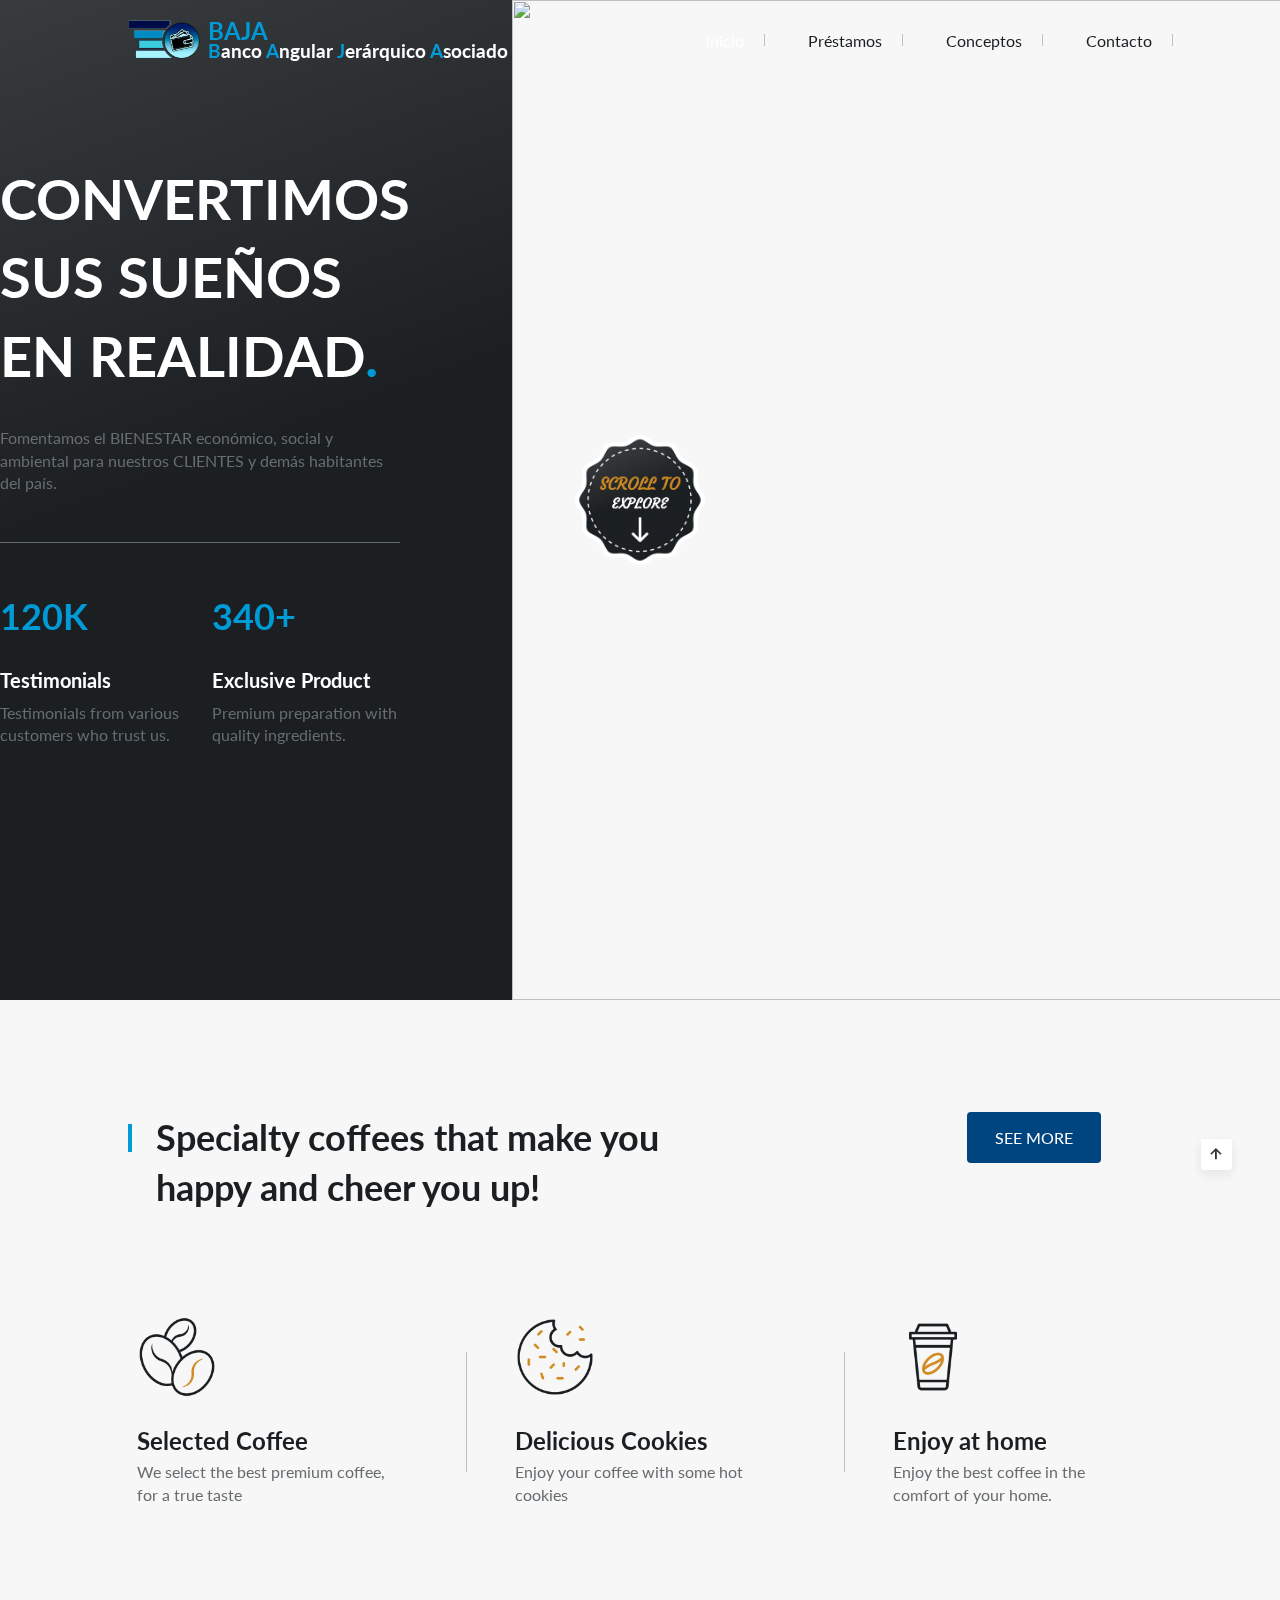
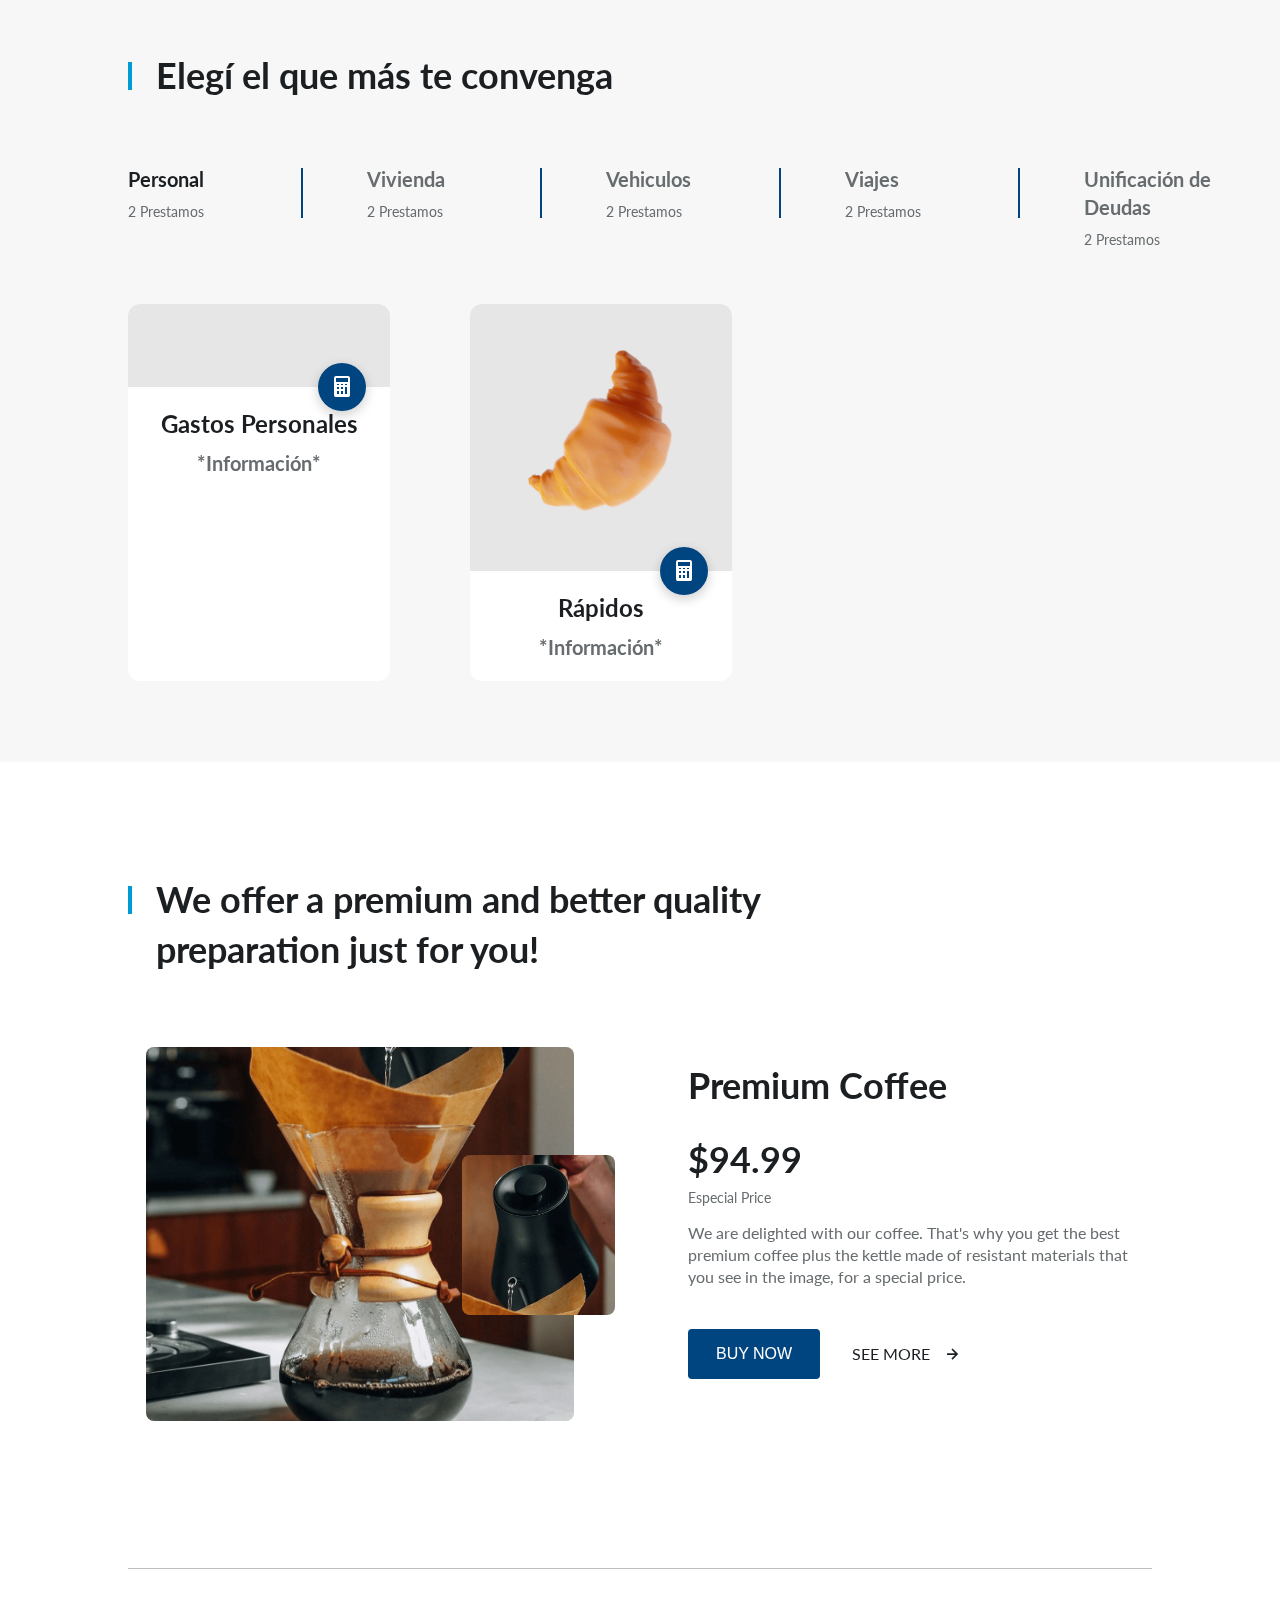
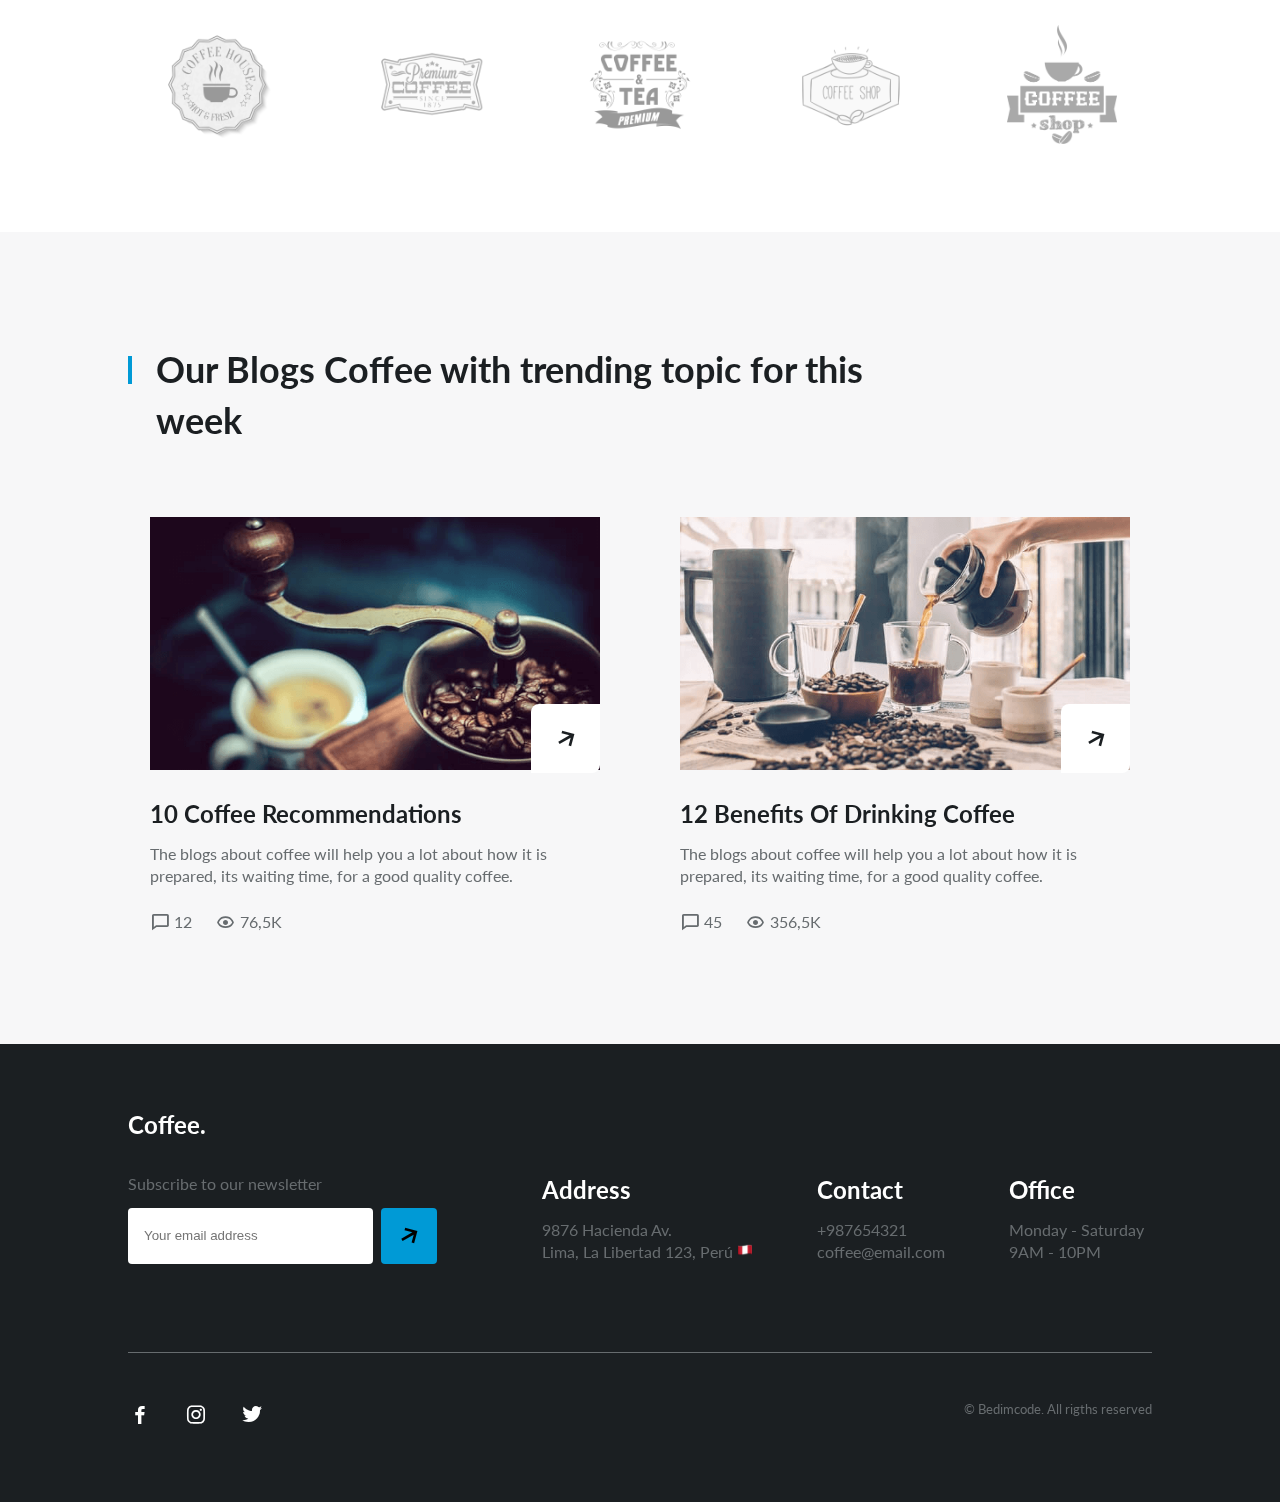
==== index.html @ 76fe1562 "Actualizacion del Martes" ====
<!DOCTYPE html>
<html lang="en">

<head>
    <meta charset="UTF-8">
    <meta name="viewport" content="width=device-width, initial-scale=1.0">

    <!--=============== FAVICON ===============-->
    <link rel="shortcut icon" href="assets/img/favicon.png" type="image/x-icon">

    <!--=============== BOXICONS ===============-->
    <link href='https://unpkg.com/boxicons@2.1.1/css/boxicons.min.css' rel='stylesheet'>


    <!--=============== CSS ===============-->
    <link rel="stylesheet" href="assets/css/styles.css">

    <title>BAJA - Banco Angular Jerárquico Asociado</title>
</head>

<body>
    <!--==================== LOADER ====================-->
    <!-- <div class="load" id="load">
        <img src="assets/img/loadcoffee.gif" alt="" class="load__gif">
        <h1 style="position: absolute; margin-bottom: 12%;">Bienvenid@</h1>
    </div> -->

    <!--==================== HEADER ====================-->
    <header class="header" id="header">
        <nav class="nav container">
            <a href="#" class="nav__log" style="margin-bottom: 40px;">
                <img src="assets/img/logo.png" alt="" class="nav__logo-img" style="position: fixed;">
                <!-- <h4><span style="color: hsl(197, 100%, 42%); position: fixed; margin-left: 5rem; margin-top: 0.6rem;">BAJA</span></h4>                
                <h4 style="color: #fff; mix-blend-mode: difference; margin-left: 7.7rem; margin-top: 0.6rem;" class="">
                    - Banco Angular Jerárquico Asociado
                </h4> -->
                <h2>
                    <span style="color: hsl(197, 100%, 42%); position: fixed; margin-left: 5rem; margin-top: -0.4rem;">BAJA</span>
                </h2>
                
                <h3 style="color: #fff;  mix-blend-mode: difference; position: fixed; margin-left: 5rem; margin-top: 1.1rem;">
                    <span style="color: hsl(197, 100%, 42%);">B</span>anco
                    <span style="color: hsl(197, 100%, 42%);">A</span>ngular
                    <span style="color: hsl(197, 100%, 42%);">J</span>erárquico
                    <span style="color: hsl(197, 100%, 42%);">A</span>sociado
                </h3>
            </a>

            <div class="nav__menu" id="nav-menu">
                <ul class="nav__list">
                    <li class="nav__item">
                        <a href="#home" class="nav__link active-link">Inicio</a>
                    </li>
                    <li class="nav__item">
                        <a href="#products" class="nav__link">Préstamos</a>
                    </li>
                    <li class="nav__item">
                        <a href="#premium" class="nav__link">Conceptos</a>
                    </li>
                    <li class="nav__item">
                        <a href="#blog" class="nav__link">Contacto</a>
                    </li>
                </ul>

                <div class="nav__close" id="nav-close">
                    <i class='bx bx-x'></i>
                </div>
            </div>

            <!-- Toggle button -->
            <div class="nav__toggle" id="nav-toggle">
                <i class='bx bx-grid-alt'></i>
            </div>
        </nav>
    </header>

    <!--==================== MAIN ====================-->
    <main>
        <!--==================== HOME ====================-->
        <section class="home grid" id="home">
            <div class="home__container">
                <div class="home__content container">
                    <h1 class="home__title">
                        CONVERTIMOS SUS SUEÑOS EN REALIDAD<span>.</span>
                    </h1>
                    <p class="home__description">
                        Fomentamos el BIENESTAR económico, social y ambiental para nuestros CLIENTES y demás habitantes
                        del país.
                    </p>

                    <div class="home__data">
                        <div class="home__data-group">
                            <h2 class="home__data-number">120K</h2>
                            <h3 class="home__data-title">Testimonials</h3>
                            <p class="home__data-description">
                                Testimonials from various customers who trust us.
                            </p>
                        </div>

                        <div class="home__data-group">
                            <h2 class="home__data-number">340+</h2>
                            <h3 class="home__data-title">Exclusive Product</h3>
                            <p class="home__data-description">
                                Premium preparation with quality ingredients.
                            </p>
                        </div>
                    </div>

                    <a href="#specialty">
                        <img src="assets/img/scroll.png" alt="" class="home__scroll">
                    </a>
                </div>
            </div>

            <img src="assets/img/home.gif" alt="" class="home__img">
        </section>

        <!--==================== ESPECIALTY ====================-->
        <div class="specialty section container" id="specialty">
            <div class="specialty__container">
                <div class="specialty__box">
                    <h2 class="section__title">
                        Specialty coffees that make you happy and cheer you up!
                    </h2>

                    <div>
                        <a href="#" class="button specialty__button">See more</a>
                    </div>
                </div>

                <div class="specialty__category">
                    <div class="specialty__group specialty__line">
                        <img src="assets/img/specialty1.png" alt="" class="specialty__img">

                        <h3 class="specialty__title">Selected Coffee</h3>
                        <p class="specialty__description">
                            We select the best premium coffee, for a true taste
                        </p>
                    </div>
                    <div class="specialty__group specialty__line">
                        <img src="assets/img/specialty2.png" alt="" class="specialty__img">

                        <h3 class="specialty__title">Delicious Cookies</h3>
                        <p class="specialty__description">
                            Enjoy your coffee with some hot cookies
                        </p>
                    </div>
                    <div class="specialty__group">
                        <img src="assets/img/specialty3.png" alt="" class="specialty__img">

                        <h3 class="specialty__title">Enjoy at home</h3>
                        <p class="specialty__description">
                            Enjoy the best coffee in the comfort of your home.
                        </p>
                    </div>
                </div>
            </div>
        </div>

        <!--==================== PRODUCTS ====================-->
        <section class="products section" id="products">
            <div class="products__container container">
                <h2 class="section__title">
                    Elegí el que más te convenga
                </h2>

                <ul class="products__filters">
                    <li class="products__item products__line active-product" data-filter=".Personal">
                        <h3 class="products__title">Personal</h3>
                        <span class="products__stock">2 Prestamos</span>
                    </li>

                    <li class="products__item products__line" data-filter=".Vivienda">
                        <h3 class="products__title">Vivienda</h3>
                        <span class="products__stock">2 Prestamos</span>
                    </li>

                    <li class="products__item products__line" data-filter=".Vehiculos">
                        <h3 class="products__title">Vehiculos</h3>
                        <span class="products__stock">2 Prestamos</span>
                    </li>

                    <li class="products__item products__line" data-filter=".Viajes">
                        <h3 class="products__title">Viajes</h3>
                        <span class="products__stock">2 Prestamos</span>
                    </li>

                    <li class="products__item" data-filter=".UniDeudas">
                        <h3 class="products__title">Unificación de Deudas</h3>
                        <span class="products__stock">2 Prestamos</span>
                    </li>
                </ul>

                <div class="products__content grid">
                    <!--========== Personal ==========-->
                    <article class="products__card Personal">
                        <div class="products__shape">
                            <img src="https://dalinoinvestments.com/wp-content/uploads/2022/01/miami1.jpg" alt=""
                                class="products__img">
                        </div>

                        <div class="products__data">
                            <h2 class="products__price">Gastos Personales</h2>
                            <h3 class="products__name">*Información*</h3>

                            <button class="button products__button">
                                <i class='bx bxs-calculator'></i>
                            </button>
                        </div>
                    </article>

                    <article class="products__card Personal">
                        <div class="products__shape">
                            <img src="assets/img/delicacies2.png" alt="" class="products__img">
                        </div>

                        <div class="products__data">
                            <h2 class="products__price">Rápidos</h2>
                            <h3 class="products__name">*Información*</h3>

                            <button class="button products__button">
                                <i class='bx bxs-calculator'></i>
                            </button>
                        </div>
                    </article>

                    <!--========== Vivienda ==========-->
                    <article class="products__card Vivienda">
                        <div class="products__shape">
                            <img src="assets/img/delicacies1.png" alt="" class="products__img">
                        </div>

                        <div class="products__data">
                            <h2 class="products__price">Construcción Vivienda</h2>
                            <h3 class="products__name">*Información*</h3>

                            <button class="button products__button">
                                <i class='bx bxs-calculator'></i>
                            </button>
                        </div>
                    </article>

                    <article class="products__card Vivienda">
                        <div class="products__shape">
                            <img src="assets/img/delicacies2.png" alt="" class="products__img">
                        </div>

                        <div class="products__data">
                            <h2 class="products__price">Vivienda Interés Social</h2>
                            <h3 class="products__name">*Información*</h3>

                            <button class="button products__button">
                                <i class='bx bxs-calculator'></i>
                            </button>
                        </div>
                    </article>

                    <!--========== Vehiculos ==========-->
                    <article class="products__card Vehiculos">
                        <div class="products__shape">
                            <img src="assets/img/coffee1.png" alt="" class="products__img">
                        </div>

                        <div class="products__data">
                            <h2 class="products__price">Vehículo Nuevo</h2>
                            <h3 class="products__name">*Información*</h3>

                            <button class="button products__button">
                                <i class='bx bxs-calculator'></i>
                            </button>
                        </div>
                    </article>

                    <article class="products__card Vehiculos">
                        <div class="products__shape">
                            <img src="assets/img/coffee2.png" alt="" class="products__img">
                        </div>

                        <div class="products__data">
                            <h2 class="products__price">Vehículo Usado</h2>
                            <h3 class="products__name">*Información*</h3>

                            <button class="button products__button">
                                <i class='bx bxs-calculator'></i>
                            </button>
                        </div>
                    </article>

                    <!--========== Viajes ==========-->
                    <article class="products__card Viajes">
                        <div class="products__shape">
                            <img src="assets/img/cake1.png" alt="" class="products__img">
                        </div>

                        <div class="products__data">
                            <h2 class="products__price">Viajes Internacionales</h2>
                            <h3 class="products__name">*Información*</h3>

                            <button class="button products__button">
                                <i class='bx bxs-calculator'></i>
                            </button>
                        </div>
                    </article>

                    <article class="products__card Viajes">
                        <div class="products__shape">
                            <img src="assets/img/cake2.png" alt="" class="products__img">
                        </div>

                        <div class="products__data">
                            <h2 class="products__price">Viajes Nacionales</h2>
                            <h3 class="products__name">*Información</h3>

                            <button class="button products__button">
                                <i class='bx bxs-calculator'></i>
                            </button>
                        </div>
                    </article>

                    <!--========== UniDeudas ==========-->
                    <article class="products__card UniDeudas">
                        <div class="products__shape">
                            <img src="assets/img/cake1.png" alt="" class="products__img">
                        </div>

                        <div class="products__data">
                            <h2 class="products__price">Pagos De Tarjetas De Crédito</h2>
                            <h3 class="products__name">*Información*</h3>

                            <button class="button products__button">
                                <i class='bx bxs-calculator'></i>
                            </button>
                        </div>
                    </article>

                    <article class="products__card UniDeudas">
                        <div class="products__shape">
                            <img src="assets/img/cake2.png" alt="" class="products__img">
                        </div>

                        <div class="products__data">
                            <h2 class="products__price">Préstamos De Otras Instituciones</h2>
                            <h3 class="products__name">*Información*</h3>

                            <button class="button products__button">
                                <i class='bx bxs-calculator'></i>
                            </button>
                        </div>
                    </article>


                </div>
            </div>
        </section>

        <!--==================== QUALITY ====================-->
        <section class="quality section" id="premium">
            <div class="quality__container container">
                <h2 class="section__title">
                    We offer a premium and better quality preparation just for you!
                </h2>

                <div class="quality__content grid">
                    <div class="quality__images">
                        <img src="assets/img/quality1.png" alt="" class="quality__img-big">
                        <img src="assets/img/quality2.png" alt="" class="quality__img-small">
                    </div>

                    <div class="quality__data">
                        <h1 class="quality__title">Premium Coffee</h1>
                        <h2 class="quality__price">$94.99</h2>
                        <span class="quality__special">Especial Price</span>
                        <p class="quality__description">
                            We are delighted with our coffee. That's why you get the best
                            premium coffee plus the kettle made of resistant materials that
                            you see in the image, for a special price.
                        </p>

                        <div class="quality__buttons">
                            <button class="button">
                                Buy Now
                            </button>

                            <a href="#" class="quality__button">
                                See more
                                <i class='bx bx-right-arrow-alt'></i>
                            </a>
                        </div>
                    </div>
                </div>
            </div>
        </section>

        <!--==================== LOGOS ====================-->
        <section class="logo section">
            <div class="logo__container container grid">
                <img src="assets/img/logocoffee1.png" alt="" class="logo__img">
                <img src="assets/img/logocoffee2.png" alt="" class="logo__img">
                <img src="assets/img/logocoffee3.png" alt="" class="logo__img">
                <img src="assets/img/logocoffee4.png" alt="" class="logo__img">
                <img src="assets/img/logocoffee5.png" alt="" class="logo__img">
            </div>
        </section>

        <!--==================== BLOG ====================-->
        <section class="blog section" id="blog">
            <div class="blog__container container">
                <h2 class="section__title">
                    Our Blogs Coffee with trending topic for this week
                </h2>

                <div class="blog__content grid">
                    <article class="blog__card">
                        <div class="blog__image">
                            <img src="assets/img/blog1.png" alt="" class="blog__img">
                            <a href="#" class="blog__button">
                                <i class='bx bx-right-arrow-alt'></i>
                            </a>
                        </div>
                        <div class="blog__data">
                            <h2 class="blog__title">
                                10 Coffee Recommendations
                            </h2>
                            <p class="blog__description">
                                The blogs about coffee will help you a lot about
                                how it is prepared, its waiting time, for a good
                                quality coffee.
                            </p>

                            <div class="blog__footer">
                                <div class="blog__reaction">
                                    <i class='bx bx-comment'></i>
                                    <span>12</span>
                                </div>
                                <div class="blog__reaction">
                                    <i class='bx bx-show'></i>
                                    <span>76,5K</span>
                                </div>
                            </div>
                        </div>
                    </article>

                    <article class="blog__card">
                        <div class="blog__image">
                            <img src="assets/img/blog2.png" alt="" class="blog__img">
                            <a href="#" class="blog__button">
                                <i class='bx bx-right-arrow-alt'></i>
                            </a>
                        </div>
                        <div class="blog__data">
                            <h2 class="blog__title">
                                12 Benefits Of Drinking Coffee
                            </h2>
                            <p class="blog__description">
                                The blogs about coffee will help you a lot about
                                how it is prepared, its waiting time, for a good
                                quality coffee.
                            </p>

                            <div class="blog__footer">
                                <div class="blog__reaction">
                                    <i class='bx bx-comment'></i>
                                    <span>45</span>
                                </div>
                                <div class="blog__reaction">
                                    <i class='bx bx-show'></i>
                                    <span>356,5K</span>
                                </div>
                            </div>
                        </div>
                    </article>
                </div>
            </div>
        </section>
    </main>

    <!--==================== FOOTER ====================-->
    <footer class="footer">
        <div class="footer__container container">
            <h1 class="footer__title">Coffee.</h1>

            <div class="footer__content grid">
                <div class="footer__data">
                    <p class="footer__description">
                        Subscribe to our newsletter
                    </p>

                    <div class="footer__newsletter">
                        <input type="email" placeholder="Your email address" class="footer__input">
                        <button class="footer__button">
                            <i class='bx bx-right-arrow-alt'></i>
                        </button>
                    </div>
                </div>

                <div class="footer__data">
                    <h2 class="footer__subtitle">Address</h2>
                    <p class="footer__information">
                        9876 Hacienda Av. <br>
                        Lima, La Libertad 123, Perú
                        <img src="assets/img/footerflag.png" alt="" class="footer__flag">
                    </p>
                </div>

                <div class="footer__data">
                    <h2 class="footer__subtitle">Contact</h2>
                    <p class="footer__information">
                        +987654321 <br>
                        coffee@email.com
                    </p>
                </div>

                <div class="footer__data">
                    <h2 class="footer__subtitle">Office</h2>
                    <p class="footer__information">
                        Monday - Saturday <br>
                        9AM - 10PM
                    </p>
                </div>
            </div>

            <div class="footer__group">
                <ul class="footer__social">
                    <a href="https://www.facebook.com/" target="_blank" class="footer__social-link">
                        <i class='bx bxl-facebook'></i>
                    </a>
                    <a href="https://www.instagram.com/" target="_blank" class="footer__social-link">
                        <i class='bx bxl-instagram'></i>
                    </a>
                    <a href="https://twitter.com/" target="_blank" class="footer__social-link">
                        <i class='bx bxl-twitter'></i>
                    </a>
                </ul>

                <span class="footer__copy">
                    &#169; Bedimcode. All rigths reserved
                </span>
            </div>
        </div>
    </footer>


    <!--========== SCROLL UP ==========-->
    <a href="#" class="scrollup" id="scroll-up">
        <i class='bx bx-up-arrow-alt'></i>
    </a>

    <!--=============== MIXITUP FILTER ===============-->
    <script src="assets/js/mixitup.min.js"></script>

    <!--=============== MAIN JS ===============-->
    <script src="assets/js/main.js"></script>
</body>

</html>
---- assets/css/styles.css ----
/*=============== GOOGLE FONTS ===============*/
@import url("https://fonts.googleapis.com/css2?family=Lato:wght@400;700&display=swap");

/*=============== VARIABLES CSS ===============*/
:root {
  --header-height: 3.5rem;
  
  /*========== Colors ==========*/
  --first-color: hsl(197, 100%, 42%);
  --first-color-alt:hsl(197, 100%, 38%);
  --black-color: hsl(208, 100%, 25%);
  --black-color-footer: hsl(206, 12%, 12%);
  --card-color: hsl(0, 0%, 90%);
  --title-color: hsl(206, 12%, 12%);
  --text-color: hsl(206, 4%, 42%);
  --text-color-light: hsl(206, 4%, 75%);
  --body-color: hsl(206, 4%, 97%);
  --container-color: #fff;

  /*========== Font and typography ==========*/
  --body-font: 'Lato', sans-serif;
  --biggest-font-size: 2.25rem;
  --h1-font-size: 1.5rem;
  --h2-font-size: 1.25rem;
  --h3-font-size: 1rem;
  --normal-font-size: .938rem;
  --small-font-size: .813rem;
  --smaller-font-size: .75rem;

  /*========== Font weight ==========*/
  --font-bold: 700;

  /*========== z index ==========*/
  --z-tooltip: 10;
  --z-fixed: 100;
}

@media screen and (min-width: 968px) {
  :root {
    --biggest-font-size: 3.5rem;
    --h1-font-size: 2.25rem;
    --h2-font-size: 1.5rem;
    --h3-font-size: 1.25rem;
    --normal-font-size: 1rem;
    --small-font-size: .875rem;
    --smaller-font-size: .813rem;
  }
}

/*=============== BASE ===============*/
* {
  box-sizing: border-box;
  padding: 0;
  margin: 0;
}

html {
  scroll-behavior: smooth;
}

body {
  font-family: var(--body-font);
  font-size: var(--normal-font-size);
  background-color: var(--body-color);
  color: var(--text-color);
}

h1, h2, h3 {
  color: var(--title-color);
  font-weight: var(--font-bold);
}

h1, h2, h3, p {
  line-height: 140%;
}

ul {
  list-style: none;
}

a {
  text-decoration: none;
}

img {
  max-width: 100%;
  height: auto;
}

button {
  border: none;
  outline: none;
  cursor: pointer;
}

/*=============== REUSABLE CSS CLASSES ===============*/
.container {
  max-width: 1024px;
  margin-left: 1.5rem;
  margin-right: 1.5rem;
}

.grid {
  display: grid;
  gap: 1.5rem;
}

.section {
  padding: 4.5rem 0 2rem;
}

.section__title {
  position: relative;
  font-size: var(--h1-font-size);
  padding-left: 1.25rem;
  margin-bottom: 2.5rem;
}

.section__title::before {
  content: '';
  position: absolute;
  top: 8px;
  left: 0;
  width: 3px;
  height: 20px;
  background-color: var(--first-color);
}

/*=============== HEADER & NAV ===============*/
.header{
  width: 100%;
  background: transparent;
  position: fixed;
  top: 0;
  left: 0;
  z-index: var(--z-fixed);
}

.nav{
  height: var(--header-height);
  display: flex;
  justify-content: space-between;
  align-items: center;
}

.nav__log,
.nav__logo,
.nav__toggle{
  color: #fff;
}

.nav__logo{
  display: flex;
  align-items: center;
  column-gap: .5rem;
  font-weight: var(--font-bold);
}

.nav__logo-img{
  width: 4.5rem;
}

.nav__toggle{
  display: inline-flex;
  font-size: 1.15rem;
  cursor: pointer;
}

@media screen and (max-width: 767px) {
  .nav__menu{
    position: fixed;
    background-color: var(--black-color);
    top: 0;
    right: -100%;
    width: 100%;
    height: 100%;
    transition: .3s;
  }
}

.nav__list{
  display: flex;
  flex-direction: column;
  text-align: center;
  row-gap: 3rem;
  padding-top: 9rem;
}

.nav__link{
  text-transform: uppercase;
  color: var(--black-color-footer);
  font-size: var(--h2-font-size);
  transition: .3s;
}

.nav__link:hover{
  color: var(--first-color-alt);
}

.nav__close{
  font-size: 2rem;
  color: #fff;
  position: absolute;
  top: 1rem;
  right: 1rem;
  cursor: pointer;
}

/* Show menu */
.show-menu{
  right: 0;
}

/* Change background header */
.scroll-header{
  background-color: var(--body-color);
  box-shadow: 0 1px 4px hsla(0, 4%, 15%, .1);
}

.scroll-header .nav__log,
.scroll-header .nav__logo,
.scroll-header .nav__toggle{
  color: var(--title-color);
}

/* Comentar */
/* .scroll-header .nav__logo-img{
  mix-blend-mode: difference;
} */

/* Active link */
.active-link{
  color: #fff;
}

/*=============== HOME ===============*/
.home{
  gap: 0;
}

.home__img{
  width: 960px;
  height: 1000px;
}

.home__container{
  padding: 7rem 0 2.5rem;
  background: linear-gradient(
    160deg,
    hsla(206, 5%, 24%, 1) -4%,
    hsla(206, 12%, 12%, 1) 46%
  );
}

.home__content{
  position: relative;
}

.home__title,
.home__data-title{
  color: #fff;
}

.home__title{
  font-size: var(--biggest-font-size);
  margin-bottom: 1.5rem;
}

.home__title span{
  color: var(--first-color);
}

.home__description{
  margin-bottom: 2rem;
}

.home__data{
  border-top: 1px solid var(--text-color);
  padding-top: 2rem;
  display: grid;
  grid-template-columns: repeat(2, 1fr);
  column-gap: 1.5rem;
}

.home__data-number{
  color: var(--first-color);
  font-size: var(--h1-font-size);
  margin-bottom: 1.5rem;
}

.home__data-title{
  font-size: var(--h3-font-size);
  margin-bottom: .5rem;
}

.home__scroll{
  position: absolute;
  width: 100px;
  bottom: -7rem;
  left: 0;
  right: 0;
  margin: 0 auto;
  animation: scroll 3s infinite;
}

/* Scroll image animate */
@keyframes scroll{
  0%{
    transform: translateY(0);
  }
  50%{
    transform: translateY(-.5rem);
  }
  100%{
    transform: translateY(0);
  }
}

/*=============== BUTTON ===============*/
.button{
  display: inline-block;
  background-color: var(--black-color);
  color: #fff;
  padding: 1rem 1.75rem;
  border-radius: .25rem;
  font-size: var(--normal-font-size);
  text-transform: uppercase;
}

/*=============== SPECIALTY ===============*/
.specialty__button{
  margin-left: 1.25rem;
}

.specialty__category{
  margin-top: 4rem;
  display: grid;
  grid-template-columns: 200px;
  justify-content: center;
  row-gap: 2.5rem;
}

.specialty__img{
  width: 60px;
  margin-bottom: 1rem;
  transition: .4s;
}

.specialty__group{
  text-align: center;
}

.specialty__title{
  font-size: var(--h2-font-size);
  margin-bottom: .25rem;
}

.specialty__group:hover .specialty__img{
  transform: translateY(-.25rem);
}

/*=============== PRODUCTS ===============*/
.products__filters{
  display: grid;
  grid-template-columns: repeat(2, 1fr);
  gap: 2.5rem 2rem;
  margin-bottom: 3.5rem;
}

.products__line{
  position: relative;
}

.products__line::before{
  content: '';
  position: absolute;
  width: 2px;
  height: 50px;
  background-color: var(--black-color);
  right: 0;
  top: 0;
  bottom: 0;
  margin: auto 0;
  margin-bottom: 30px;
}

.products__item{
  cursor: pointer;
}

.products__title{
  font-size: var(--h3-font-size);
  color: var(--text-color);
  margin-bottom: .5rem;
}

.products__stock{
  font-size: var(--small-font-size);
}

.products__content{
  grid-template-columns: 200px;
  justify-content: center;
  text-align: center;
}

.products__card{
  background-color: var(--container-color);
  border-radius: .5rem;
}

.products__img{
  width: 150px;
  transition: .4s;
}

.products__shape{
  background-color: var(--card-color);
  border-radius: .5rem .5rem 0 0;
  text-align: center;
  padding: .25rem 0;
}

.products__data{
  padding: 1.30rem 0 1.25rem 0;
  position: relative;
}

.products__price{
  font-size: var(--h2-font-size);
  padding: 0.1 0.1 0.1 0.1;
}

.products__name{
  padding: 0.5rem 0 0 0;
  font-size: var(--small-font-size);
  color: var(--text-color);
}

.products__button{
  border-radius: 50%;
  padding: .625rem;
  display: inline-flex;
  font-size: 1.25rem;
  position: absolute;
  right: 1rem;
  top: -1.25rem;
  box-shadow: 0 4px 12px hsla(206, 4%, 4%, .2);
}

.products__card:hover .products__img{
  transform: translateY(-.25rem);
}

/* Active link products */
.active-product .products__title{
  color: var(--title-color);
}

/*=============== QUALITY ===============*/
.quality{
  background-color: #fff;
}

.quality__content{
  row-gap: 2.5rem;
}

.quality__images{
  position: relative;
  justify-self: center;
}

.quality__img-big,
.quality__img-small{
  border-radius: .5rem;
}

.quality__img-big{
  width: 280px;
}

.quality__img-small{
  width: 100px;
  position: absolute;
  top: 0;
  bottom: 0;
  margin: auto 0;
  transform: translateX(-5rem);
}

.quality__title,
.quality__price{
  font-size: var(--h1-font-size);
}

.quality__title{
  margin-bottom: .75rem;
}

.quality__price{
  margin-bottom: .25rem;
}

.quality__special{
  display: block;
  font-size: var(--small-font-size);
  margin-bottom: .75rem;
}

.quality__description{
  margin-bottom: 2.5rem;
}

.quality__buttons{
  display: flex;
  align-items: center;
  column-gap: 2rem;
}

.quality__button{
  font-size: var(--normal-font-size);
  text-transform: uppercase;
  color: var(--title-color);
  display: inline-flex;
  align-items: center;
  column-gap: .75rem;
}

.quality__button i{
  font-size: 1.25rem;
  transition: .4s;
}

.quality__button:hover i{
  transform: translateX(.25rem);
}

/*=============== LOGOS ===============*/
.logo{
  background-color: #fff;
}

.logo__container{
  grid-template-columns: repeat(3, 1fr);
  align-items: center;
  justify-items: center;
  gap: 2.5rem 2rem;
  border-top: 1px solid var(--text-color-light);
  padding-top: 2.5rem;
}

.logo__img{
  width: 80px;
  mix-blend-mode: luminosity;
  opacity: .4;
  transition: .4s;
}

.logo__img:hover{
  opacity: .8;
}

/*=============== BLOG ===============*/
.blog__container{
  padding-bottom: 2rem;
}

.blog__content{
  row-gap: 3rem;
}

.blog__image{
  position: relative;
  margin-bottom: 1.5rem;
}

.blog__button{
  display: inline-flex;
  background-color: #fff;
  padding: 1.15rem;
  border-radius: .5rem 0 .5rem 0;
  font-size: 2rem;
  color: var(--title-color);
  position: absolute;
  right: 0;
  bottom: 0;
}

.blog__button i{
  transform: rotate(-30deg);
  transition: .4s;
}

.blog__button:hover i{
  transform: rotate(-30deg) translateX(.25rem);
}

.blog__title{
  font-size: var(--h2-font-size);
  margin-bottom: .75rem;
}

.blog__description{
  margin-bottom: 1.5rem;
}

.blog__footer,
.blog__reaction{
  display: flex;
  align-items: center;
}

.blog__footer{
  column-gap: 1.5rem;
}

.blog__reaction{
  column-gap: .25rem;
}

.blog__reaction i{
  font-size: 1.25rem;
}

.blog__reaction snap{
  font-size: var(--small-font-size);
}

/*=============== FOOTER ===============*/
.footer{
  background-color: var(--black-color-footer);
  padding: 4rem 0 2.5rem;
}

.footer__title{
  color: #fff;
  font-size: var(--h1-font-size);
  margin-bottom: 2rem;
}

.footer__description{
  margin-bottom: .75rem;
}

.footer__newsletter{
  display: flex;
  column-gap: .5rem;
}

.footer__input{
  border: none;
  outline: none;
  padding: 1.25rem 1rem;
  border-radius: .25rem;
  width: 70%;
  color: var(--text-color);
}

.footer__button{
  padding: .75rem;
  font-size: 2rem;
  border-radius: .25rem;
  display: inline-flex;
  background-color: var(--first-color);
}

.footer__button i{
  transform: rotate(-30deg);
  transition: .4s;
}

.footer__button:hover i{
  transform: rotate(-30deg) translate(.25rem);
}

.footer__content{
  row-gap: 2.5rem;
  padding-bottom: 2.5rem;
  border-bottom: 1px solid var(--text-color);
}

.footer__subtitle{
  color: #fff;
  font-size: var(--h2-font-size);
  margin-bottom: .75rem;
}

.footer__flag{
  width: 1rem;
}

.footer__group{
  display: flex;
  flex-direction: column;
  text-align: center;
  margin-top: 1.5rem;
}

.footer__social{
  display: flex;
  justify-content: center;
  column-gap: 1.5rem;
  font-size: 1.25rem;
  margin-bottom: 2rem;
}

.footer__social-link{
  color: #fff;
  transition: .4s;
}

.footer__social-link:hover{
  color: var(--first-color);
}

.footer__copy{
  font-size: var(--smaller-font-size);
}

/*=============== SCROLL BAR ===============*/
::-webkit-scrollbar{
  width: .6rem;
  background-color: hsl(206, 4%, 80%);
}

::-webkit-scrollbar-thumb{
  background-color: hsl(206, 4%, 64%);
}

::-webkit-scrollbar-thumb:hover{
  background-color: hsl(206, 4%, 48%);
}

/*=============== SCROLL UP ===============*/
.scrollup{
  position: fixed;
  right: 1rem;
  bottom: -30%;
  background-color: #fff;
  box-shadow: 0 4px 12px hsla(206, 4%, 20%, .1);
  display: inline-flex;
  padding: .35rem;
  border-radius: .15rem;
  font-size: 1.25rem;
  color: var(--title-color);
  z-index: var(--z-tooltip);
  opacity: .9;
  transition: .9s;
}

.scrollup:hover{
  transform: translateY(-.25rem);
  opacity: 1;
}

/* Show Scroll Up*/
.show-scroll{
  bottom: 3rem;
}

/*=============== BREAKPOINTS ===============*/
/* For small devices */
@media screen and (max-width: 320px) {
  .container{
    margin-left: 1rem;
    margin-right: 1rem;
  }

  .quality__img-small{
    transform: translateX(-6rem);
  }
  .quality__buttons{
    flex-direction: column;
    row-gap: 1rem;
  }
}

/* For medium devices */
@media screen and (min-width: 576px) {
  .specialty__category{
    grid-template-columns: repeat(2, 200px);
    column-gap: 3rem;
  }

  .products__content{
    grid-template-columns: repeat(2, 200px);
    padding-bottom: 3rem;
  }

  .blog__content{
    grid-template-columns: 450px;
    justify-content: center;
  }

  .footer__newsletter{
    width: 350px;
  }
}

@media screen and (min-width: 767px) {
  .section{
    padding: 7rem 0 2rem;
  }

  .nav{
    height: calc(var(--header-height) + 1.5rem);
  }
  .nav__toggle,
  .nav__close{
    display: none;
  }
  .nav__list{
    padding-top: 0;
    flex-direction: row;
    column-gap: 4rem;
  }
  .nav__link{
    position: relative;
    font-size: var(--normal-font-size);
    text-transform: initial;
  }
  .nav__link::after{
    content: '';
    position: absolute;
    width: 1px;
    height: 12px;
    background-color: var(--text-color-light);
    transform: translateX(1.25rem);
    top: 0;
    bottom: 0;
    margin: auto 0;
  }

  .scroll-header .nav__link{
    color: var(--text-color);
  }
  .scroll-header .active-link{
    color: var(--title-color);
  }
  .scroll-header .active-link::after{
    background-color: var(--title-color);
  }

  .home{
    grid-template-columns: repeat(2, 1fr);
    align-items: stretch;
    position: relative;
  }
  .home__content{
    position: initial;
  }
  .home__scroll{
    bottom: 0;
    top: 0;
    margin: auto;
  }

  .products__filters{
    grid-template-columns: repeat(5, 175px);
  }

  .quality__content,
  .footer__content{
    grid-template-columns: repeat(2, 1fr);
    align-items: center;
  }

}

/* For large devices */
@media screen and (min-width: 1040px) {
  .container{
    margin-left: auto;
    margin-right: auto;
  }

  .home__content{
    max-width: 400px;
    margin-right: 7rem;
    margin-left: auto;
  }

  .section__title{
    padding-right: 15rem;
    padding-left: 1.75rem;
  }
  .section__title::before{
    height: 28px;
    width: 4px;
    top: 12px;
  }

  .specialty__box{
    display: grid;
    grid-template-columns: 2fr .5fr;
  }
  .specialty__group{
    text-align: initial;
  }
  .specialty__category{
    grid-template-columns: repeat(3, 250px);
    column-gap: 8rem;
  }
  .specialty__line{
    position: relative;
  }
  .specialty__line::before{
    content: '';
    width: 1px;
    height: 120px;
    background-color: var(--text-color-light);
    position: absolute;
    right: -5rem;
    top: 0;
    bottom: 0;
    margin: auto 0;
  }
  .specialty__img{
    width: 80px;
    margin-bottom: 1.5rem;
  }

  .products__filters{
    margin: 4rem 0 3.5rem;
    column-gap: 4rem;
  }
  .products__content{
    grid-template-columns: repeat(3, 262px);
    justify-content: initial;
    column-gap: 5rem;
  }
  .products__card{
    border-radius: .75rem;
  }
  .products__img{
    width: 200px;
  }
  .products__shape{
    padding: 2rem 0;
    border-radius: .75rem .75rem 0 0;
  }
  .products__data{
  }
  .products__name{
    font-size: var(--h3-font-size);
  }
  .products__button{
    font-size: 1.5rem;
    padding: .75rem;
    right: 1.5rem;
    top: -1.5rem;
  }

  .quality__content{
    column-gap: 6rem;
  }
  .quality__images{
    margin-top: 2rem;
  }
  .quality__img-big{
    width: 428px;
  }
  .quality__img-small{
    width: 153px;
    transform: translateX(-7rem);
  }
  .quality__title{
    margin-bottom: 1.5rem;
  }
  .quality__special{
    margin-bottom: 1rem;
  }

  .logo__container{
    grid-template-columns: repeat(5, 1fr);
    padding: 3.5rem 0;
  }
  .logo__img{
    width: 110px;
  }

  .blog__container{
    padding-bottom: 5rem;
  }
  .blog__content{
    grid-template-columns: repeat(2, 450px);
    column-gap: 5rem;
    padding-top: 2rem;
  }

  .footer__content{
    grid-template-columns: repeat(4, max-content);
    column-gap: 4rem;
    padding-bottom: 5.5rem;
  }
  .footer__group{
    margin-top: 3rem;
    flex-direction: row;
    justify-content: space-between;
  }
  .footer__title{
    font-size: var(--h2-font-size);
  }
  .footer__social{
    column-gap: 2rem;
  }
  .footer__social-link{
    font-size: 1.5rem;
  }

  .scrollup{
    right: 3rem;
  }
}

@media screen and (min-width: 1200px) {
  .home__container{
    padding-top: 10rem;
  }
  .home__data{
    padding-top: 3rem;
  }
  .home__title{
    margin-bottom: 2rem;
  }
  .home__description{
    margin-bottom: 3rem;
  }
  .home__scroll{
    width: 130px;
  }
}

/* Alternative code, for larger screens */
@media screen and (min-width: 1700px) {
  home{
    max-width: 1400px;
    margin-left: auto;
    margin-right: auto;
  }
}

/*=============== LOAD ===============*/
.load{
  position: fixed;
  top: 0;
  left: 0;
  width: 100%;
  height: 100%;
  background-color: hsl(0, 0%, 99%);
  display: grid;
  place-items: center;
  z-index: 1000;
}

/* The size may vary depending 
on the image of the gif */
.load__gif{
  position: absolute;
  width: 300px;
}
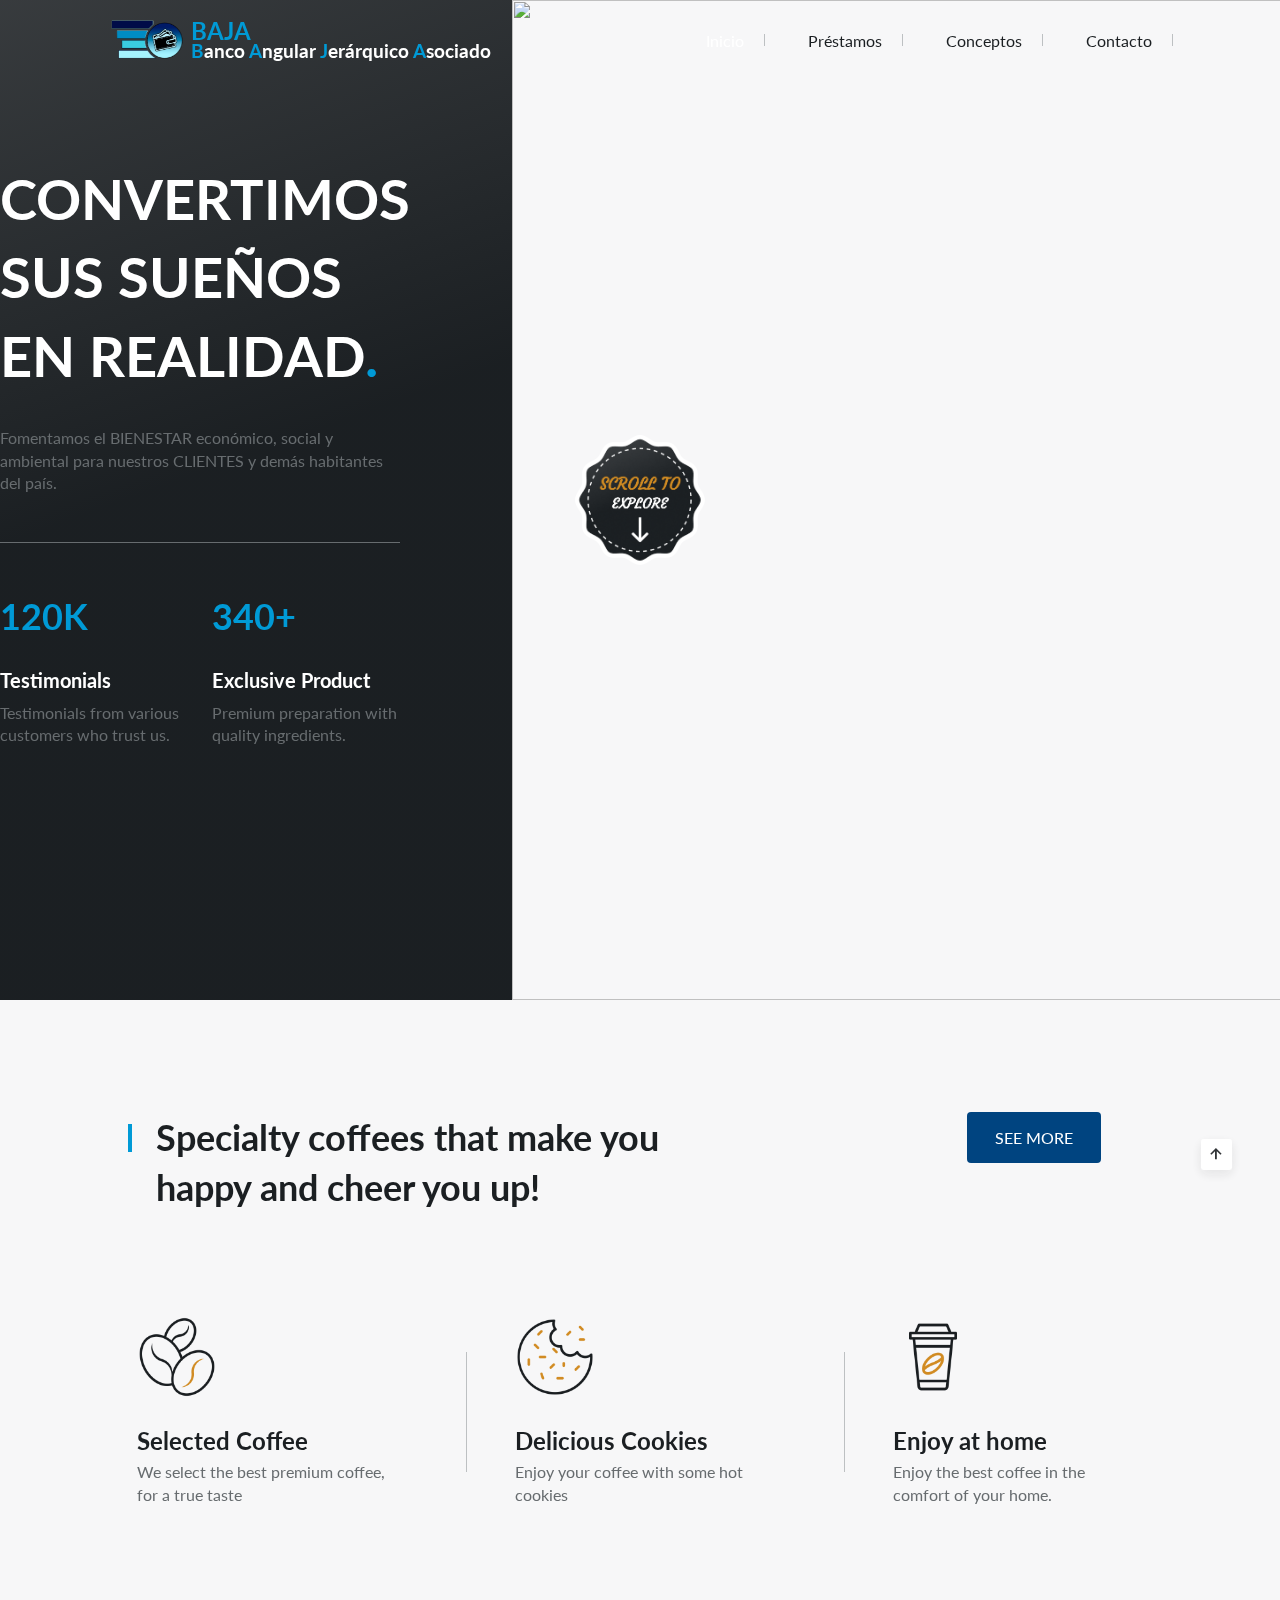
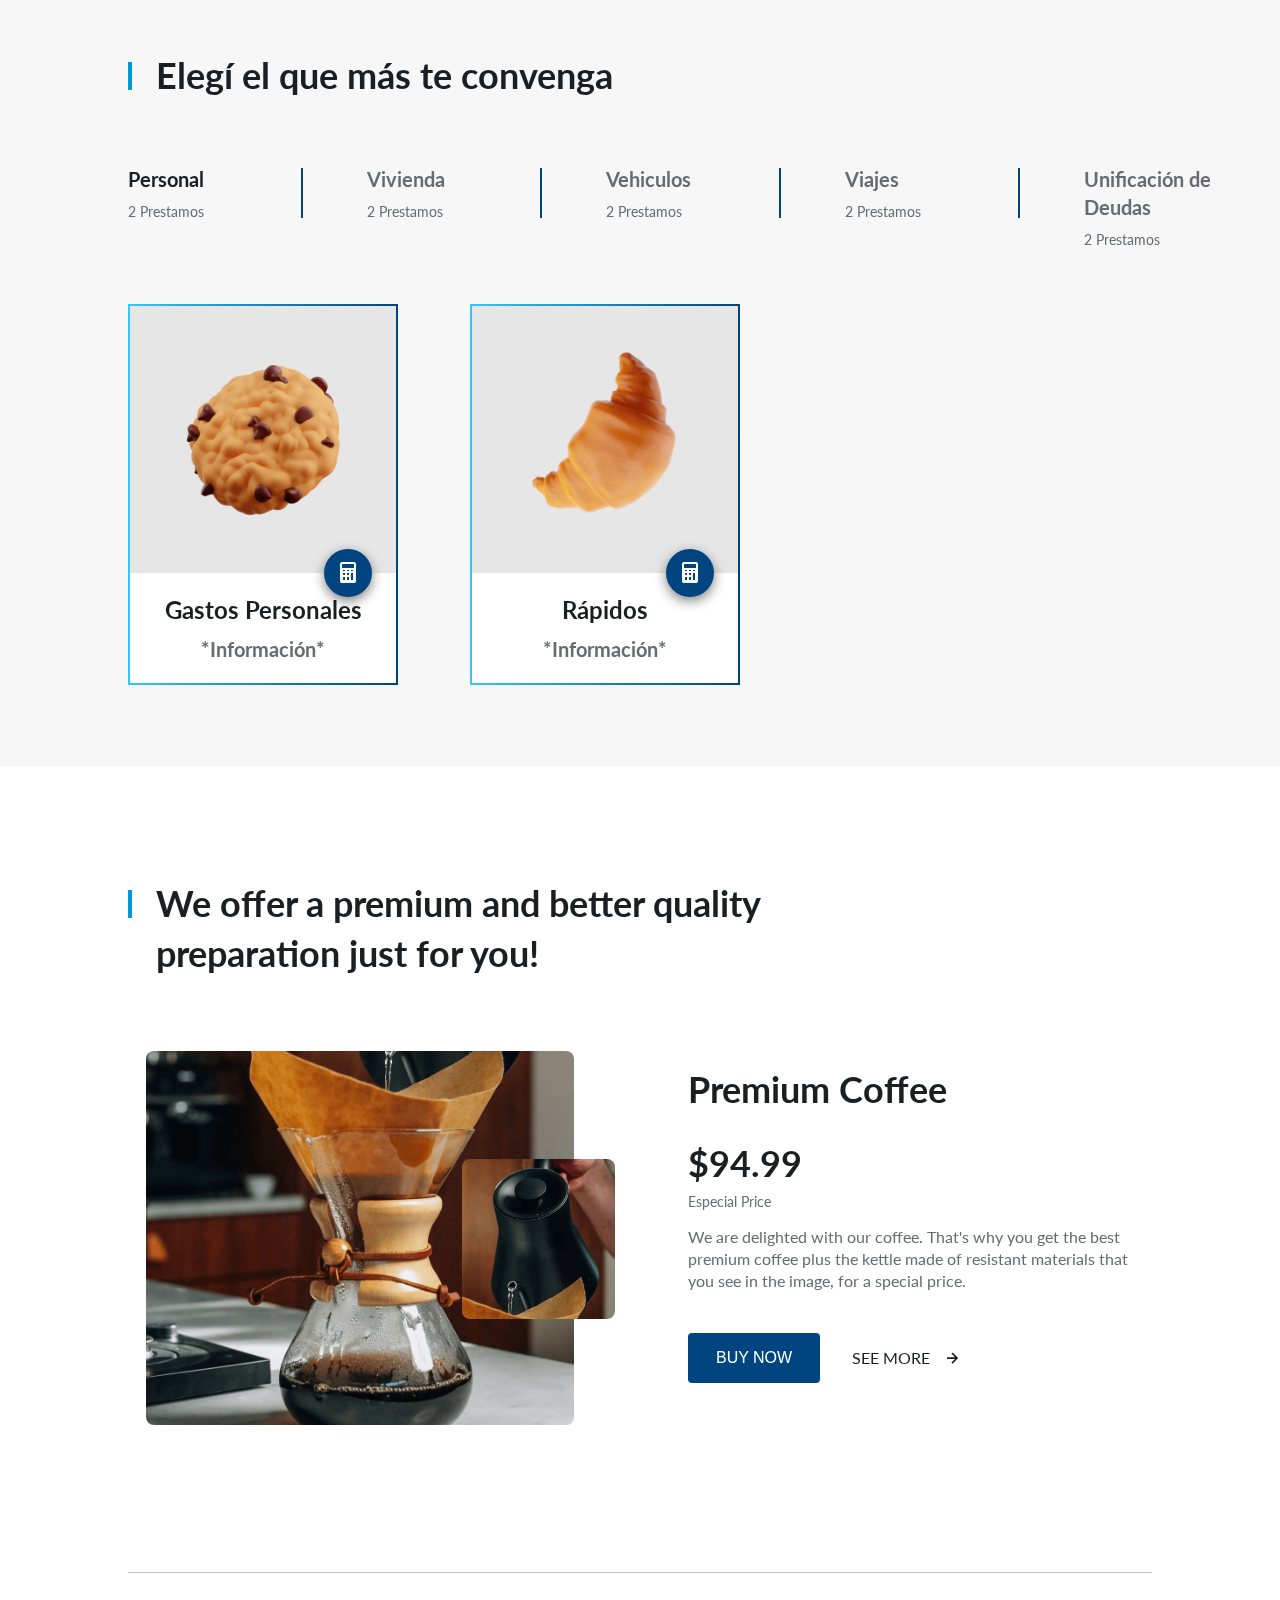
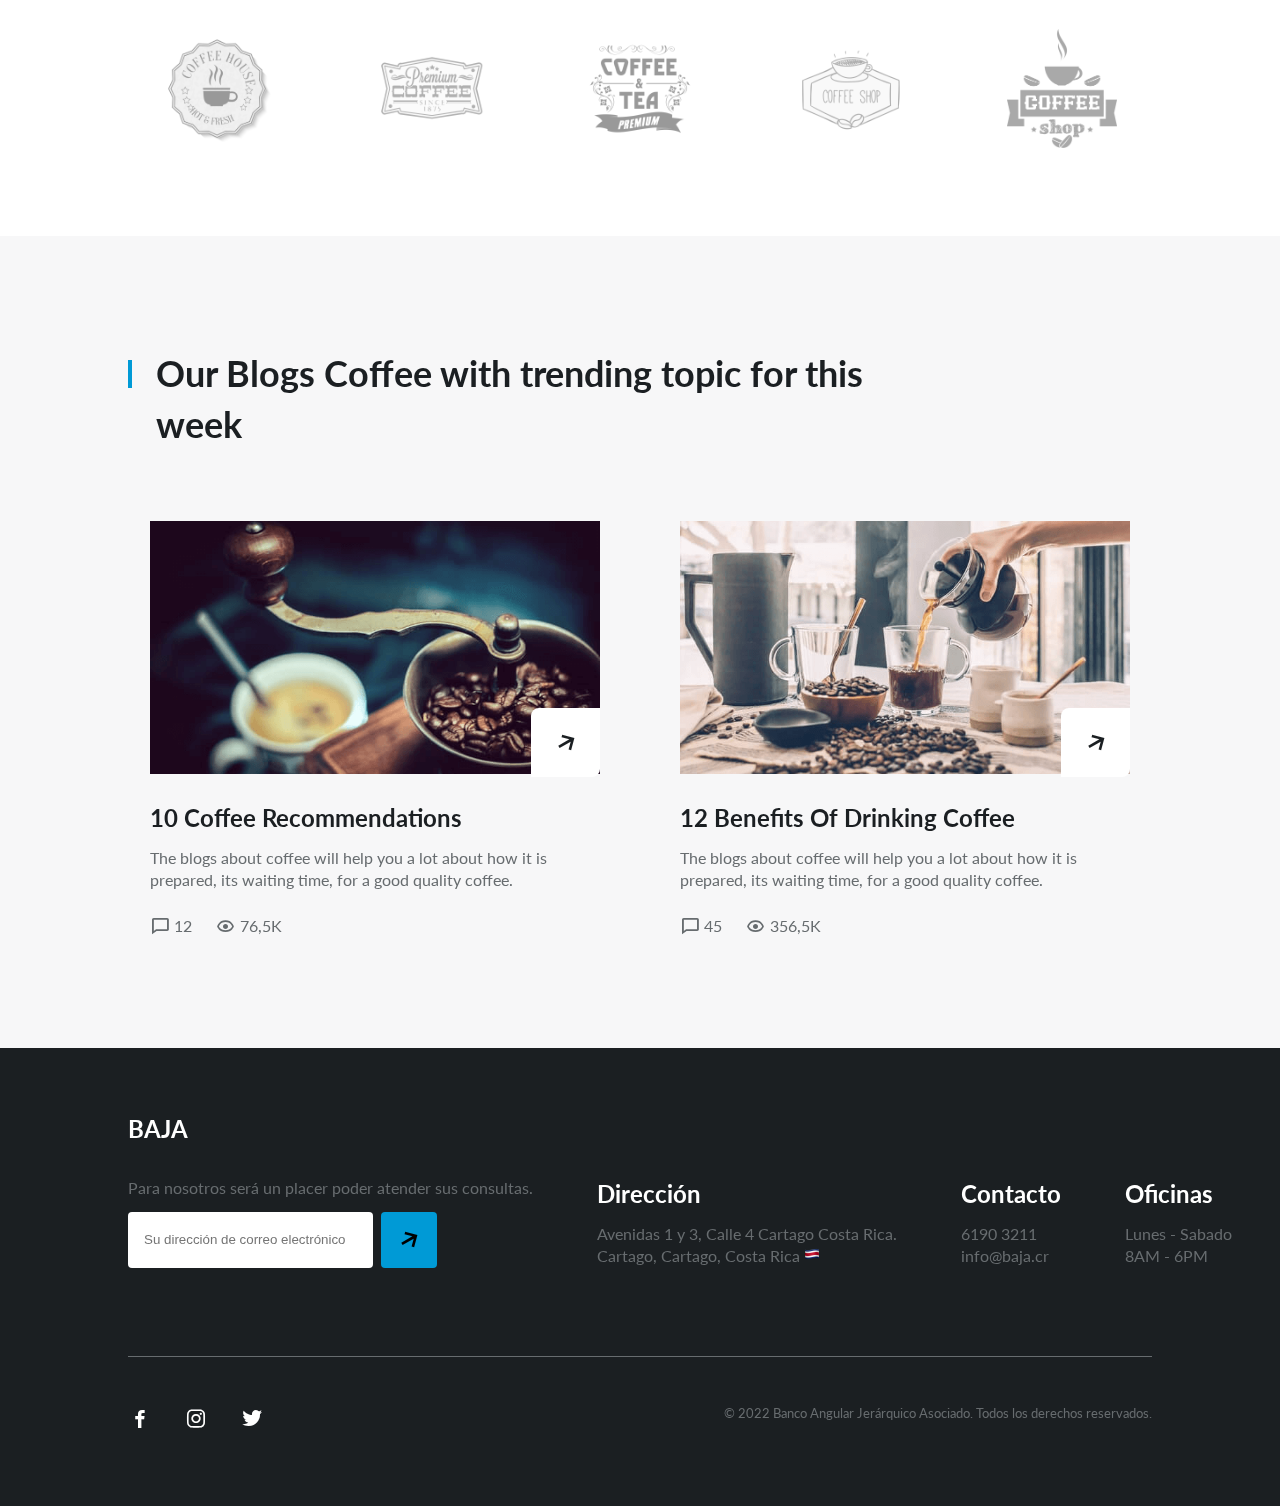
==== commit ab6937f9: "Pequeños Cambios ( Contáctenos / Sección de Prestamos )" ====
--- a/index.html
+++ b/index.html
@@ -28,7 +28,7 @@
     <!--==================== HEADER ====================-->
     <header class="header" id="header">
         <nav class="nav container">
-            <a href="#" class="nav__log" style="margin-bottom: 40px;">
+            <a href="#" class="nav__log" style="margin-bottom: 40px; margin-left: -17px;">
                 <img src="assets/img/logo.png" alt="" class="nav__logo-img" style="position: fixed;">
                 <!-- <h4><span style="color: hsl(197, 100%, 42%); position: fixed; margin-left: 5rem; margin-top: 0.6rem;">BAJA</span></h4>                
                 <h4 style="color: #fff; mix-blend-mode: difference; margin-left: 7.7rem; margin-top: 0.6rem;" class="">
@@ -38,7 +38,7 @@
                     <span style="color: hsl(197, 100%, 42%); position: fixed; margin-left: 5rem; margin-top: -0.4rem;">BAJA</span>
                 </h2>
                 
-                <h3 style="color: #fff;  mix-blend-mode: difference; position: fixed; margin-left: 5rem; margin-top: 1.1rem;">
+                <h3 style="color: #fff;  mix-blend-mode: difference; position: fixed; margin-left: 5rem; margin-top: 1.1rem;" class="little">
                     <span style="color: hsl(197, 100%, 42%);">B</span>anco
                     <span style="color: hsl(197, 100%, 42%);">A</span>ngular
                     <span style="color: hsl(197, 100%, 42%);">J</span>erárquico
@@ -58,7 +58,7 @@
                         <a href="#premium" class="nav__link">Conceptos</a>
                     </li>
                     <li class="nav__item">
-                        <a href="#blog" class="nav__link">Contacto</a>
+                        <a href="#footer" class="nav__link">Contacto</a>
                     </li>
                 </ul>
 
@@ -195,7 +195,7 @@
                     <!--========== Personal ==========-->
                     <article class="products__card Personal">
                         <div class="products__shape">
-                            <img src="https://dalinoinvestments.com/wp-content/uploads/2022/01/miami1.jpg" alt=""
+                            <img src="assets/img/delicacies1.png" alt=""
                                 class="products__img">
                         </div>
 
@@ -475,18 +475,18 @@
     </main>
 
     <!--==================== FOOTER ====================-->
-    <footer class="footer">
+    <footer class="footer" id="footer">
         <div class="footer__container container">
-            <h1 class="footer__title">Coffee.</h1>
+            <h1 class="footer__title">BAJA</h1>
 
             <div class="footer__content grid">
                 <div class="footer__data">
                     <p class="footer__description">
-                        Subscribe to our newsletter
+                        Para nosotros será un placer poder atender sus consultas.
                     </p>
 
                     <div class="footer__newsletter">
-                        <input type="email" placeholder="Your email address" class="footer__input">
+                        <input type="email" placeholder="Su dirección de correo electrónico" class="footer__input">
                         <button class="footer__button">
                             <i class='bx bx-right-arrow-alt'></i>
                         </button>
@@ -494,27 +494,27 @@
                 </div>
 
                 <div class="footer__data">
-                    <h2 class="footer__subtitle">Address</h2>
+                    <h2 class="footer__subtitle">Dirección</h2>
                     <p class="footer__information">
-                        9876 Hacienda Av. <br>
-                        Lima, La Libertad 123, Perú
+                        Avenidas 1 y 3, Calle 4 Cartago Costa Rica. <br>
+                        Cartago, Cartago, Costa Rica
                         <img src="assets/img/footerflag.png" alt="" class="footer__flag">
                     </p>
                 </div>
 
                 <div class="footer__data">
-                    <h2 class="footer__subtitle">Contact</h2>
+                    <h2 class="footer__subtitle">Contacto</h2>
                     <p class="footer__information">
-                        +987654321 <br>
-                        coffee@email.com
+                        6190 3211 <br>
+                        info@baja.cr
                     </p>
                 </div>
 
                 <div class="footer__data">
-                    <h2 class="footer__subtitle">Office</h2>
+                    <h2 class="footer__subtitle">Oficinas</h2>
                     <p class="footer__information">
-                        Monday - Saturday <br>
-                        9AM - 10PM
+                        Lunes - Sabado <br>
+                        8AM - 6PM
                     </p>
                 </div>
             </div>
@@ -533,7 +533,7 @@
                 </ul>
 
                 <span class="footer__copy">
-                    &#169; Bedimcode. All rigths reserved
+                    &#169; 2022 Banco Angular Jerárquico Asociado. Todos los derechos reservados.
                 </span>
             </div>
         </div>
--- a/assets/css/styles.css
+++ b/assets/css/styles.css
@@ -406,7 +406,32 @@
 
 .products__card{
   background-color: var(--container-color);
-  border-radius: .5rem;
+  /* border-radius: .5rem; */
+  width: 270px;
+
+  border-width: 2.5px;
+  border-style: solid;  
+  border-image: 
+  linear-gradient(
+    to right, 
+    hsl(197, 100%, 60%), 
+    hsl(208, 100%, 25%)
+  ) 1;
+
+}
+
+.products__card:hover{
+  transition: all 175ms ease-in;
+
+  border-width: 2.7px;
+  border-style: solid;  
+  border-image: 
+  linear-gradient(
+    to left, 
+    hsl(197, 100%, 60%), 
+    hsl(208, 100%, 25%)
+  ) 1;
+
 }
 
 .products__img{
@@ -416,7 +441,7 @@
 
 .products__shape{
   background-color: var(--card-color);
-  border-radius: .5rem .5rem 0 0;
+  /* border-radius: .5rem .5rem 0 0; */
   text-align: center;
   padding: .25rem 0;
 }
@@ -445,7 +470,14 @@
   position: absolute;
   right: 1rem;
   top: -1.25rem;
-  box-shadow: 0 4px 12px hsla(206, 4%, 4%, .2);
+  box-shadow: 0 4px 12px hsla(206, 4%, 4%, .5);
+}
+
+.products__button:hover{
+  background-color: hsl(197, 100%, 60%);
+  color: black;
+  font-size: 1.85rem;
+  /* border: 1.2px solid var(--black-color); */
 }
 
 .products__card:hover .products__img{
@@ -938,9 +970,7 @@
   }
   .products__shape{
     padding: 2rem 0;
-    border-radius: .75rem .75rem 0 0;
-  }
-  .products__data{
+    /* border-radius: .75rem .75rem 0 0; */
   }
   .products__name{
     font-size: var(--h3-font-size);
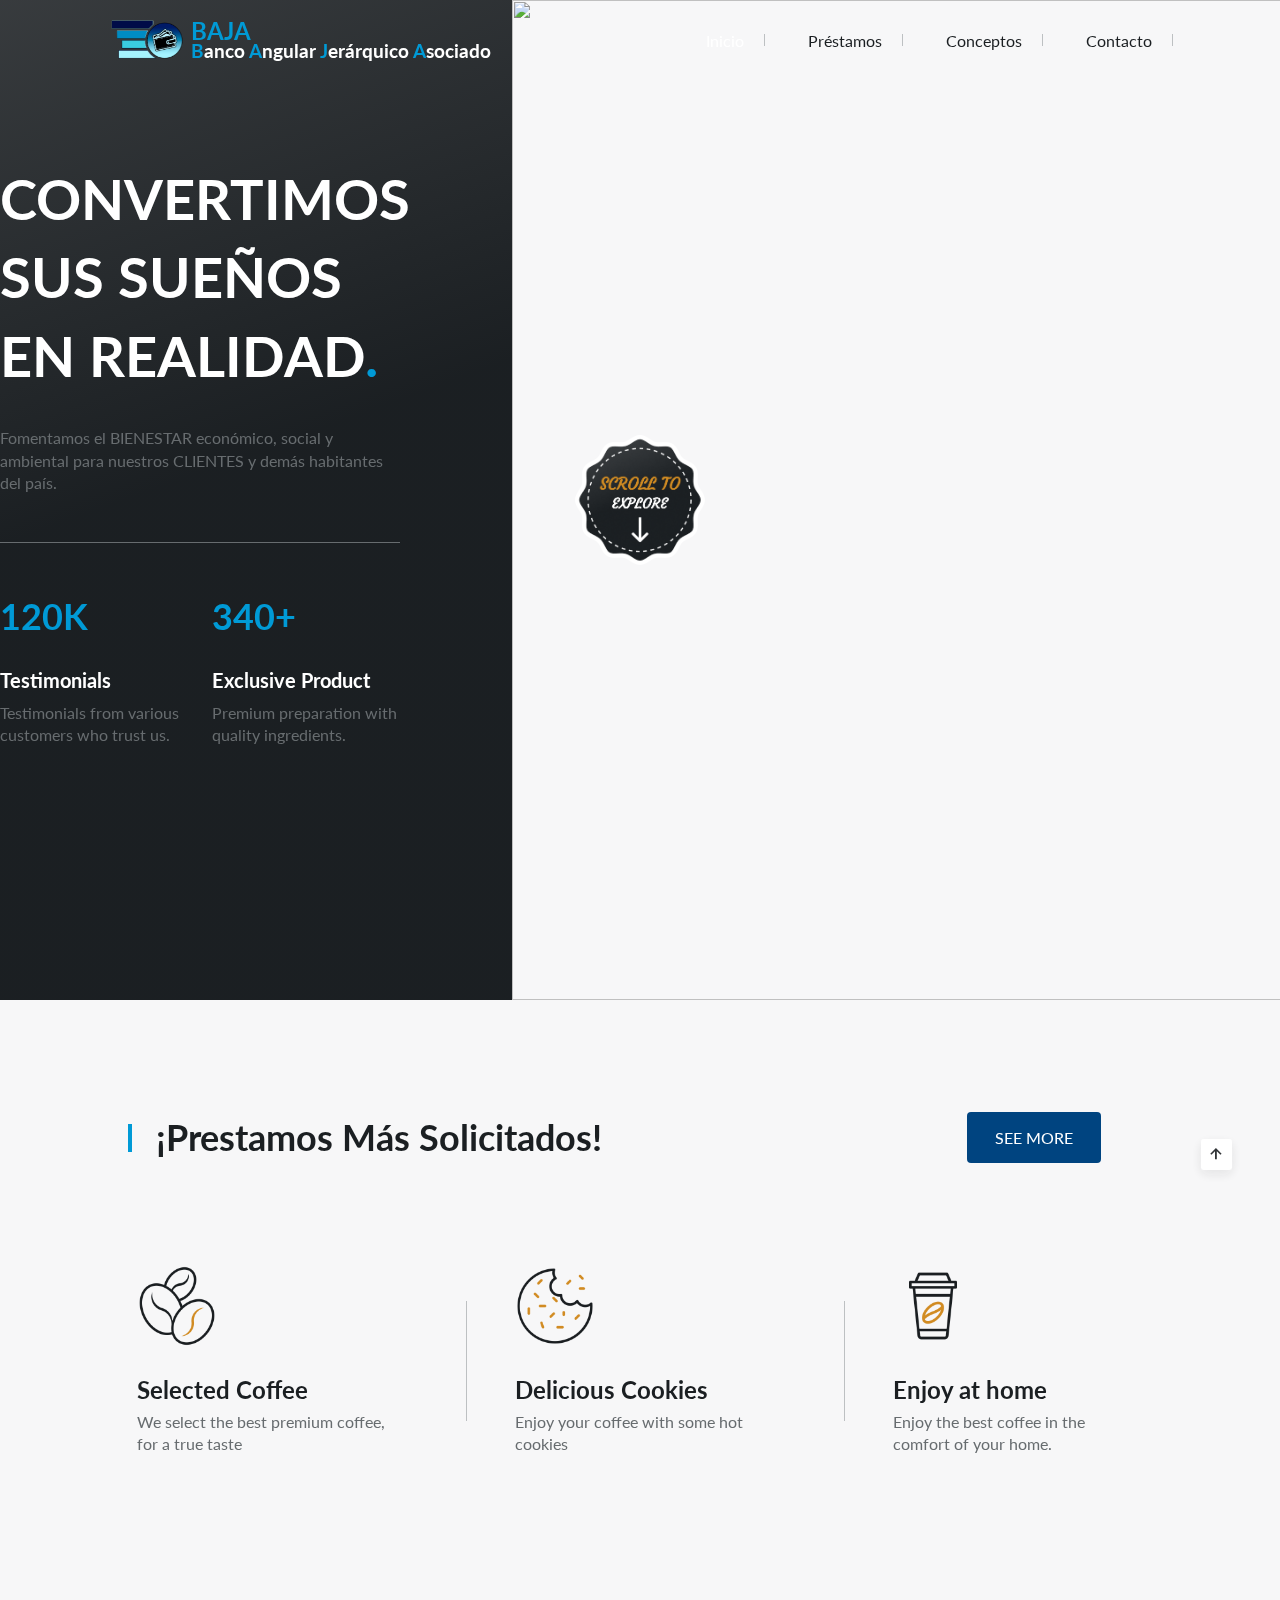
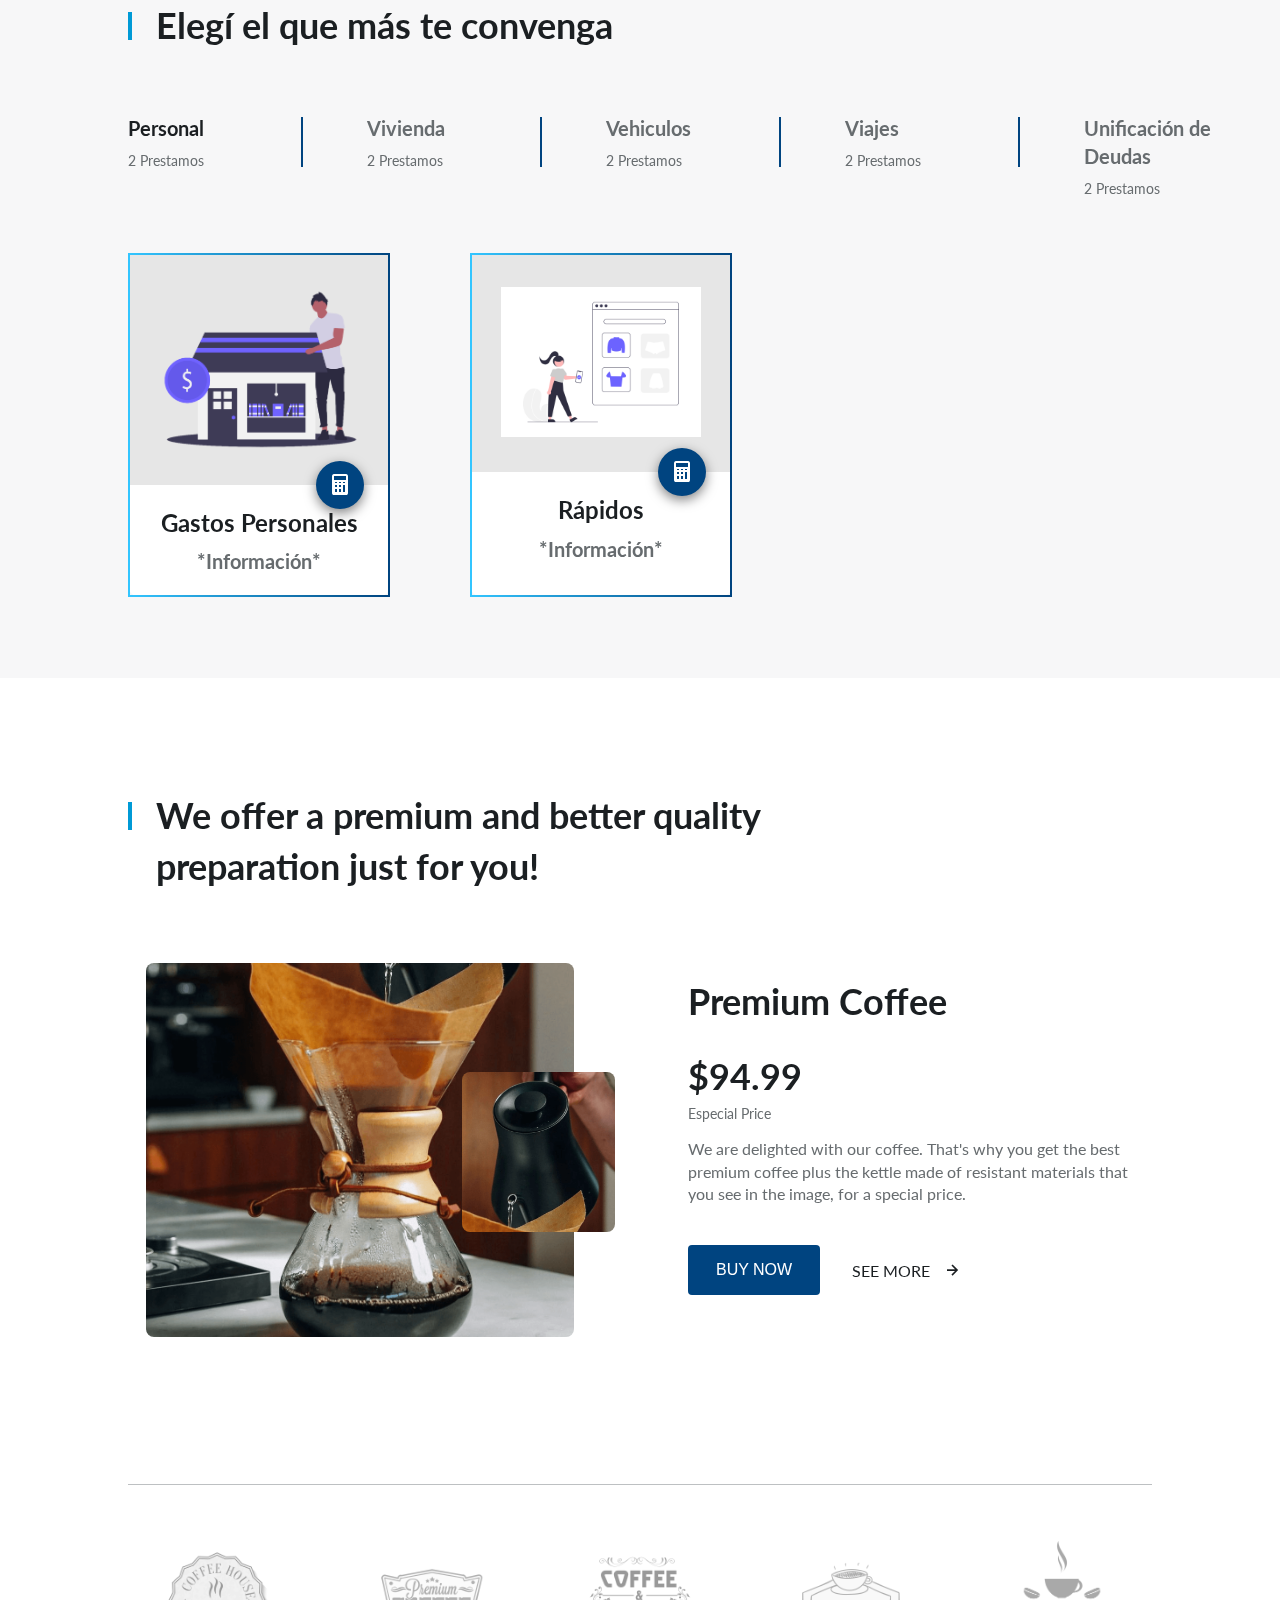
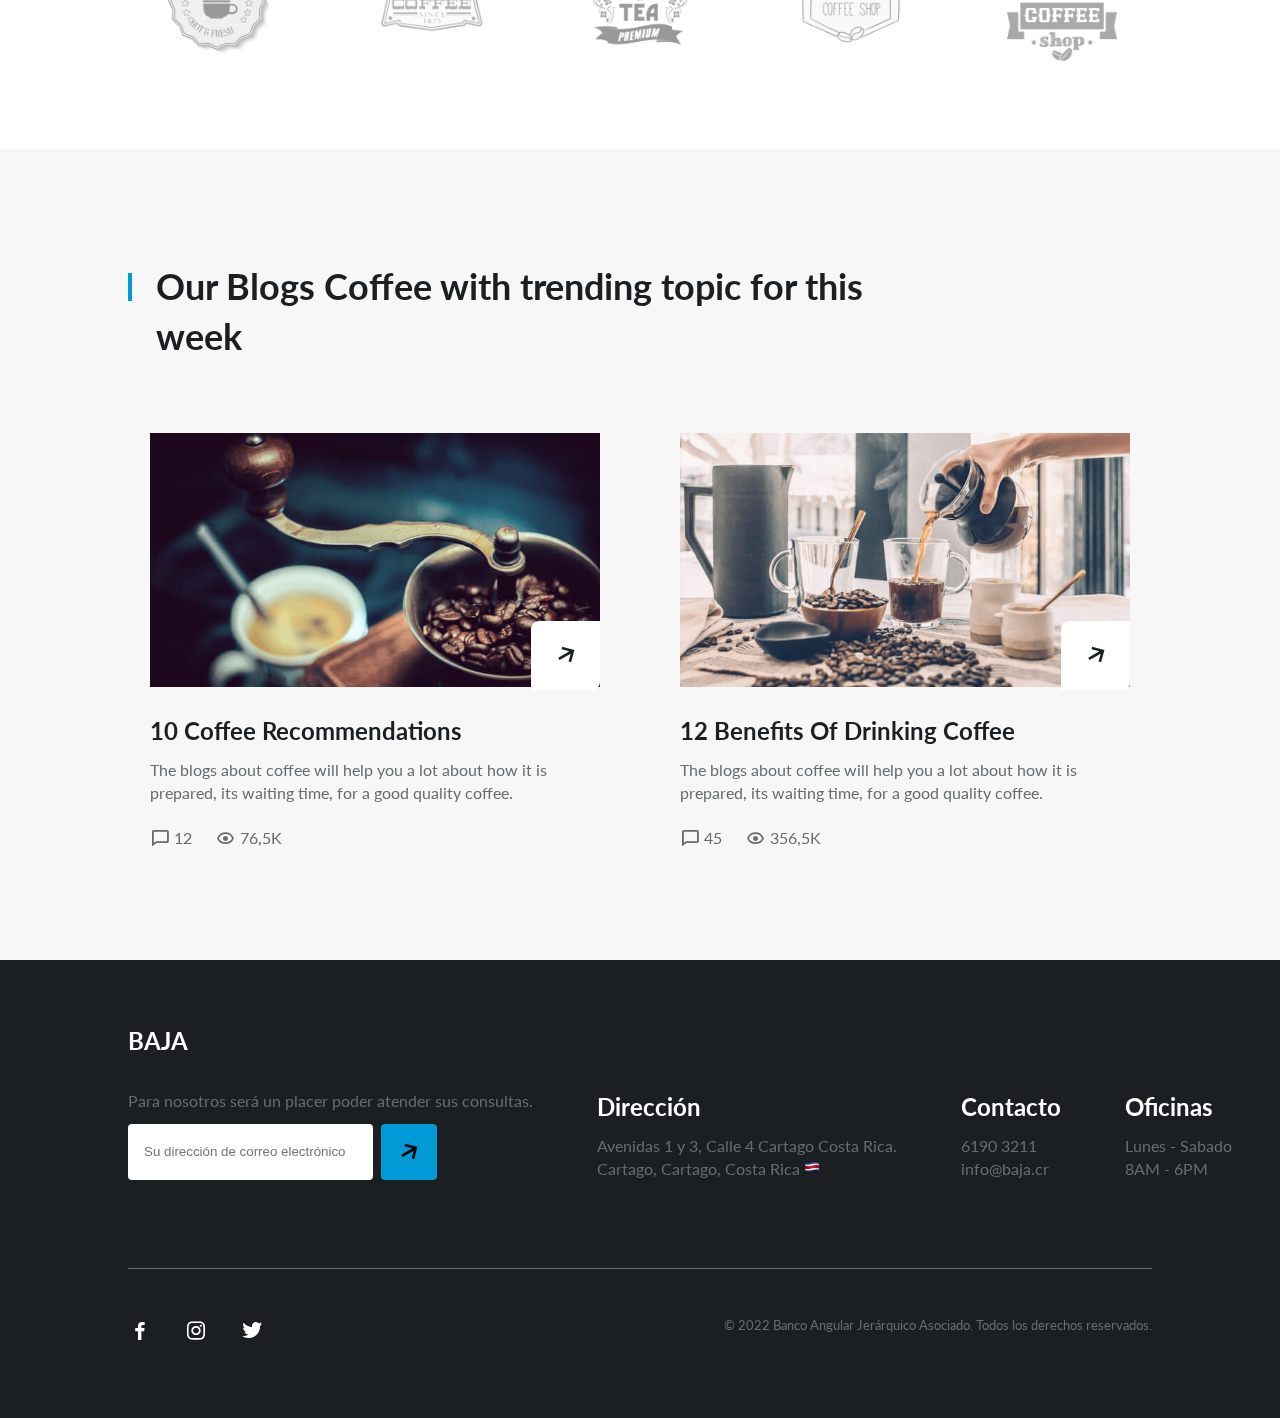
==== commit 3bc02df6: "Nuevas Imagenes" ====
--- a/index.html
+++ b/index.html
@@ -120,7 +120,7 @@
             <div class="specialty__container">
                 <div class="specialty__box">
                     <h2 class="section__title">
-                        Specialty coffees that make you happy and cheer you up!
+                        ¡Prestamos Más Solicitados!
                     </h2>
 
                     <div>
@@ -195,7 +195,7 @@
                     <!--========== Personal ==========-->
                     <article class="products__card Personal">
                         <div class="products__shape">
-                            <img src="assets/img/delicacies1.png" alt=""
+                            <img src="assets/img/personal1.png" alt=""
                                 class="products__img">
                         </div>
 
@@ -211,7 +211,7 @@
 
                     <article class="products__card Personal">
                         <div class="products__shape">
-                            <img src="assets/img/delicacies2.png" alt="" class="products__img">
+                            <img src="assets/img/personal2.png" alt="" class="products__img">
                         </div>
 
                         <div class="products__data">
@@ -227,7 +227,7 @@
                     <!--========== Vivienda ==========-->
                     <article class="products__card Vivienda">
                         <div class="products__shape">
-                            <img src="assets/img/delicacies1.png" alt="" class="products__img">
+                            <img src="assets/img/house1.png" alt="" class="products__img">
                         </div>
 
                         <div class="products__data">
@@ -242,7 +242,7 @@
 
                     <article class="products__card Vivienda">
                         <div class="products__shape">
-                            <img src="assets/img/delicacies2.png" alt="" class="products__img">
+                            <img src="assets/img/house2.png" alt="" class="products__img">
                         </div>
 
                         <div class="products__data">
@@ -258,7 +258,7 @@
                     <!--========== Vehiculos ==========-->
                     <article class="products__card Vehiculos">
                         <div class="products__shape">
-                            <img src="assets/img/coffee1.png" alt="" class="products__img">
+                            <img src="assets/img/car1.png" alt="" class="products__img">
                         </div>
 
                         <div class="products__data">
@@ -273,7 +273,7 @@
 
                     <article class="products__card Vehiculos">
                         <div class="products__shape">
-                            <img src="assets/img/coffee2.png" alt="" class="products__img">
+                            <img src="assets/img/car2.png" alt="" class="products__img">
                         </div>
 
                         <div class="products__data">
@@ -289,7 +289,7 @@
                     <!--========== Viajes ==========-->
                     <article class="products__card Viajes">
                         <div class="products__shape">
-                            <img src="assets/img/cake1.png" alt="" class="products__img">
+                            <img src="assets/img/travel3.png" alt="" class="products__img">
                         </div>
 
                         <div class="products__data">
@@ -304,7 +304,7 @@
 
                     <article class="products__card Viajes">
                         <div class="products__shape">
-                            <img src="assets/img/cake2.png" alt="" class="products__img">
+                            <img src="assets/img/travel2.png" alt="" class="products__img">
                         </div>
 
                         <div class="products__data">
@@ -320,7 +320,7 @@
                     <!--========== UniDeudas ==========-->
                     <article class="products__card UniDeudas">
                         <div class="products__shape">
-                            <img src="assets/img/cake1.png" alt="" class="products__img">
+                            <img src="assets/img/pay1.png" alt="" class="products__img">
                         </div>
 
                         <div class="products__data">
@@ -335,7 +335,7 @@
 
                     <article class="products__card UniDeudas">
                         <div class="products__shape">
-                            <img src="assets/img/cake2.png" alt="" class="products__img">
+                            <img src="assets/img/pay2.png" alt="" class="products__img">
                         </div>
 
                         <div class="products__data">
--- a/assets/css/styles.css
+++ b/assets/css/styles.css
@@ -407,7 +407,6 @@
 .products__card{
   background-color: var(--container-color);
   /* border-radius: .5rem; */
-  width: 270px;
 
   border-width: 2.5px;
   border-style: solid;  
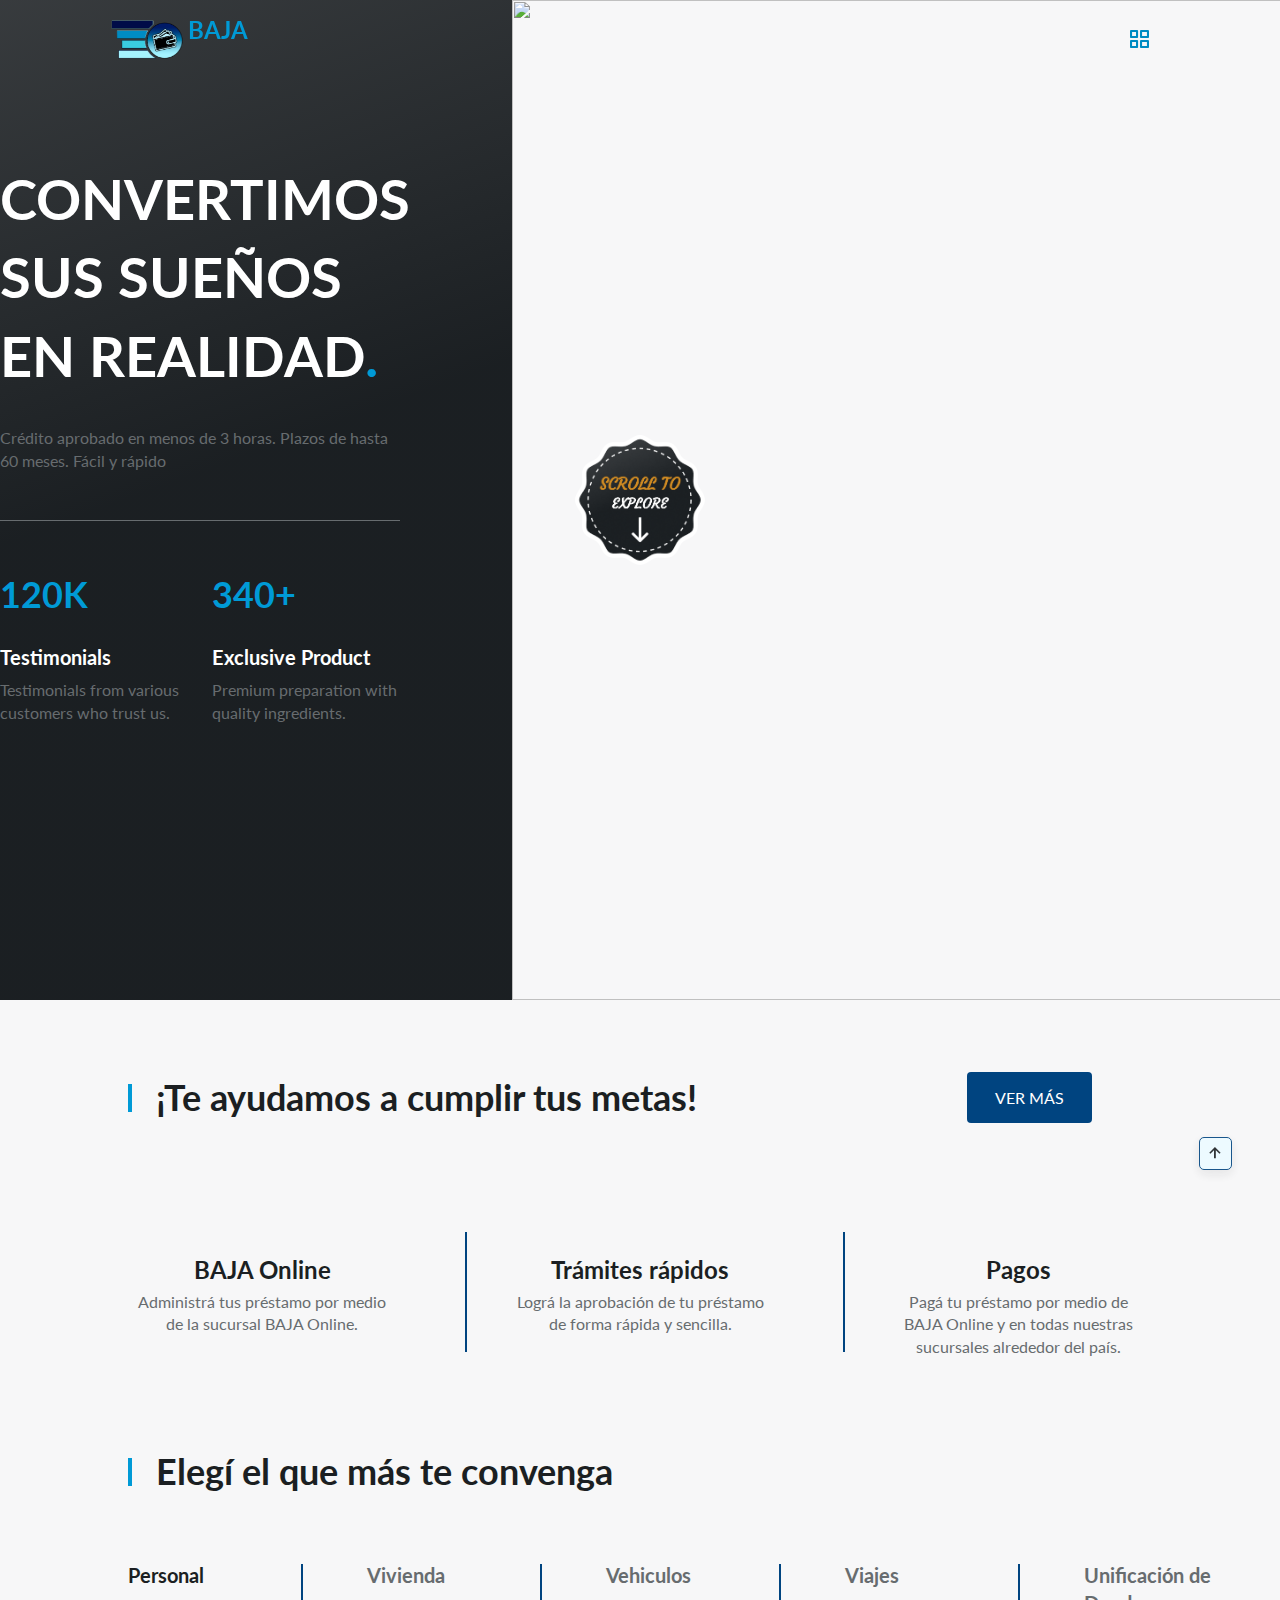
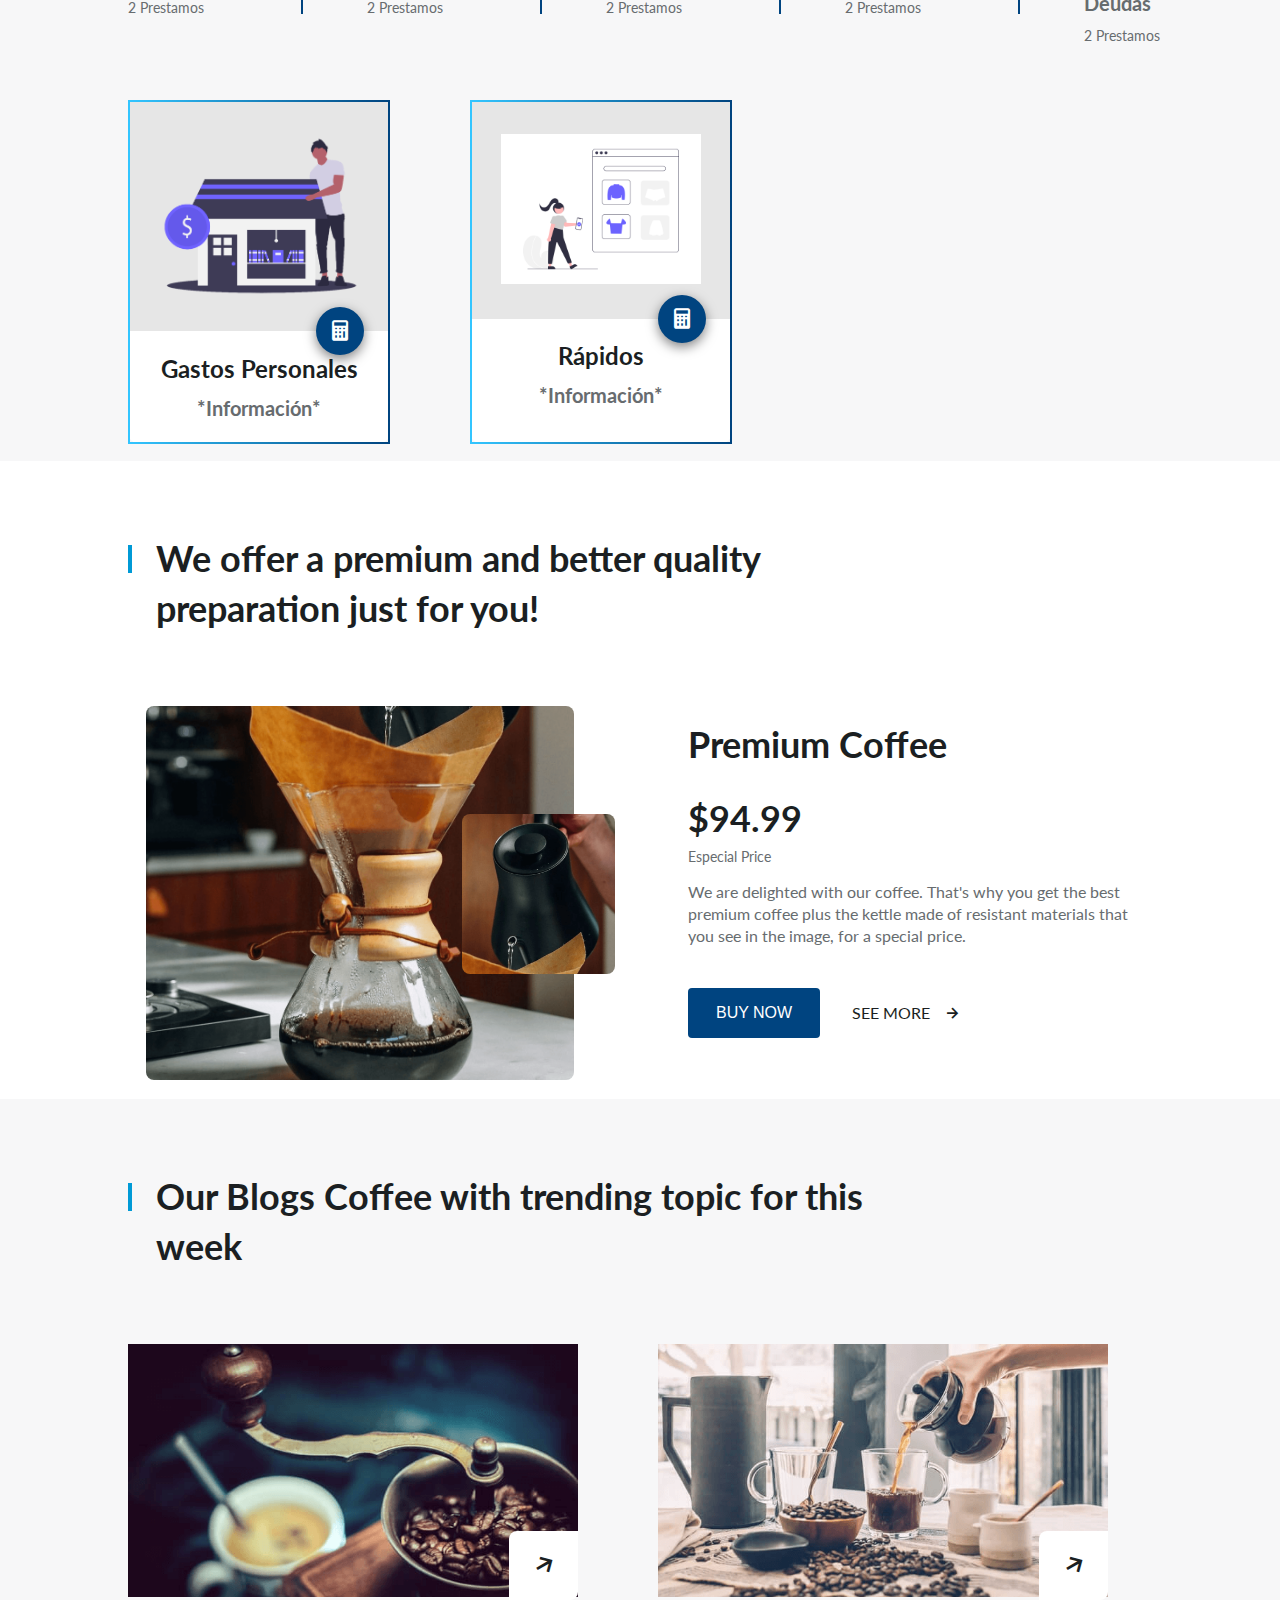
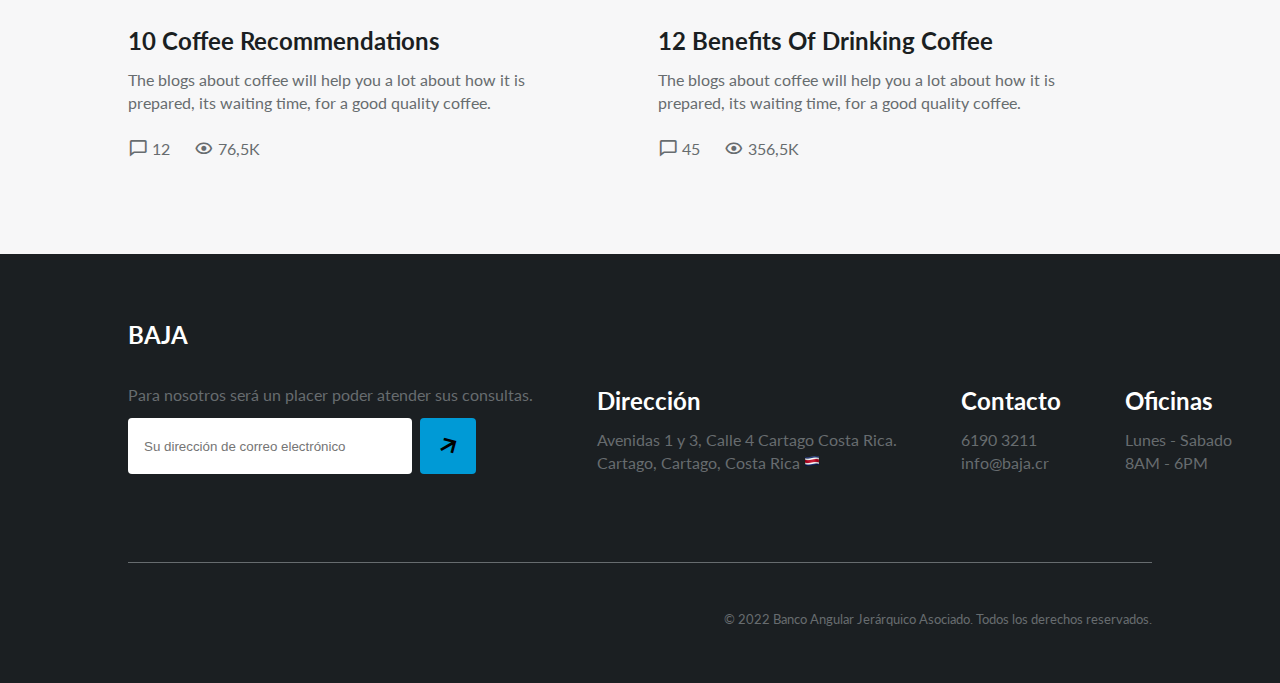
==== commit efe84b31: "Redimenciones de la barra lateral" ====
--- a/index.html
+++ b/index.html
@@ -1,3 +1,11 @@
+<?php
+include_once('conection.php');
+if(isset($_SESSION['u_ID'])) 
+{ 
+    header('Location: administrador.php');
+} 
+?>
+
 <!DOCTYPE html>
 <html lang="en">
 
@@ -25,28 +33,81 @@
         <h1 style="position: absolute; margin-bottom: 12%;">Bienvenid@</h1>
     </div> -->
 
-    <!--==================== HEADER ====================-->
-    <header class="header" id="header">
+    <!--==================== NAV ====================-->
+    <nav class="nav" id="nav">
+        <div class="nav__menu container" id="nav-menu">
+            <div class="nav__shape"></div>
+
+            <div class="nav__close" id="nav-close">
+                <i class='bx bx-x'></i>
+            </div>
+
+            <div class="nav__data">
+                <div class="nav__mask">
+                    <img src="assets/img/admin.png" alt="" class="nav__img">
+                </div>
+
+                <span class="nav__greeting">Bienvenid@</span>
+                <h1 class="nav__name">Bales <br> Vegas</h1>
+            </div>
+
+            <ul class="nav__list">
+                <li class="nav__item">
+                    <a href="#profil" class="nav__link">
+                        <i class='bx bx-user'></i> Perfil
+                    </a>
+                </li>
+                <li class="nav__item">
+                    <a href="#home" class="nav__link active-link">
+                        <i class='bx bx-home'></i> Inicio
+                    </a>
+                </li>
+                <li class="nav__item">
+                    <a href="#products" class="nav__link">
+                        <i class='bx bx-money'></i> Préstamos
+                    </a>
+                </li>
+                <li class="nav__item">
+                    <a href="#premium" class="nav__link">
+                        <i class='bx bx-briefcase-alt-2'></i> Conceptos
+                    </a>
+                </li>
+                <li class="nav__item">
+                    <a href="#footer" class="nav__link">
+                        <i class='bx bx-message-square-detail'></i> Contacto
+                    </a>
+                </li>
+                <li class="nav__item">
+                    <a href="#blog" class="nav__link">
+                        <i class='bx bx-log-out'></i> Cerrar Sesión
+                    </a>
+                </li>
+            </ul>
+        </div>
+    </nav>
+
+    <!-- ==================== HEADER ====================-->
+    <!-- <header class="header" id="header">
         <nav class="nav container">
-            <a href="#" class="nav__log" style="margin-bottom: 40px; margin-left: -17px;">
+            <a href="index.html" class="nav__log" style="margin-bottom: 40px; margin-left: -17px;">
                 <img src="assets/img/logo.png" alt="" class="nav__logo-img" style="position: fixed;">
-                <!-- <h4><span style="color: hsl(197, 100%, 42%); position: fixed; margin-left: 5rem; margin-top: 0.6rem;">BAJA</span></h4>                
-                <h4 style="color: #fff; mix-blend-mode: difference; margin-left: 7.7rem; margin-top: 0.6rem;" class="">
-                    - Banco Angular Jerárquico Asociado
-                </h4> -->
+
                 <h2>
-                    <span style="color: hsl(197, 100%, 42%); position: fixed; margin-left: 5rem; margin-top: -0.4rem;">BAJA</span>
+                    <span class="nav__title">BAJA</span>
                 </h2>
-                
-                <h3 style="color: #fff;  mix-blend-mode: difference; position: fixed; margin-left: 5rem; margin-top: 1.1rem;" class="little">
+
+                <h3 class="nav__style">
                     <span style="color: hsl(197, 100%, 42%);">B</span>anco
                     <span style="color: hsl(197, 100%, 42%);">A</span>ngular
                     <span style="color: hsl(197, 100%, 42%);">J</span>erárquico
                     <span style="color: hsl(197, 100%, 42%);">A</span>sociado
                 </h3>
+
+
             </a>
 
-            <div class="nav__menu" id="nav-menu">
+            <!--==================== NAV ====================-->
+            <!-- <div class="nav__menu" id="nav-menu">
                 <ul class="nav__list">
                     <li class="nav__item">
                         <a href="#home" class="nav__link active-link">Inicio</a>
@@ -58,6 +119,9 @@
                         <a href="#premium" class="nav__link">Conceptos</a>
                     </li>
                     <li class="nav__item">
+                        <a href="#blog" class="nav__link">Tendencia</a>
+                    </li>
+                    <li class="nav__item">
                         <a href="#footer" class="nav__link">Contacto</a>
                     </li>
                 </ul>
@@ -65,17 +129,44 @@
                 <div class="nav__close" id="nav-close">
                     <i class='bx bx-x'></i>
                 </div>
-            </div>
-
+            </div> -->
             <!-- Toggle button -->
-            <div class="nav__toggle" id="nav-toggle">
+            <!-- <div class="nav__toggle" id="nav-toggle">
                 <i class='bx bx-grid-alt'></i>
-            </div>
-        </nav>
-    </header>
+            </div> -->
+        <!-- </nav>
+    </header> -->
 
     <!--==================== MAIN ====================-->
-    <main>
+    <main class="main" id="main">
+
+        <!-- ==================== HEADER ====================-->
+        <header class="header" id="header">
+            <nav class="header__nav container">
+                
+                <a href="index.html" class="nav__log" style="margin-bottom: 40px; margin-left: -17px;">
+                    <img src="assets/img/logo.png" alt="" class="nav__logo-img" style="position: fixed;">
+    
+                    <h2>
+                        <span class="nav__title">BAJA</span>
+                    </h2>
+<!--     
+                    <h3 class="nav__style">
+                        <span style="color: hsl(197, 100%, 42%);">B</span>anco
+                        <span style="color: hsl(197, 100%, 42%);">A</span>ngular
+                        <span style="color: hsl(197, 100%, 42%);">J</span>erárquico
+                        <span style="color: hsl(197, 100%, 42%);">A</span>sociado
+                    </h3>     -->
+    
+                </a>
+                
+                <!-- Toggle button -->
+                <div class="header__toggle" id="header-toggle">
+                    <i class='bx bx-grid-alt'></i>
+                </div>
+            </nav>
+        </header>
+
         <!--==================== HOME ====================-->
         <section class="home grid" id="home">
             <div class="home__container">
@@ -84,8 +175,7 @@
                         CONVERTIMOS SUS SUEÑOS EN REALIDAD<span>.</span>
                     </h1>
                     <p class="home__description">
-                        Fomentamos el BIENESTAR económico, social y ambiental para nuestros CLIENTES y demás habitantes
-                        del país.
+                        Crédito aprobado en menos de 3 horas. Plazos de hasta 60 meses. Fácil y rápido
                     </p>
 
                     <div class="home__data">
@@ -115,50 +205,50 @@
             <img src="assets/img/home.gif" alt="" class="home__img">
         </section>
 
-        <!--==================== ESPECIALTY ====================-->
-        <div class="specialty section container" id="specialty">
+        <!--==================== BENEFITS ====================-->
+        <div class="section container specialty" id="specialty">
             <div class="specialty__container">
                 <div class="specialty__box">
                     <h2 class="section__title">
-                        ¡Prestamos Más Solicitados!
+                        ¡Te ayudamos a cumplir tus metas!
                     </h2>
 
                     <div>
-                        <a href="#" class="button specialty__button">See more</a>
+                        <a href="#products" class="button specialty__button">Ver más</a>
                     </div>
                 </div>
 
                 <div class="specialty__category">
                     <div class="specialty__group specialty__line">
-                        <img src="assets/img/specialty1.png" alt="" class="specialty__img">
-
-                        <h3 class="specialty__title">Selected Coffee</h3>
+                        <img src="assets/img/BAJA_online.png" alt="" class="specialty__img">
+
+                        <h3 class="specialty__title">BAJA Online</h3>
                         <p class="specialty__description">
-                            We select the best premium coffee, for a true taste
+                            Administrá tus préstamo por medio de la sucursal BAJA Online.
                         </p>
                     </div>
                     <div class="specialty__group specialty__line">
-                        <img src="assets/img/specialty2.png" alt="" class="specialty__img">
-
-                        <h3 class="specialty__title">Delicious Cookies</h3>
+                        <img src="assets/img/Tramites_Rapidos.png" alt="" class="specialty__img">
+
+                        <h3 class="specialty__title">Trámites rápidos</h3>
                         <p class="specialty__description">
-                            Enjoy your coffee with some hot cookies
+                            Lográ la aprobación de tu préstamo de forma rápida y sencilla.
                         </p>
                     </div>
                     <div class="specialty__group">
-                        <img src="assets/img/specialty3.png" alt="" class="specialty__img">
-
-                        <h3 class="specialty__title">Enjoy at home</h3>
+                        <img src="assets/img/Pago.png" alt="" class="specialty__img">
+
+                        <h3 class="specialty__title">Pagos</h3>
                         <p class="specialty__description">
-                            Enjoy the best coffee in the comfort of your home.
+                            Pagá tu préstamo por medio de BAJA Online y en todas nuestras sucursales alrededor del país.
                         </p>
                     </div>
                 </div>
             </div>
         </div>
 
-        <!--==================== PRODUCTS ====================-->
-        <section class="products section" id="products">
+        <!--==================== LOANS (Prestamos) ====================-->
+        <section class="section products" id="products">
             <div class="products__container container">
                 <h2 class="section__title">
                     Elegí el que más te convenga
@@ -193,10 +283,10 @@
 
                 <div class="products__content grid">
                     <!--========== Personal ==========-->
-                    <article class="products__card Personal">
-                        <div class="products__shape">
-                            <img src="assets/img/personal1.png" alt=""
-                                class="products__img">
+                    <article class="products__card Personal"
+                        onclick="window.location.href='../Prestamos/Personal/gastos_personales.html'">
+                        <div class="products__shape">
+                            <img src="assets/img/personal1.png" alt="" class="products__img">
                         </div>
 
                         <div class="products__data">
@@ -209,7 +299,8 @@
                         </div>
                     </article>
 
-                    <article class="products__card Personal">
+                    <article class="products__card Personal"
+                        onclick="window.location.href='../Prestamos/Personal/rapidos.html'">
                         <div class="products__shape">
                             <img src="assets/img/personal2.png" alt="" class="products__img">
                         </div>
@@ -225,7 +316,8 @@
                     </article>
 
                     <!--========== Vivienda ==========-->
-                    <article class="products__card Vivienda">
+                    <article class="products__card Vivienda"
+                        onclick="window.location.href='../Prestamos/Vivienda/construccion_vivienda.html'">
                         <div class="products__shape">
                             <img src="assets/img/house1.png" alt="" class="products__img">
                         </div>
@@ -240,7 +332,8 @@
                         </div>
                     </article>
 
-                    <article class="products__card Vivienda">
+                    <article class="products__card Vivienda"
+                        onclick="window.location.href='../Prestamos/Vivienda/vivienda_interes_social.html'">
                         <div class="products__shape">
                             <img src="assets/img/house2.png" alt="" class="products__img">
                         </div>
@@ -256,7 +349,8 @@
                     </article>
 
                     <!--========== Vehiculos ==========-->
-                    <article class="products__card Vehiculos">
+                    <article class="products__card Vehiculos"
+                        onclick="window.location.href='../Prestamos/Vehiculo/vehiculo_nuevo.html'">
                         <div class="products__shape">
                             <img src="assets/img/car1.png" alt="" class="products__img">
                         </div>
@@ -271,7 +365,8 @@
                         </div>
                     </article>
 
-                    <article class="products__card Vehiculos">
+                    <article class="products__card Vehiculos"
+                        onclick="window.location.href='../Prestamos/Vehiculo/vehiculo_usado.html'">
                         <div class="products__shape">
                             <img src="assets/img/car2.png" alt="" class="products__img">
                         </div>
@@ -287,7 +382,8 @@
                     </article>
 
                     <!--========== Viajes ==========-->
-                    <article class="products__card Viajes">
+                    <article class="products__card Viajes"
+                        onclick="window.location.href='../Prestamos/Viajes/viajes_internacionales.html'">
                         <div class="products__shape">
                             <img src="assets/img/travel3.png" alt="" class="products__img">
                         </div>
@@ -302,7 +398,8 @@
                         </div>
                     </article>
 
-                    <article class="products__card Viajes">
+                    <article class="products__card Viajes"
+                        onclick="window.location.href='../Prestamos/Viajes/viajes_nacionales.html'">
                         <div class="products__shape">
                             <img src="assets/img/travel2.png" alt="" class="products__img">
                         </div>
@@ -318,7 +415,8 @@
                     </article>
 
                     <!--========== UniDeudas ==========-->
-                    <article class="products__card UniDeudas">
+                    <article class="products__card UniDeudas"
+                        onclick="window.location.href='../Prestamos/Unificacion/pagos_tarjeta_credito.html'">
                         <div class="products__shape">
                             <img src="assets/img/pay1.png" alt="" class="products__img">
                         </div>
@@ -333,7 +431,8 @@
                         </div>
                     </article>
 
-                    <article class="products__card UniDeudas">
+                    <article class="products__card UniDeudas"
+                        onclick="window.location.href='../Prestamos/Unificacion/prestamos_de_otras_instituciones.html'">
                         <div class="products__shape">
                             <img src="assets/img/pay2.png" alt="" class="products__img">
                         </div>
@@ -353,8 +452,8 @@
             </div>
         </section>
 
-        <!--==================== QUALITY ====================-->
-        <section class="quality section" id="premium">
+        <!--==================== CONCEPTS ====================-->
+        <section class="section quality" id="premium">
             <div class="quality__container container">
                 <h2 class="section__title">
                     We offer a premium and better quality preparation just for you!
@@ -392,7 +491,7 @@
         </section>
 
         <!--==================== LOGOS ====================-->
-        <section class="logo section">
+        <!-- <section class="section logo">
             <div class="logo__container container grid">
                 <img src="assets/img/logocoffee1.png" alt="" class="logo__img">
                 <img src="assets/img/logocoffee2.png" alt="" class="logo__img">
@@ -400,10 +499,10 @@
                 <img src="assets/img/logocoffee4.png" alt="" class="logo__img">
                 <img src="assets/img/logocoffee5.png" alt="" class="logo__img">
             </div>
-        </section>
-
-        <!--==================== BLOG ====================-->
-        <section class="blog section" id="blog">
+        </section> -->
+
+        <!--==================== TREND (Tendencia) ====================-->
+        <section class="section blog" id="blog">
             <div class="blog__container container">
                 <h2 class="section__title">
                     Our Blogs Coffee with trending topic for this week
@@ -522,13 +621,13 @@
             <div class="footer__group">
                 <ul class="footer__social">
                     <a href="https://www.facebook.com/" target="_blank" class="footer__social-link">
-                        <i class='bx bxl-facebook'></i>
+                        <!-- <i class='bx bxl-facebook'></i> -->
                     </a>
                     <a href="https://www.instagram.com/" target="_blank" class="footer__social-link">
-                        <i class='bx bxl-instagram'></i>
+                        <!-- <i class='bx bxl-instagram'></i> -->
                     </a>
                     <a href="https://twitter.com/" target="_blank" class="footer__social-link">
-                        <i class='bx bxl-twitter'></i>
+                        <!-- <i class='bx bxl-twitter'></i> -->
                     </a>
                 </ul>
 
--- a/assets/css/styles.css
+++ b/assets/css/styles.css
@@ -1,22 +1,25 @@
+@charset "UTF-8";
 /*=============== GOOGLE FONTS ===============*/
 @import url("https://fonts.googleapis.com/css2?family=Lato:wght@400;700&display=swap");
-
 /*=============== VARIABLES CSS ===============*/
 :root {
-  --header-height: 3.5rem;
-  
+  --header-height: 3.5rem;  
   /*========== Colors ==========*/
   --first-color: hsl(197, 100%, 42%);
+  --first-color-shape: hsl(197, 100%, 38%);
+  --title-color: hsl(206, 12%, 12%);
+  --text-color: hsl(206, 4%, 42%);
+  --body-color: hsl(206, 4%, 97%);
+  --container-color: #fff;
+  --title-color-dark: hsl(273, 83%, 98%);
+  --text-color-dark: hsl(197, 40%, 56%);
+  --container-color-dark: hsl(208, 100%, 25%);
+
   --first-color-alt:hsl(197, 100%, 38%);
   --black-color: hsl(208, 100%, 25%);
   --black-color-footer: hsl(206, 12%, 12%);
   --card-color: hsl(0, 0%, 90%);
-  --title-color: hsl(206, 12%, 12%);
-  --text-color: hsl(206, 4%, 42%);
   --text-color-light: hsl(206, 4%, 75%);
-  --body-color: hsl(206, 4%, 97%);
-  --container-color: #fff;
-
   /*========== Font and typography ==========*/
   --body-font: 'Lato', sans-serif;
   --biggest-font-size: 2.25rem;
@@ -26,48 +29,52 @@
   --normal-font-size: .938rem;
   --small-font-size: .813rem;
   --smaller-font-size: .75rem;
-
   /*========== Font weight ==========*/
   --font-bold: 700;
-
   /*========== z index ==========*/
   --z-tooltip: 10;
   --z-fixed: 100;
 }
 
 @media screen and (min-width: 968px) {
-  :root {
+  :root {     
+    --big-font-size: 2rem;
+    --normal-font-size: 1rem;
+    --small-font-size: .875rem;
+
     --biggest-font-size: 3.5rem;
     --h1-font-size: 2.25rem;
     --h2-font-size: 1.5rem;
     --h3-font-size: 1.25rem;
-    --normal-font-size: 1rem;
-    --small-font-size: .875rem;
     --smaller-font-size: .813rem;
   }
 }
 
 /*=============== BASE ===============*/
 * {
-  box-sizing: border-box;
+  /* box-sizing: border-box; */
+  -webkit-box-sizing: border-box;
+          box-sizing: border-box;
   padding: 0;
-  margin: 0;
+  margin: 0;    
 }
 
 html {
   scroll-behavior: smooth;
+  overflow-x: hidden;
 }
 
 body {
+  /* background-color: var(--body-color); */
   font-family: var(--body-font);
   font-size: var(--normal-font-size);
-  background-color: var(--body-color);
   color: var(--text-color);
+  overflow-x: hidden;
 }
 
 h1, h2, h3 {
   color: var(--title-color);
-  font-weight: var(--font-bold);
+  /* font-weight: var(--font-bold); */
 }
 
 h1, h2, h3, p {
@@ -100,13 +107,18 @@
   margin-right: 1.5rem;
 }
 
+.section {
+  padding: 4.5rem 0 1rem;
+}
+
+.section__height {
+  height: 100vh;
+}
+
+
 .grid {
   display: grid;
   gap: 1.5rem;
-}
-
-.section {
-  padding: 4.5rem 0 2rem;
 }
 
 .section__title {
@@ -127,6 +139,149 @@
 }
 
 /*=============== HEADER & NAV ===============*/
+.nav{
+  /* height: var(--header-height);
+  display: flex;
+  justify-content: space-between;
+  align-items: center; */
+  background-color: var(--container-color-dark);
+  padding-top: 2rem;
+  position: fixed;
+  top: 0;
+  left: 0;
+  width: 80%;
+  height: 100vh;    
+}
+
+.nav__shape {
+  width: 200px;
+  height: 200px;
+  background-color: var(--first-color-shape);
+  border-radius: 50%;
+  position: absolute;
+  top: -2rem;
+  left: -2rem;
+  -webkit-filter: blur(90px);
+          filter: blur(90px);
+}
+
+.nav__close{
+  /* font-size: 2rem;
+  color: #fff;
+  position: absolute;
+  top: 1rem;
+  right: 1rem;
+  cursor: pointer;   */
+  
+  position: relative;
+  display: -webkit-inline-box;
+  display: -ms-inline-flexbox;
+  display: inline-flex;
+  font-size: 2.2rem;
+  color: var(--black-color-footer);
+  cursor: pointer;
+  margin-bottom: 0.8rem;
+  padding-top: 1.2rem;
+  
+}
+
+.nav__img {
+  width: 100%;
+}
+
+.nav__mask {
+  width: 80px;
+  height: 80px;
+  background: linear-gradient(224deg, #004480 -2%, #009ad6 97%);
+  border-radius: 1.5rem;
+  overflow: hidden;
+  display: -webkit-box;
+  display: -ms-flexbox;
+  display: flex;
+  -webkit-box-pack: center;
+      -ms-flex-pack: center;
+          justify-content: center;
+  -webkit-box-align: end;
+      -ms-flex-align: end;
+          align-items: flex-end;
+  margin-bottom: 1rem;
+}
+
+.nav__data {
+  position: relative;
+  margin-bottom: 3rem;
+}
+
+.nav__greeting {
+  display: block;
+  color: var(--text-color-dark);
+  font-size: var(--small-font-size);
+  font-weight: 500;
+  margin-bottom: .25rem;
+}
+
+.nav__name {
+  color: var(--title-color-dark);
+  font-size: var(--big-font-size);
+  line-height: 130%;
+}
+
+.nav__list{
+  /* display: flex;
+  flex-direction: column;
+  text-align: center;
+  row-gap: 3rem;
+  padding-top: 9rem;
+  width: 30rem; */
+
+  display: -webkit-box;
+  display: -ms-flexbox;
+  display: flex;
+  -webkit-box-orient: vertical;
+  -webkit-box-direction: normal;
+      -ms-flex-direction: column;
+          flex-direction: column;
+  row-gap: 1.5rem;
+}
+
+.nav__link{
+  /* text-transform: uppercase;
+  color: var(--black-color-footer); */
+  /* font-size: var(--h2-font-size); */
+  /* transition: .3s;
+  font-size: 15.3px;   */
+  
+  color: var(--text-color-dark);
+  display: -webkit-inline-box;
+  display: -ms-inline-flexbox;
+  display: inline-flex;
+  -webkit-box-align: center;
+      -ms-flex-align: center;
+          align-items: center;
+  -webkit-column-gap: 1rem;
+          column-gap: 1rem;
+  font-size: var(--small-font-size);
+  font-weight: 500;
+  -webkit-transition: .3s;
+  transition: .3s;
+}
+
+.nav__link i {
+  font-size: 1.15rem;
+}
+
+.nav__link:hover{
+  /* color: #fff; */
+  color: var(--title-color-dark);
+}
+
+.main {
+  position: relative;
+  background-color: var(--body-color);
+  -webkit-transition: .4s;
+  transition: .4s;
+}
+
 .header{
   width: 100%;
   background: transparent;
@@ -136,12 +291,54 @@
   z-index: var(--z-fixed);
 }
 
-.nav{
+.header__nav {
   height: var(--header-height);
+  display: -webkit-box;
+  display: -ms-flexbox;
   display: flex;
-  justify-content: space-between;
-  align-items: center;
-}
+  -webkit-box-pack: justify;
+      -ms-flex-pack: justify;
+          justify-content: space-between;
+  -webkit-box-align: center;
+      -ms-flex-align: center;
+          align-items: center;
+}
+
+.header__logo, .header__toggle {
+  /* color: var(--title-color); */
+  color: var(--first-color-shape);
+}
+
+.header__logo {
+  font-weight: 500;
+}
+
+.header__toggle {
+  font-size: 1.55rem;
+  cursor: pointer;
+}
+
+/* Show menu */
+.show-menu{
+  /* right: 0; */
+  -webkit-transform: translate(70%);
+          transform: translate(70%);
+}
+
+/* Change background header */
+.scroll-header{
+  background-color: var(--body-color);
+  box-shadow: 0 1px 4px hsla(0, 4%, 15%, .1);
+  -webkit-box-shadow: 0 1px 4px Ohsla(0, 4%, 15%, 0.1);
+          box-shadow: 0 1px 4px Ohsla(0, 4%, 15%, 0.1);
+}
+
+/* Active link */ 
+.active-link{
+  /* color: rgb(219, 249, 255); */
+  color: var(--title-color-dark);
+}
+
 
 .nav__log,
 .nav__logo,
@@ -166,55 +363,36 @@
   cursor: pointer;
 }
 
+.nav__style{
+  position: fixed; 
+  margin-top: 1.1rem;  
+}  
+
+.nav__style{
+  /* font-size: 12px; */
+  margin-top: 1.02rem;
+  margin-left: 4.85rem;
+  color: rgb(146, 146, 146)
+  /* mix-blend-mode: difference; */
+}
+
+.nav__title{
+  color: hsl(197, 100%, 42%); 
+  position: fixed; 
+  margin-left: 4.8rem; 
+  margin-top: -0.45rem;
+}
+
 @media screen and (max-width: 767px) {
   .nav__menu{
     position: fixed;
     background-color: var(--black-color);
     top: 0;
-    right: -100%;
+    /* right: -100%; */
     width: 100%;
     height: 100%;
     transition: .3s;
   }
-}
-
-.nav__list{
-  display: flex;
-  flex-direction: column;
-  text-align: center;
-  row-gap: 3rem;
-  padding-top: 9rem;
-}
-
-.nav__link{
-  text-transform: uppercase;
-  color: var(--black-color-footer);
-  font-size: var(--h2-font-size);
-  transition: .3s;
-}
-
-.nav__link:hover{
-  color: var(--first-color-alt);
-}
-
-.nav__close{
-  font-size: 2rem;
-  color: #fff;
-  position: absolute;
-  top: 1rem;
-  right: 1rem;
-  cursor: pointer;
-}
-
-/* Show menu */
-.show-menu{
-  right: 0;
-}
-
-/* Change background header */
-.scroll-header{
-  background-color: var(--body-color);
-  box-shadow: 0 1px 4px hsla(0, 4%, 15%, .1);
 }
 
 .scroll-header .nav__log,
@@ -227,11 +405,6 @@
 /* .scroll-header .nav__logo-img{
   mix-blend-mode: difference;
 } */
-
-/* Active link */
-.active-link{
-  color: #fff;
-}
 
 /*=============== HOME ===============*/
 .home{
@@ -341,7 +514,7 @@
 }
 
 .specialty__img{
-  width: 60px;
+  width: 200px;
   margin-bottom: 1rem;
   transition: .4s;
 }
@@ -353,10 +526,15 @@
 .specialty__title{
   font-size: var(--h2-font-size);
   margin-bottom: .25rem;
+  text-align: center;
 }
 
 .specialty__group:hover .specialty__img{
-  transform: translateY(-.25rem);
+  transform: translateY(-.3rem);
+}
+
+.specialty__description{  
+  text-align: center;
 }
 
 /*=============== PRODUCTS ===============*/
@@ -422,7 +600,7 @@
 .products__card:hover{
   transition: all 175ms ease-in;
 
-  border-width: 2.7px;
+  border-width: 2.5px;
   border-style: solid;  
   border-image: 
   linear-gradient(
@@ -430,6 +608,8 @@
     hsl(197, 100%, 60%), 
     hsl(208, 100%, 25%)
   ) 1;
+
+  cursor: pointer;
 
 }
 
@@ -662,6 +842,7 @@
 .footer{
   background-color: var(--black-color-footer);
   padding: 4rem 0 2.5rem;
+  position: relative;
 }
 
 .footer__title{
@@ -768,7 +949,7 @@
   position: fixed;
   right: 1rem;
   bottom: -30%;
-  background-color: #fff;
+  background-color: rgb(235, 250, 255);
   box-shadow: 0 4px 12px hsla(206, 4%, 20%, .1);
   display: inline-flex;
   padding: .35rem;
@@ -777,10 +958,14 @@
   color: var(--title-color);
   z-index: var(--z-tooltip);
   opacity: .9;
-  transition: .9s;
+  transition: .9s;  
+  
+  border: 1px solid var(--black-color);
+  border-radius: 5px;
 }
 
 .scrollup:hover{
+  background-color: rgb(169, 232, 255);
   transform: translateY(-.25rem);
   opacity: 1;
 }
@@ -789,6 +974,9 @@
 .show-scroll{
   bottom: 3rem;
 }
+
+
+
 
 /*=============== BREAKPOINTS ===============*/
 /* For small devices */
@@ -797,6 +985,27 @@
     margin-left: 1rem;
     margin-right: 1rem;
   }
+  
+  .nav__style{
+    font-size: 12px;
+    margin-top: 1.95rem;
+    margin-left: 0.6rem;
+    color: rgb(146, 146, 146)
+    /* mix-blend-mode: difference; */
+  }
+
+  .nav__title{
+    color: hsl(197, 100%, 42%); 
+    position: fixed; 
+    margin-left: 3.7rem; 
+    margin-top: -0.01rem;
+  }
+  
+  .nav__logo-img{
+    width: 2.9rem;
+    height: 1.8rem;
+    margin-left: 0.5rem; 
+  }
 
   .quality__img-small{
     transform: translateX(-6rem);
@@ -807,13 +1016,13 @@
   }
 }
 
-/* For medium devices */
+/* For medium devices
 @media screen and (min-width: 576px) {
   .specialty__category{
     grid-template-columns: repeat(2, 200px);
     column-gap: 3rem;
   }
-
+ 
   .products__content{
     grid-template-columns: repeat(2, 200px);
     padding-bottom: 3rem;
@@ -827,31 +1036,69 @@
   .footer__newsletter{
     width: 350px;
   }
-}
-
-@media screen and (min-width: 767px) {
-  .section{
-    padding: 7rem 0 2rem;
-  }
-
-  .nav{
-    height: calc(var(--header-height) + 1.5rem);
-  }
-  .nav__toggle,
+} */
+
+@media screen and (min-width: 767px) {  
+  /* Tamaño del panel */
+  .show-menu {
+    -webkit-transform: translate(22%);
+            transform: translate(22%);
+  }
+
+  /* .section {
+    padding: 4.5rem 0 1rem;
+  } */
+  /* .nav{ */
+    /* height: calc(var(--header-height) + 1.5rem); */
+    /* background-color: var(--container-color-dark);
+    padding-top: 2rem;
+    position: fixed;
+    top: 0;
+    left: 0;
+    width: 75%;
+    height: 100vh;
+  }   */
+  /* .nav__list{ */
+    /* padding-top: 0;
+    flex-direction: row;
+    column-gap: 4rem;   */
+    
+    /* display: -webkit-box;
+    display: -ms-flexbox;
+    display: flex;
+    -webkit-box-orient: vertical;
+    -webkit-box-direction: normal;
+        -ms-flex-direction: column;
+            flex-direction: column;
+    row-gap: 1.5rem;
+  } */
+  /* .nav__link{ */
+    /* font-size: var(--normal-font-size); */
+    /* position: relative;
+    text-transform: initial; */
+
+    /* color: var(--text-color-dark);
+    display: -webkit-inline-box;
+    display: -ms-inline-flexbox;
+    display: inline-flex;
+    -webkit-box-align: center;
+        -ms-flex-align: center;
+            align-items: center;
+    -webkit-column-gap: 1rem;
+            column-gap: 1rem;
+    font-size: var(--small-font-size);
+    font-weight: 500;
+    -webkit-transition: .3s;
+    transition: .3s;
+  } */
+  /* .nav__toggle,
   .nav__close{
-    display: none;
-  }
-  .nav__list{
-    padding-top: 0;
-    flex-direction: row;
-    column-gap: 4rem;
-  }
-  .nav__link{
-    position: relative;
-    font-size: var(--normal-font-size);
-    text-transform: initial;
-  }
-  .nav__link::after{
+    color: var(--text-color-light); */
+    /* display: none; */
+  /* } */
+
+  
+  /* .nav__link::after{
     content: '';
     position: absolute;
     width: 1px;
@@ -861,8 +1108,7 @@
     top: 0;
     bottom: 0;
     margin: auto 0;
-  }
-
+  } */
   .scroll-header .nav__link{
     color: var(--text-color);
   }
@@ -872,7 +1118,6 @@
   .scroll-header .active-link::after{
     background-color: var(--title-color);
   }
-
   .home{
     grid-template-columns: repeat(2, 1fr);
     align-items: stretch;
@@ -886,32 +1131,59 @@
     top: 0;
     margin: auto;
   }
-
   .products__filters{
     grid-template-columns: repeat(5, 175px);
   }
-
   .quality__content,
   .footer__content{
     grid-template-columns: repeat(2, 1fr);
     align-items: center;
   }
-
 }
 
 /* For large devices */
-@media screen and (min-width: 1040px) {
+@media screen and (min-width: 1024px) {
   .container{
     margin-left: auto;
     margin-right: auto;
   }
+
+  .nav__menu{
+    margin-left: 3rem;
+  }
+
+  .section {
+    padding: 7rem © 2rem;
+  }
+  .header__nav {
+    height: calc(var(--header-height) + 1.5rem);
+  }
+  .nav__shape {
+    width: 350px;
+    height: 350px;
+  }
+  .nav__mask {
+    width: 100px;
+    height: 100px;
+    border-radius: 2rem;
+    margin-bottom: 2rem;
+  }
+  .nav_img {
+    width: 90px;
+  }
+  .nav__link {
+    font-size: var(--normal-font-size);
+  }
+  .nav__link i {
+    font-size: 1.25rem;
+  }
+
 
   .home__content{
     max-width: 400px;
     margin-right: 7rem;
     margin-left: auto;
   }
-
   .section__title{
     padding-right: 15rem;
     padding-left: 1.75rem;
@@ -926,9 +1198,9 @@
     display: grid;
     grid-template-columns: 2fr .5fr;
   }
-  .specialty__group{
+  /* .specialty__group{
     text-align: initial;
-  }
+  } */
   .specialty__category{
     grid-template-columns: repeat(3, 250px);
     column-gap: 8rem;
@@ -938,9 +1210,9 @@
   }
   .specialty__line::before{
     content: '';
-    width: 1px;
+    width: 2px;
     height: 120px;
-    background-color: var(--text-color-light);
+    background-color: var(--black-color);
     position: absolute;
     right: -5rem;
     top: 0;
@@ -948,7 +1220,7 @@
     margin: auto 0;
   }
   .specialty__img{
-    width: 80px;
+    /* width: 80px; */
     margin-bottom: 1.5rem;
   }
 
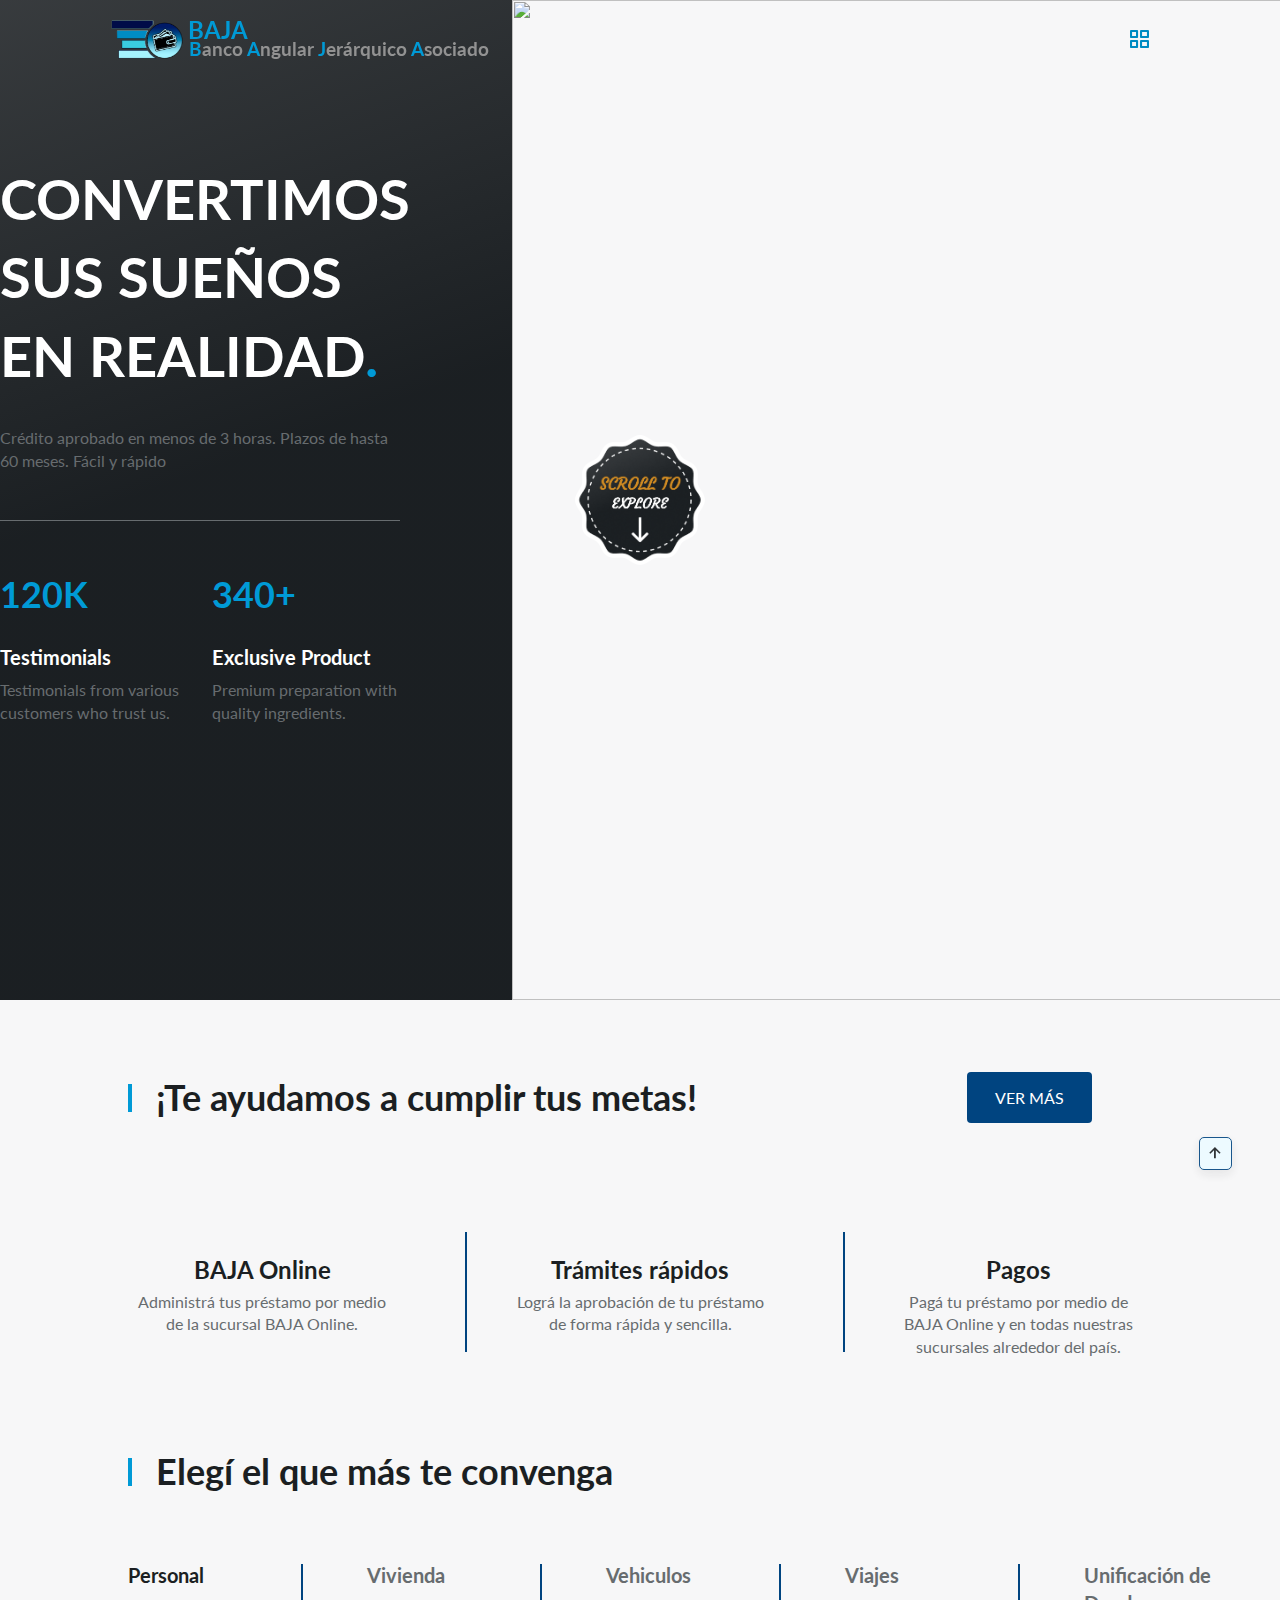
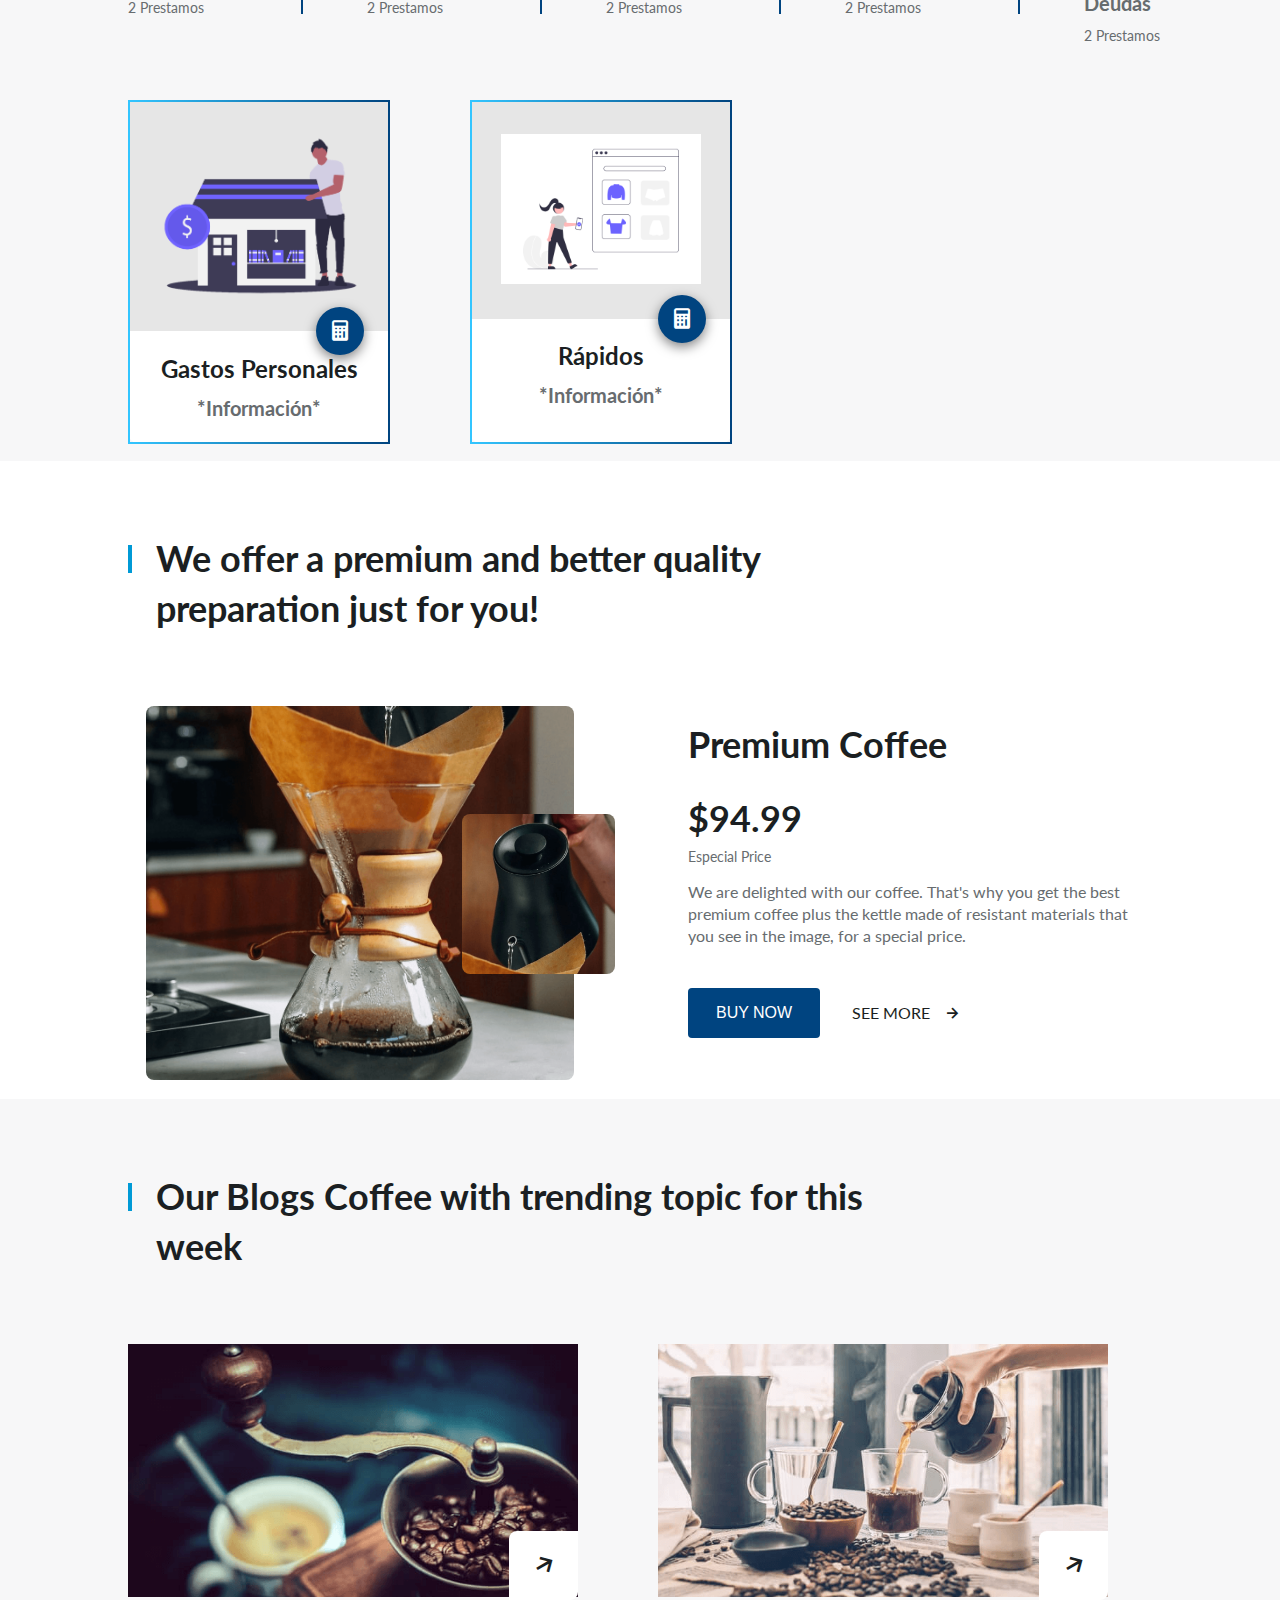
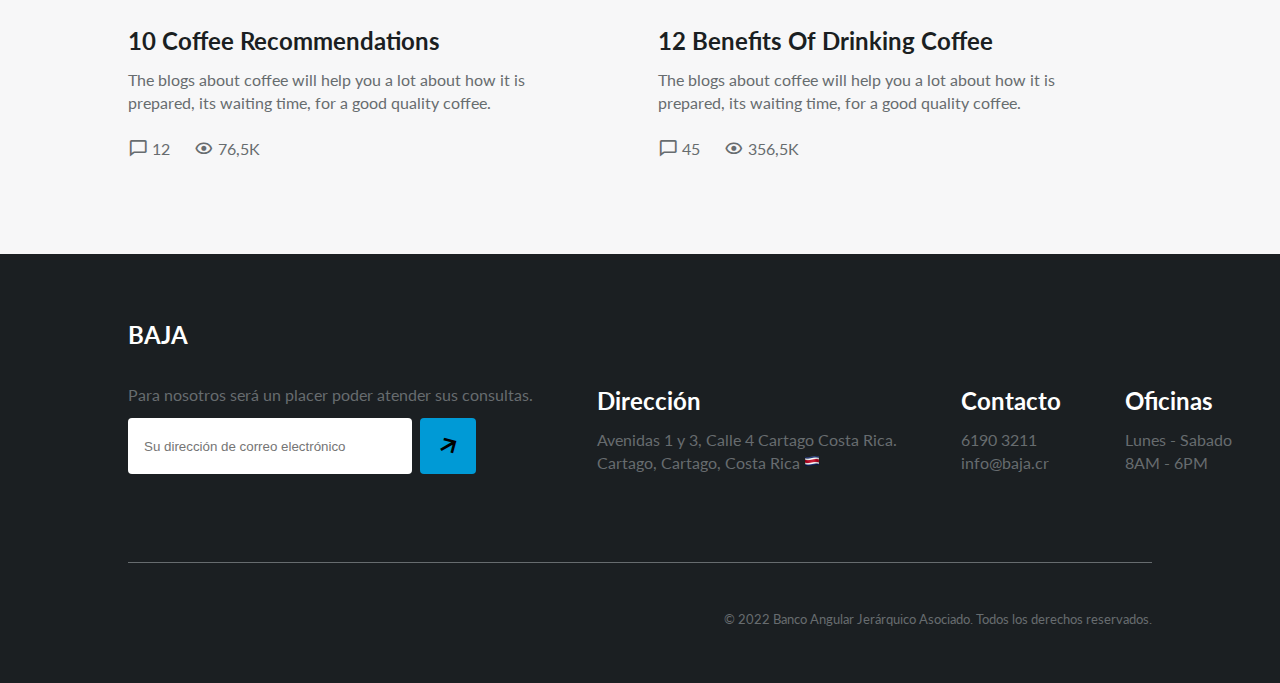
==== commit 9a82988a: "Cambios poco relevantes" ====
--- a/index.html
+++ b/index.html
@@ -150,13 +150,13 @@
                     <h2>
                         <span class="nav__title">BAJA</span>
                     </h2>
-<!--     
+    
                     <h3 class="nav__style">
                         <span style="color: hsl(197, 100%, 42%);">B</span>anco
                         <span style="color: hsl(197, 100%, 42%);">A</span>ngular
                         <span style="color: hsl(197, 100%, 42%);">J</span>erárquico
                         <span style="color: hsl(197, 100%, 42%);">A</span>sociado
-                    </h3>     -->
+                    </h3>    
     
                 </a>
                 
--- a/assets/css/styles.css
+++ b/assets/css/styles.css
@@ -241,7 +241,7 @@
   -webkit-box-direction: normal;
       -ms-flex-direction: column;
           flex-direction: column;
-  row-gap: 1.5rem;
+  row-gap: 1.1rem;
 }
 
 .nav__link{
@@ -369,7 +369,6 @@
 }  
 
 .nav__style{
-  /* font-size: 12px; */
   margin-top: 1.02rem;
   margin-left: 4.85rem;
   color: rgb(146, 146, 146)
@@ -980,19 +979,21 @@
 
 /*=============== BREAKPOINTS ===============*/
 /* For small devices */
-@media screen and (max-width: 320px) {
+@media screen and (max-width: 360px) {
   .container{
     margin-left: 1rem;
     margin-right: 1rem;
   }
-  
+
   .nav__style{
-    font-size: 12px;
-    margin-top: 1.95rem;
+    font-size: 14px;
+    margin-top: 1.72rem;
     margin-left: 0.6rem;
-    color: rgb(146, 146, 146)
+    color: rgb(146, 146, 146); 
+    width: 75%;
+  }  
+    
     /* mix-blend-mode: difference; */
-  }
 
   .nav__title{
     color: hsl(197, 100%, 42%); 
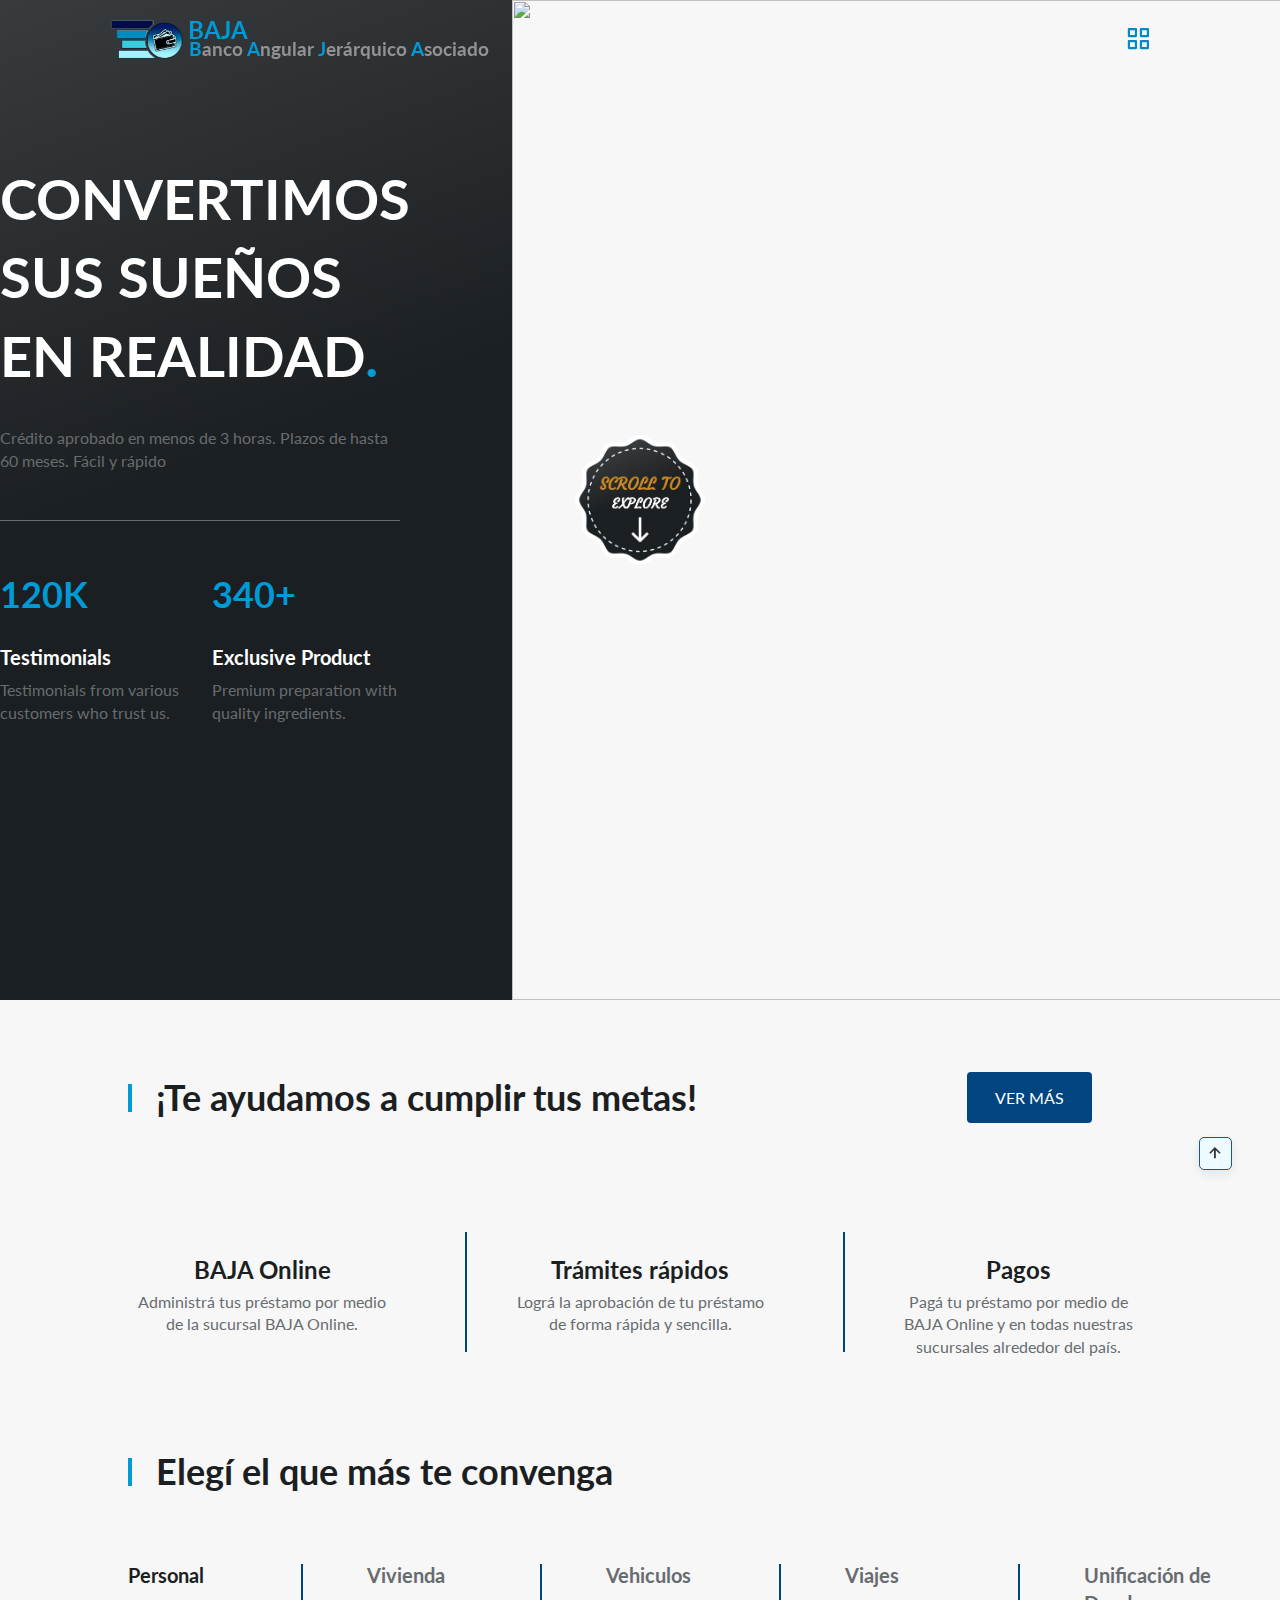
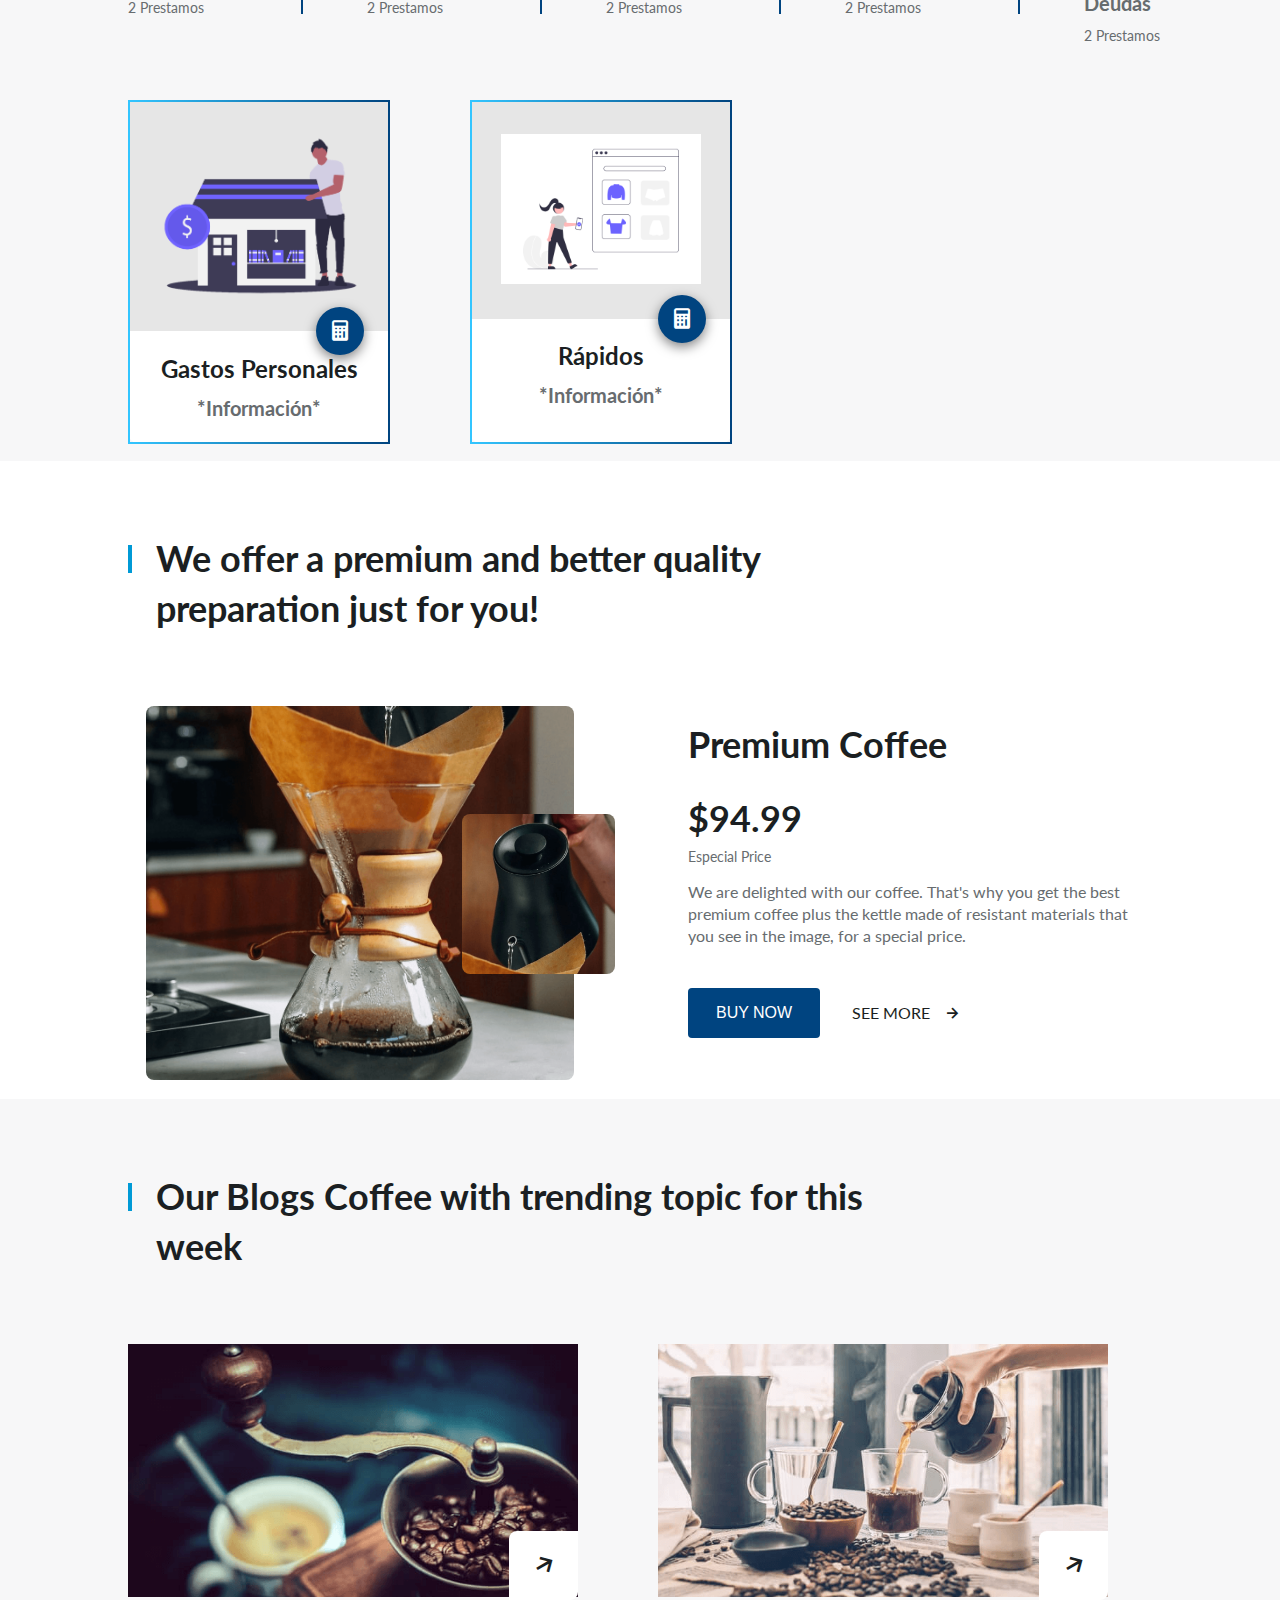
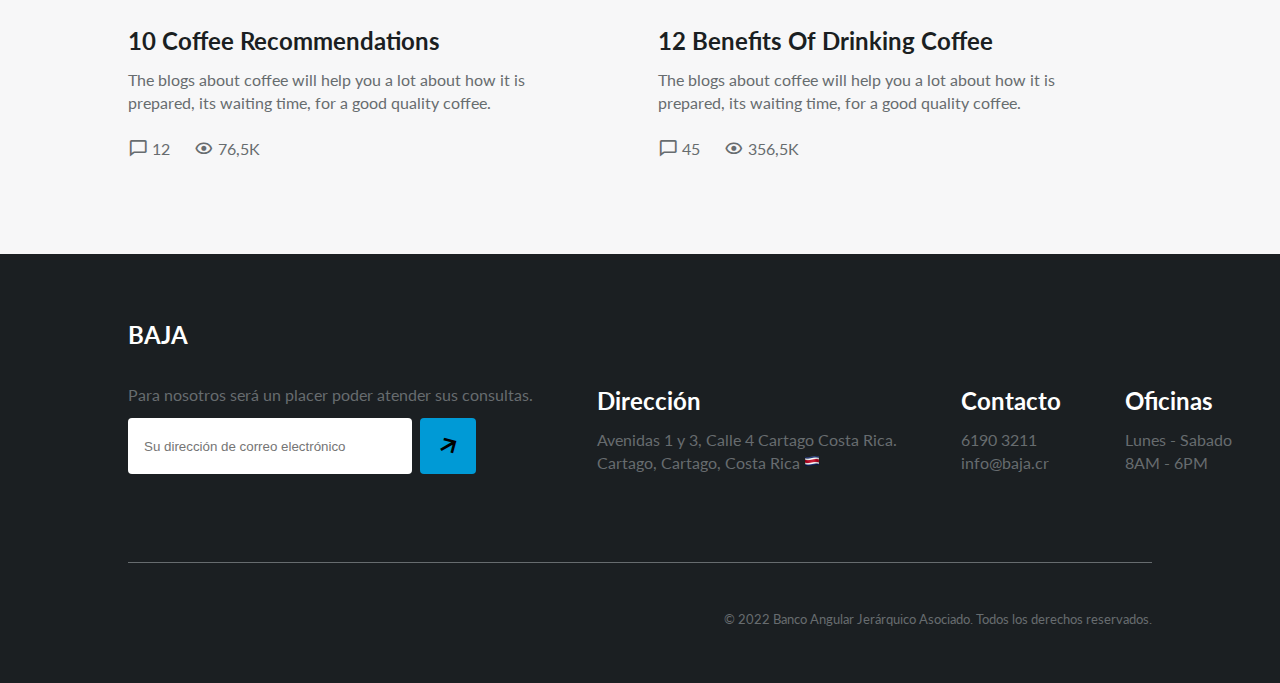
==== commit 7bb9b22c: "Mas Arriba la barra laterial / Arreglo de Footer" ====
--- a/index.html
+++ b/index.html
@@ -86,80 +86,29 @@
         </div>
     </nav>
 
-    <!-- ==================== HEADER ====================-->
-    <!-- <header class="header" id="header">
-        <nav class="nav container">
-            <a href="index.html" class="nav__log" style="margin-bottom: 40px; margin-left: -17px;">
-                <img src="assets/img/logo.png" alt="" class="nav__logo-img" style="position: fixed;">
-
-                <h2>
-                    <span class="nav__title">BAJA</span>
-                </h2>
-
-                <h3 class="nav__style">
-                    <span style="color: hsl(197, 100%, 42%);">B</span>anco
-                    <span style="color: hsl(197, 100%, 42%);">A</span>ngular
-                    <span style="color: hsl(197, 100%, 42%);">J</span>erárquico
-                    <span style="color: hsl(197, 100%, 42%);">A</span>sociado
-                </h3>
-
-
-            </a>
-
-            <!--==================== NAV ====================-->
-            <!-- <div class="nav__menu" id="nav-menu">
-                <ul class="nav__list">
-                    <li class="nav__item">
-                        <a href="#home" class="nav__link active-link">Inicio</a>
-                    </li>
-                    <li class="nav__item">
-                        <a href="#products" class="nav__link">Préstamos</a>
-                    </li>
-                    <li class="nav__item">
-                        <a href="#premium" class="nav__link">Conceptos</a>
-                    </li>
-                    <li class="nav__item">
-                        <a href="#blog" class="nav__link">Tendencia</a>
-                    </li>
-                    <li class="nav__item">
-                        <a href="#footer" class="nav__link">Contacto</a>
-                    </li>
-                </ul>
-
-                <div class="nav__close" id="nav-close">
-                    <i class='bx bx-x'></i>
-                </div>
-            </div> -->
-            <!-- Toggle button -->
-            <!-- <div class="nav__toggle" id="nav-toggle">
-                <i class='bx bx-grid-alt'></i>
-            </div> -->
-        <!-- </nav>
-    </header> -->
-
     <!--==================== MAIN ====================-->
     <main class="main" id="main">
 
         <!-- ==================== HEADER ====================-->
         <header class="header" id="header">
             <nav class="header__nav container">
-                
+
                 <a href="index.html" class="nav__log" style="margin-bottom: 40px; margin-left: -17px;">
                     <img src="assets/img/logo.png" alt="" class="nav__logo-img" style="position: fixed;">
-    
+
                     <h2>
                         <span class="nav__title">BAJA</span>
                     </h2>
-    
+
                     <h3 class="nav__style">
                         <span style="color: hsl(197, 100%, 42%);">B</span>anco
                         <span style="color: hsl(197, 100%, 42%);">A</span>ngular
                         <span style="color: hsl(197, 100%, 42%);">J</span>erárquico
                         <span style="color: hsl(197, 100%, 42%);">A</span>sociado
-                    </h3>    
-    
+                    </h3>
+
                 </a>
-                
+
                 <!-- Toggle button -->
                 <div class="header__toggle" id="header-toggle">
                     <i class='bx bx-grid-alt'></i>
@@ -571,72 +520,74 @@
                 </div>
             </div>
         </section>
+
+        <!--==================== FOOTER ====================-->
+        <footer class="footer" id="footer">
+            <div class="footer__container container">
+                <h1 class="footer__title">BAJA</h1>
+
+                <div class="footer__content grid">
+                    <div class="footer__data">
+                        <p class="footer__description">
+                            Para nosotros será un placer poder atender sus consultas.
+                        </p>
+
+                        <div class="footer__newsletter">
+                            <input type="email" placeholder="Su dirección de correo electrónico" class="footer__input">
+                            <button class="footer__button">
+                                <i class='bx bx-right-arrow-alt'></i>
+                            </button>
+                        </div>
+                    </div>
+
+                    <div class="footer__data">
+                        <h2 class="footer__subtitle">Dirección</h2>
+                        <p class="footer__information">
+                            Avenidas 1 y 3, Calle 4 Cartago Costa Rica. <br>
+                            Cartago, Cartago, Costa Rica
+                            <img src="assets/img/footerflag.png" alt="" class="footer__flag">
+                        </p>
+                    </div>
+
+                    <div class="footer__data">
+                        <h2 class="footer__subtitle">Contacto</h2>
+                        <p class="footer__information">
+                            6190 3211 <br>
+                            info@baja.cr
+                        </p>
+                    </div>
+
+                    <div class="footer__data">
+                        <h2 class="footer__subtitle">Oficinas</h2>
+                        <p class="footer__information">
+                            Lunes - Sabado <br>
+                            8AM - 6PM
+                        </p>
+                    </div>
+                </div>
+
+                <div class="footer__group">
+                    <ul class="footer__social">
+                        <a href="https://www.facebook.com/" target="_blank" class="footer__social-link">
+                            <!-- <i class='bx bxl-facebook'></i> -->
+                        </a>
+                        <a href="https://www.instagram.com/" target="_blank" class="footer__social-link">
+                            <!-- <i class='bx bxl-instagram'></i> -->
+                        </a>
+                        <a href="https://twitter.com/" target="_blank" class="footer__social-link">
+                            <!-- <i class='bx bxl-twitter'></i> -->
+                        </a>
+                    </ul>
+
+                    <span class="footer__copy">
+                        &#169; 2022 Banco Angular Jerárquico Asociado. Todos los derechos reservados.
+                    </span>
+                </div>
+            </div>
+        </footer>
     </main>
 
-    <!--==================== FOOTER ====================-->
-    <footer class="footer" id="footer">
-        <div class="footer__container container">
-            <h1 class="footer__title">BAJA</h1>
-
-            <div class="footer__content grid">
-                <div class="footer__data">
-                    <p class="footer__description">
-                        Para nosotros será un placer poder atender sus consultas.
-                    </p>
-
-                    <div class="footer__newsletter">
-                        <input type="email" placeholder="Su dirección de correo electrónico" class="footer__input">
-                        <button class="footer__button">
-                            <i class='bx bx-right-arrow-alt'></i>
-                        </button>
-                    </div>
-                </div>
-
-                <div class="footer__data">
-                    <h2 class="footer__subtitle">Dirección</h2>
-                    <p class="footer__information">
-                        Avenidas 1 y 3, Calle 4 Cartago Costa Rica. <br>
-                        Cartago, Cartago, Costa Rica
-                        <img src="assets/img/footerflag.png" alt="" class="footer__flag">
-                    </p>
-                </div>
-
-                <div class="footer__data">
-                    <h2 class="footer__subtitle">Contacto</h2>
-                    <p class="footer__information">
-                        6190 3211 <br>
-                        info@baja.cr
-                    </p>
-                </div>
-
-                <div class="footer__data">
-                    <h2 class="footer__subtitle">Oficinas</h2>
-                    <p class="footer__information">
-                        Lunes - Sabado <br>
-                        8AM - 6PM
-                    </p>
-                </div>
-            </div>
-
-            <div class="footer__group">
-                <ul class="footer__social">
-                    <a href="https://www.facebook.com/" target="_blank" class="footer__social-link">
-                        <!-- <i class='bx bxl-facebook'></i> -->
-                    </a>
-                    <a href="https://www.instagram.com/" target="_blank" class="footer__social-link">
-                        <!-- <i class='bx bxl-instagram'></i> -->
-                    </a>
-                    <a href="https://twitter.com/" target="_blank" class="footer__social-link">
-                        <!-- <i class='bx bxl-twitter'></i> -->
-                    </a>
-                </ul>
-
-                <span class="footer__copy">
-                    &#169; 2022 Banco Angular Jerárquico Asociado. Todos los derechos reservados.
-                </span>
-            </div>
-        </div>
-    </footer>
+
 
 
     <!--========== SCROLL UP ==========-->
--- a/assets/css/styles.css
+++ b/assets/css/styles.css
@@ -181,7 +181,7 @@
   color: var(--black-color-footer);
   cursor: pointer;
   margin-bottom: 0.8rem;
-  padding-top: 1.2rem;
+  padding-top: 0.2rem;
   
 }
 
@@ -314,7 +314,7 @@
 }
 
 .header__toggle {
-  font-size: 1.55rem;
+  font-size: 1.75rem;
   cursor: pointer;
 }
 
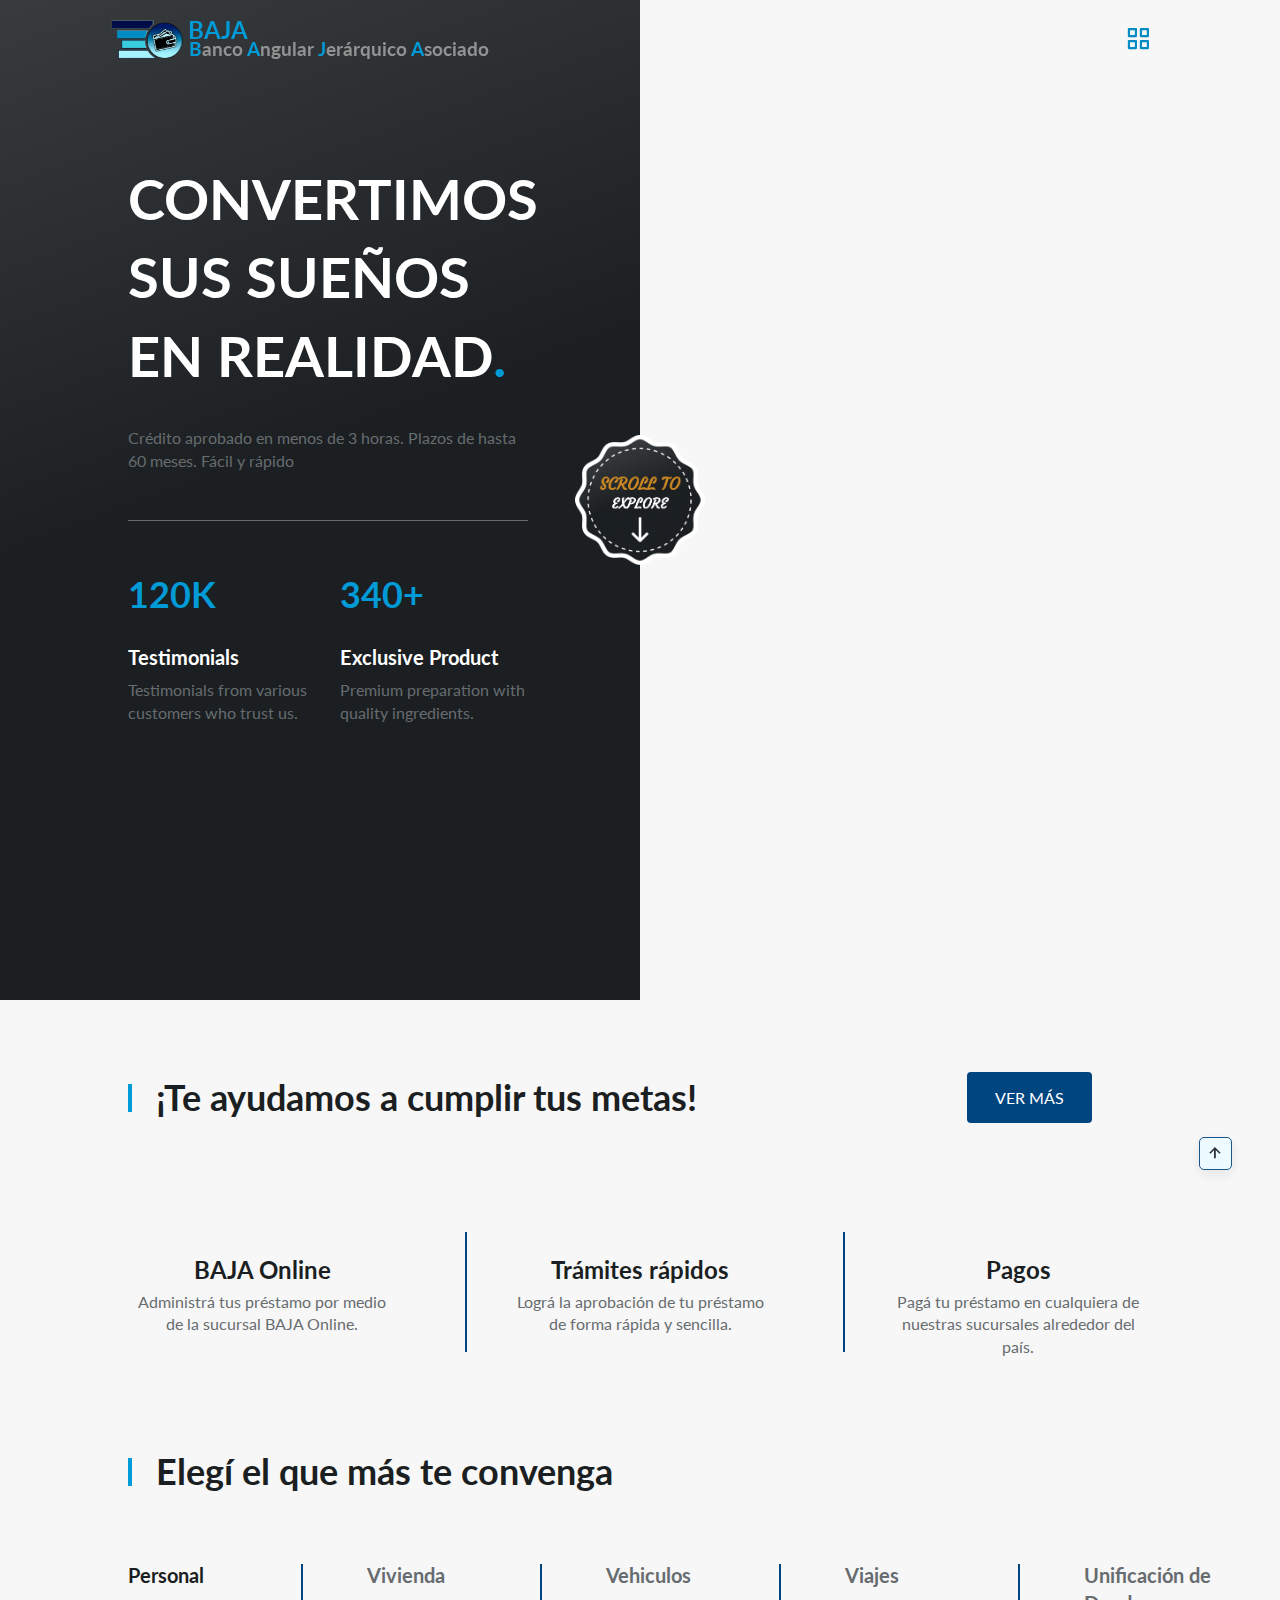
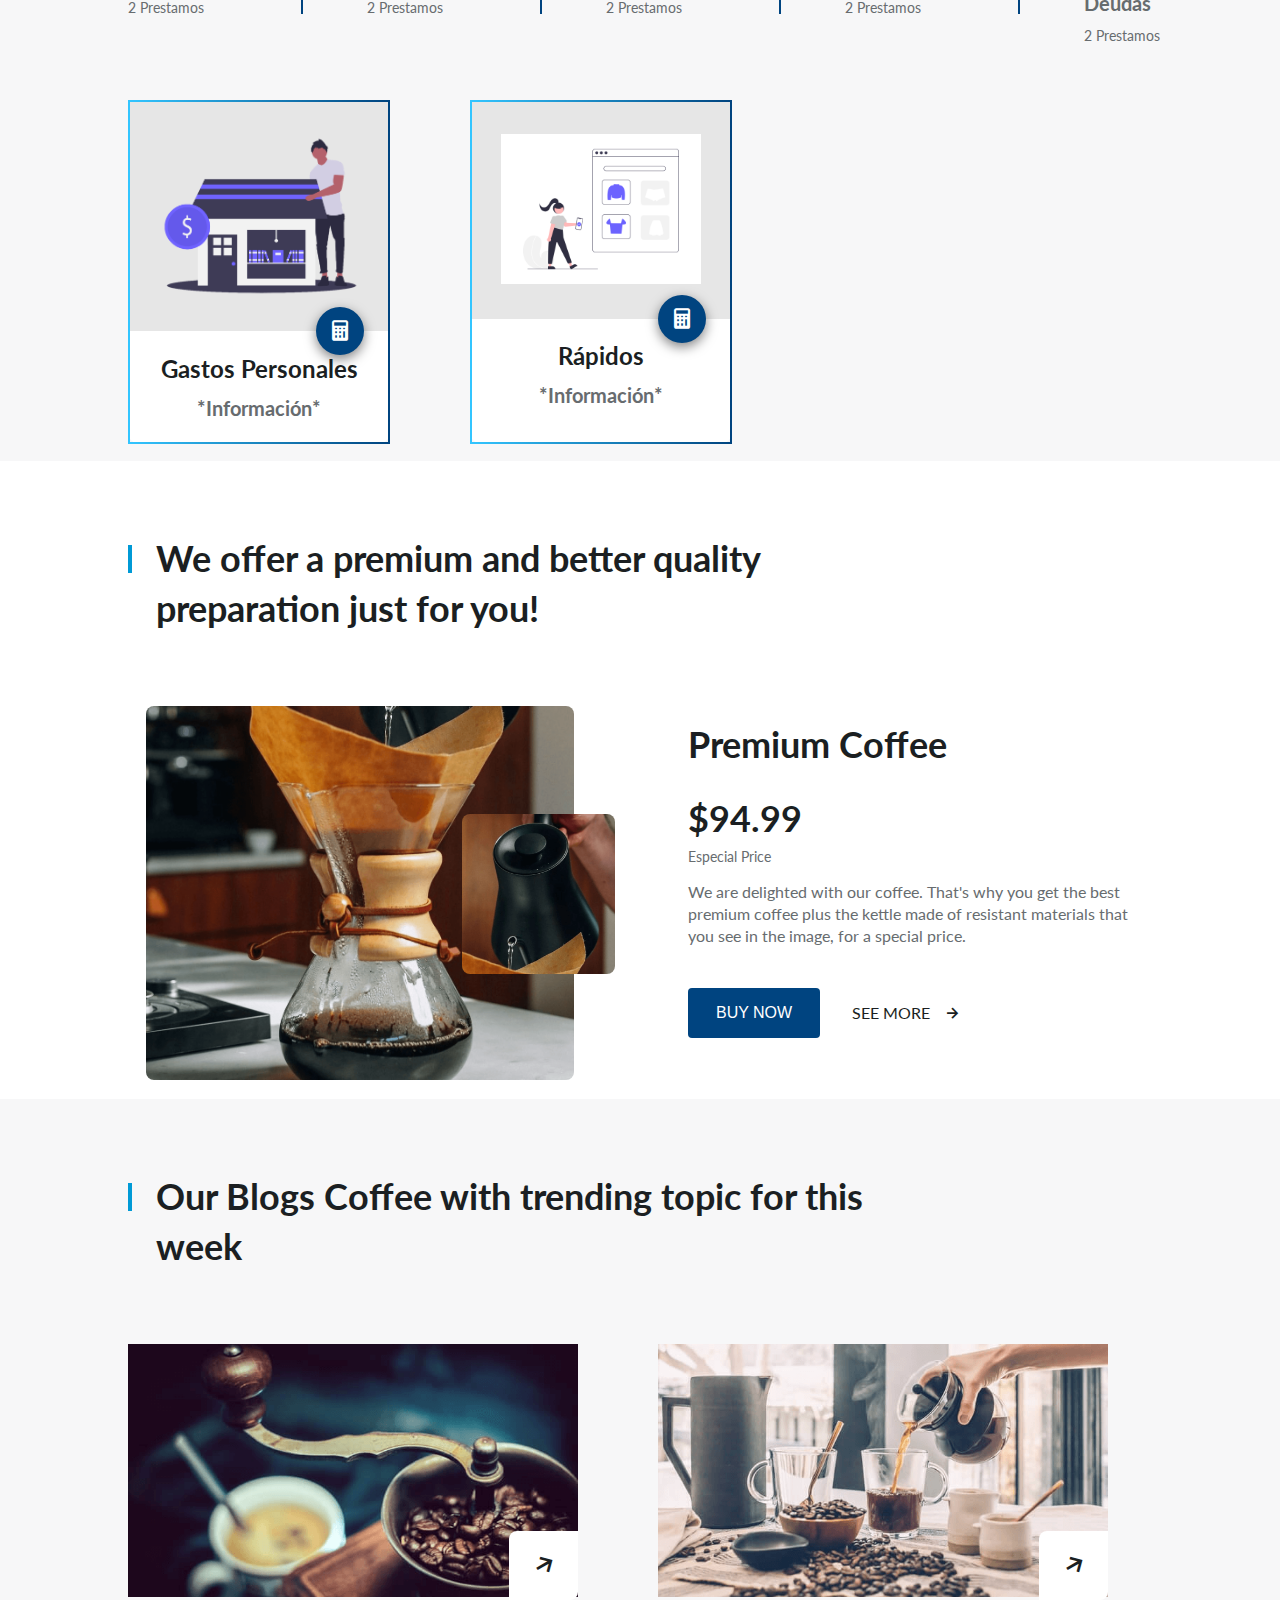
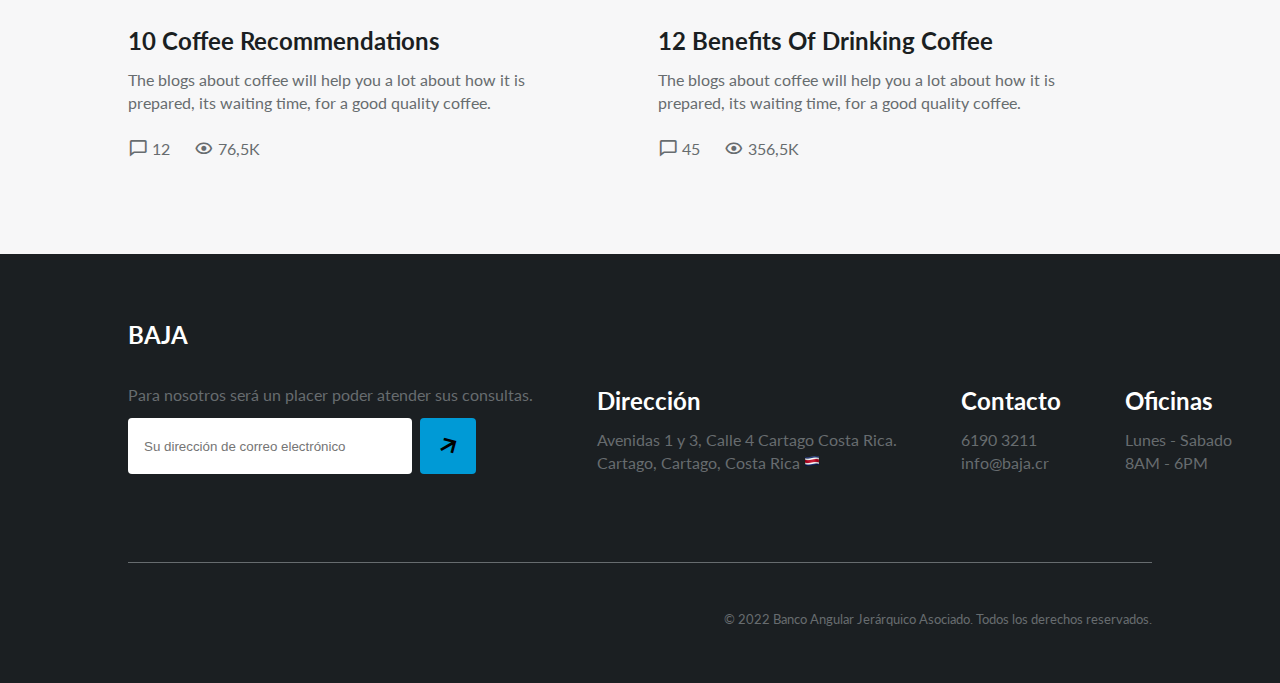
==== commit 82a92a6d: "Videos Para Cada Pagina" ====
--- a/index.html
+++ b/index.html
@@ -19,7 +19,6 @@
     <!--=============== BOXICONS ===============-->
     <link href='https://unpkg.com/boxicons@2.1.1/css/boxicons.min.css' rel='stylesheet'>
 
-
     <!--=============== CSS ===============-->
     <link rel="stylesheet" href="assets/css/styles.css">
 
@@ -29,8 +28,13 @@
 <body>
     <!--==================== LOADER ====================-->
     <!-- <div class="load" id="load">
-        <img src="assets/img/loadcoffee.gif" alt="" class="load__gif">
-        <h1 style="position: absolute; margin-bottom: 12%;">Bienvenid@</h1>
+        <img src="assets/img/load.gif" alt="" class="load__gif">
+        <h1 class="load_h1">
+            <span style="color: hsl(197, 100%, 42%);">B</span>anco
+            <span style="color: hsl(197, 100%, 42%);">A</span>ngular
+            <span style="color: hsl(197, 100%, 42%);">J</span>erárquico
+            <span style="color: hsl(197, 100%, 42%);">A</span>sociado
+        </h1>
     </div> -->
 
     <!--==================== NAV ====================-->
@@ -73,12 +77,12 @@
                     </a>
                 </li>
                 <li class="nav__item">
-                    <a href="#footer" class="nav__link">
+                    <a href="#blog" class="nav__link">
                         <i class='bx bx-message-square-detail'></i> Contacto
                     </a>
                 </li>
                 <li class="nav__item">
-                    <a href="#blog" class="nav__link">
+                    <a href="#" class="nav__link">
                         <i class='bx bx-log-out'></i> Cerrar Sesión
                     </a>
                 </li>
@@ -151,7 +155,9 @@
                 </div>
             </div>
 
-            <img src="assets/img/home.gif" alt="" class="home__img">
+            <!-- <img src="assets/img/home.gif" alt="" class="home__img"> -->
+            <video src="assets/video/Portada1.mp4" class="home__video" type="video/mp4" autoPlay loop muted playsInline ></video>
+
         </section>
 
         <!--==================== BENEFITS ====================-->
@@ -189,7 +195,7 @@
 
                         <h3 class="specialty__title">Pagos</h3>
                         <p class="specialty__description">
-                            Pagá tu préstamo por medio de BAJA Online y en todas nuestras sucursales alrededor del país.
+                            Pagá tu préstamo en cualquiera de nuestras sucursales alrededor del país.
                         </p>
                     </div>
                 </div>
--- a/assets/css/styles.css
+++ b/assets/css/styles.css
@@ -180,7 +180,7 @@
   font-size: 2.2rem;
   color: var(--black-color-footer);
   cursor: pointer;
-  margin-bottom: 0.8rem;
+  margin-bottom: 0.5rem;
   padding-top: 0.2rem;
   
 }
@@ -410,6 +410,13 @@
   gap: 0;
 }
 
+.home__video{
+  width: 100%;
+  height: 1000px;
+  -o-object-fit: cover;
+  object-fit: cover;
+}
+
 .home__img{
   width: 960px;
   height: 1000px;
@@ -991,7 +998,7 @@
     margin-left: 0.6rem;
     color: rgb(146, 146, 146); 
     width: 75%;
-  }  
+  }
     
     /* mix-blend-mode: difference; */
 
@@ -1038,6 +1045,16 @@
     width: 350px;
   }
 } */
+
+@media screen and (min-width: 412px) {  
+  .load_h1{
+    font-size: var(--h1-font-size);
+    margin-top: -68%;    
+    position: absolute;
+  }
+
+}
+
 
 @media screen and (min-width: 767px) {  
   /* Tamaño del panel */
@@ -1149,6 +1166,12 @@
     margin-right: auto;
   }
 
+  .load_h1{
+    font-size: var(--h1-font-size);
+    margin-top: -20%;    
+    position: absolute;
+  }
+
   .nav__menu{
     margin-left: 3rem;
   }
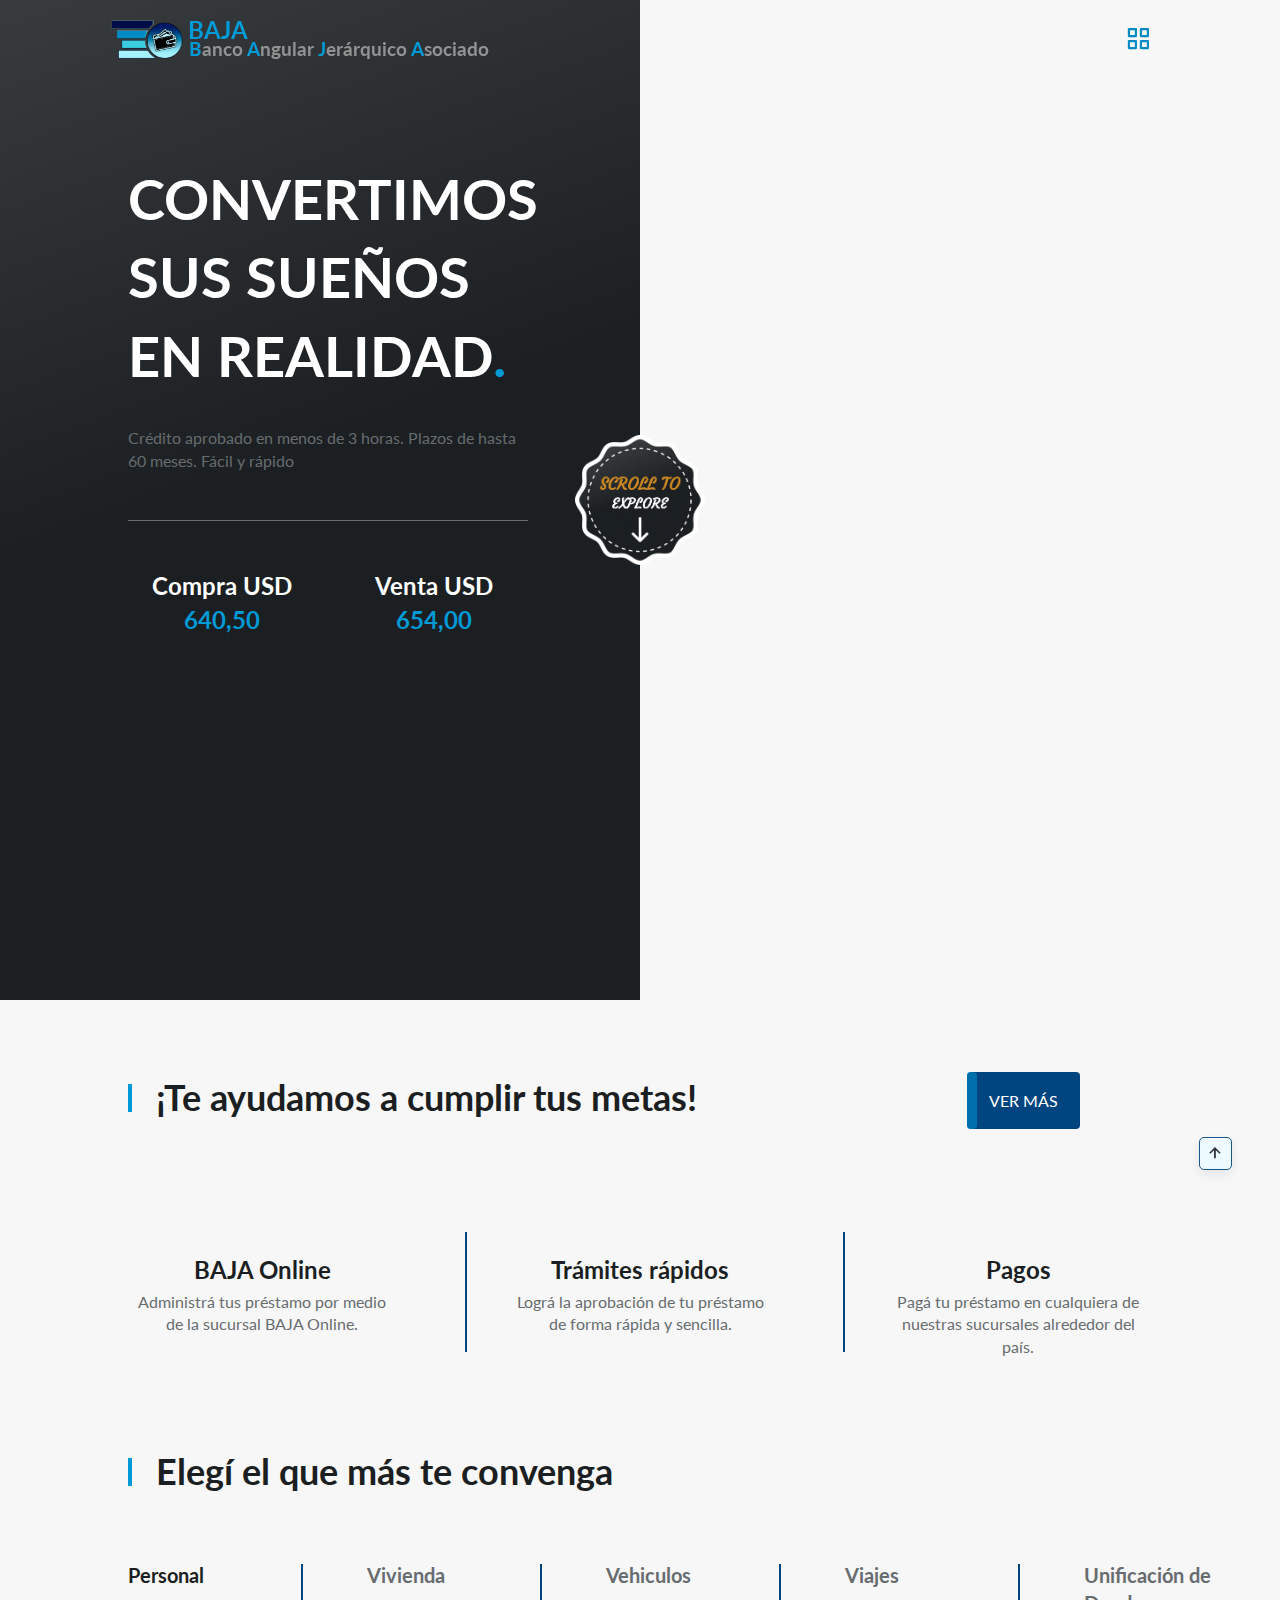
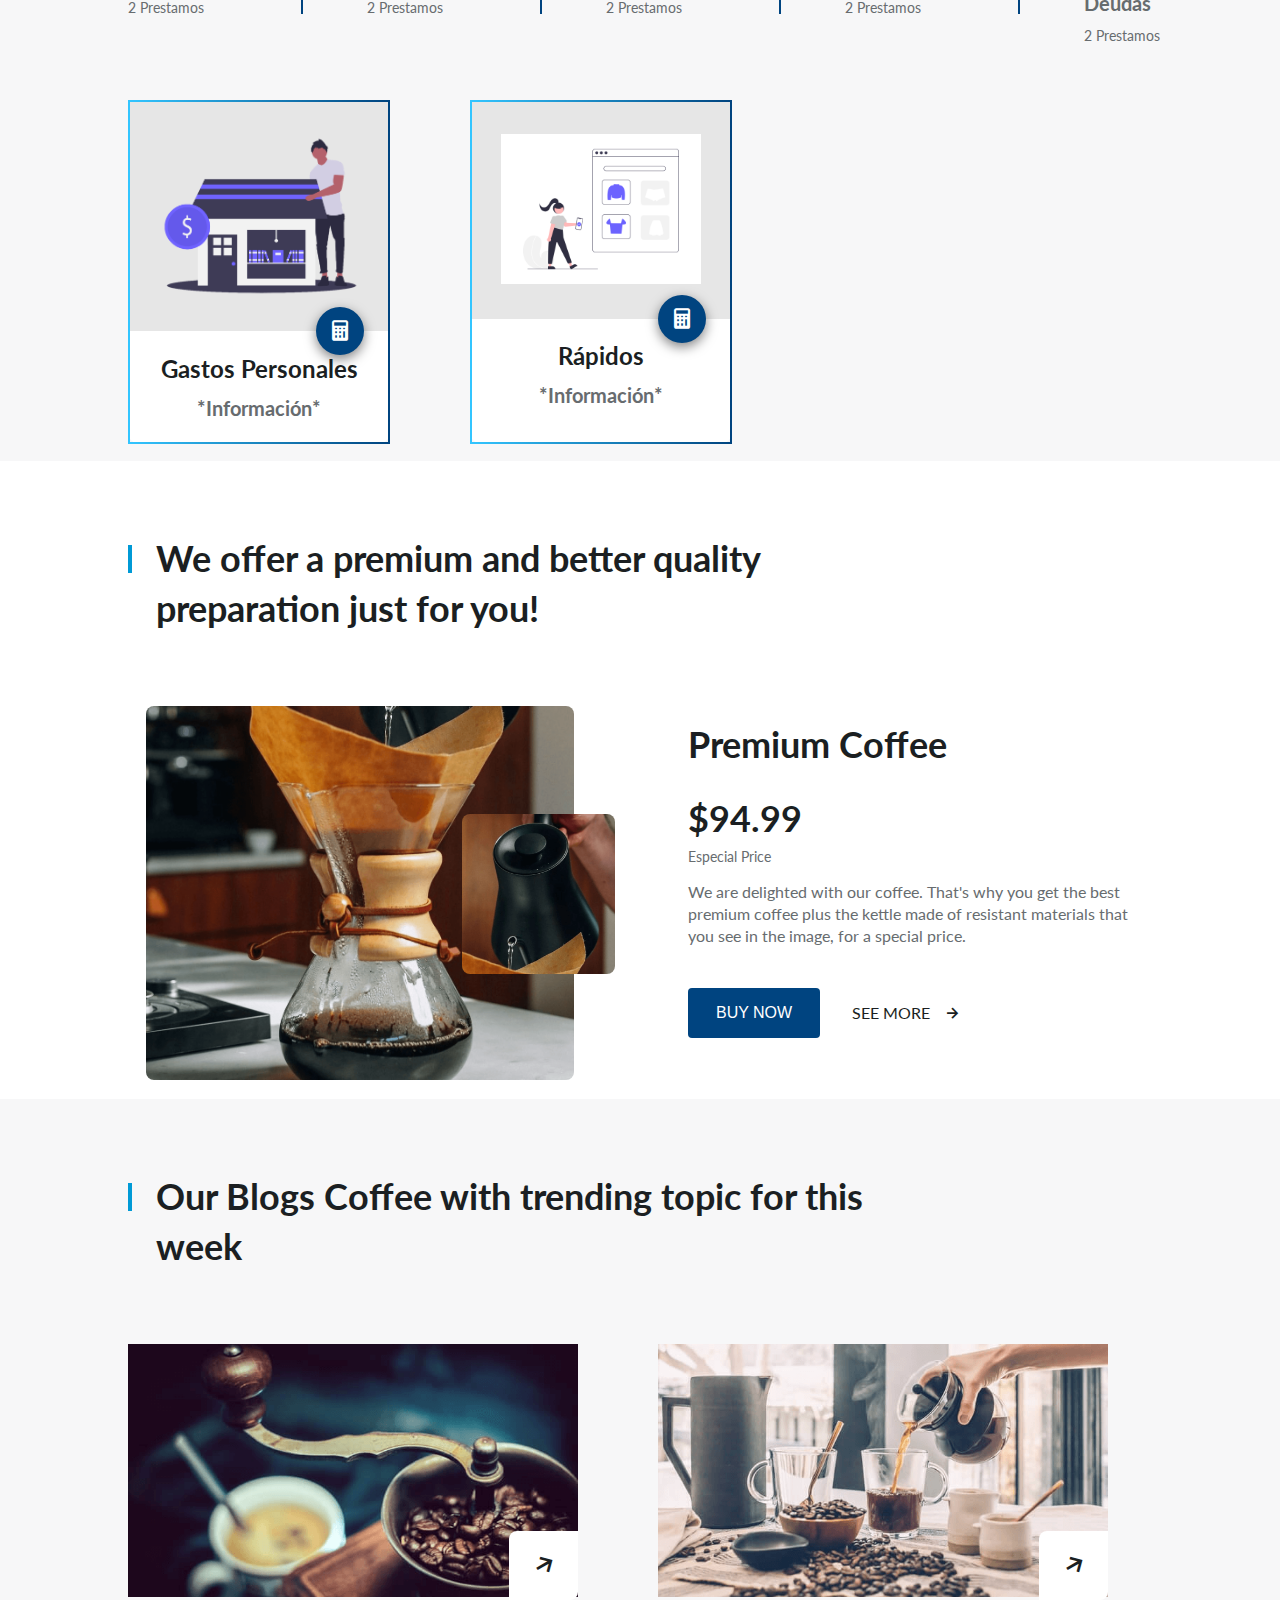
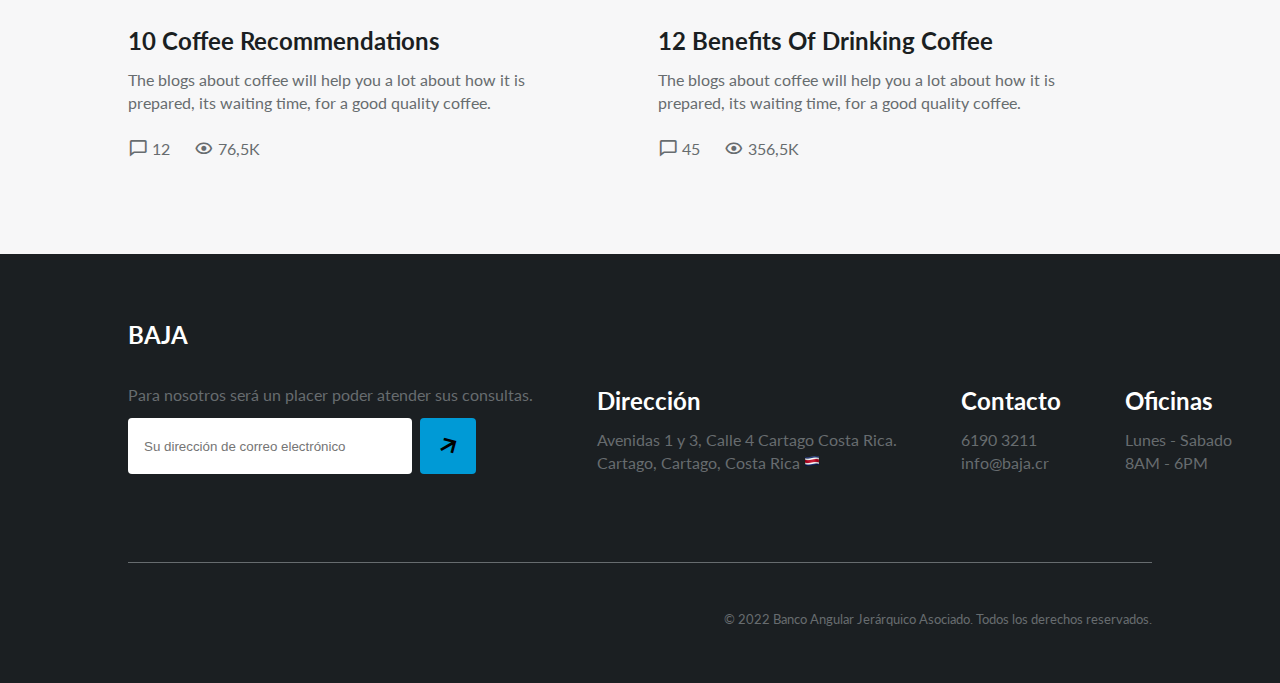
==== commit 3298d595: "X" ====
--- a/index.html
+++ b/index.html
@@ -1,10 +1,6 @@
-<?php
-include_once('conection.php');
-if(isset($_SESSION['u_ID'])) 
-{ 
-    header('Location: administrador.php');
-} 
-?>
+<!-- <?php
+    // include('conection.php');
+?> -->
 
 <!DOCTYPE html>
 <html lang="en">
@@ -46,21 +42,24 @@
                 <i class='bx bx-x'></i>
             </div>
 
-            <div class="nav__data">
-                <div class="nav__mask">
-                    <img src="assets/img/admin.png" alt="" class="nav__img">
-                </div>
-
-                <span class="nav__greeting">Bienvenid@</span>
-                <h1 class="nav__name">Bales <br> Vegas</h1>
-            </div>
-
-            <ul class="nav__list">
+                <!-- PHP -->                    
+                <div class="nav__data">
+                    <div class="nav__mask">
+                        <img src="assets/img/admin.png" alt="" class="nav__img">
+                    </div>
+
+                    <span class="nav__greeting">Bienvenid@</span>
+                    <h1 class="nav__name">Bales <br> Vegas</h1>
+                </div>
+
+                <ul class="nav__list">
                 <li class="nav__item">
                     <a href="#profil" class="nav__link">
                         <i class='bx bx-user'></i> Perfil
                     </a>
                 </li>
+                <!-- PHP -->
+
                 <li class="nav__item">
                     <a href="#home" class="nav__link active-link">
                         <i class='bx bx-home'></i> Inicio
@@ -97,7 +96,7 @@
         <header class="header" id="header">
             <nav class="header__nav container">
 
-                <a href="index.html" class="nav__log" style="margin-bottom: 40px; margin-left: -17px;">
+                <a href="index.php" class="nav__log" style="margin-bottom: 40px; margin-left: -17px;">
                     <img src="assets/img/logo.png" alt="" class="nav__logo-img" style="position: fixed;">
 
                     <h2>
@@ -130,21 +129,20 @@
                     <p class="home__description">
                         Crédito aprobado en menos de 3 horas. Plazos de hasta 60 meses. Fácil y rápido
                     </p>
-
                     <div class="home__data">
                         <div class="home__data-group">
-                            <h2 class="home__data-number">120K</h2>
-                            <h3 class="home__data-title">Testimonials</h3>
+                            <h3 class="home__data-title">Compra USD</h3>
+                            <h2 class="home__data-number">640,50</h2>
                             <p class="home__data-description">
-                                Testimonials from various customers who trust us.
+                                <!-- Testimonials from various customers who trust us. -->
                             </p>
                         </div>
 
                         <div class="home__data-group">
-                            <h2 class="home__data-number">340+</h2>
-                            <h3 class="home__data-title">Exclusive Product</h3>
+                            <h3 class="home__data-title">Venta USD</h3>
+                            <h2 class="home__data-number">654,00</h2>
                             <p class="home__data-description">
-                                Premium preparation with quality ingredients.
+                                <!-- Premium preparation with quality ingredients. -->
                             </p>
                         </div>
                     </div>
@@ -169,7 +167,7 @@
                     </h2>
 
                     <div>
-                        <a href="#products" class="button specialty__button">Ver más</a>
+                        <a href="#products" class="button specialty__button pulse"><span>Ver más</span></a>
                     </div>
                 </div>
 
@@ -597,7 +595,7 @@
 
 
     <!--========== SCROLL UP ==========-->
-    <a href="#" class="scrollup" id="scroll-up">
+    <a href="#" class="scrollup pulse" id="scroll-up">
         <i class='bx bx-up-arrow-alt'></i>
     </a>
 
--- a/assets/css/styles.css
+++ b/assets/css/styles.css
@@ -214,7 +214,7 @@
 
 .nav__greeting {
   display: block;
-  color: var(--text-color-dark);
+  color: var(--text-color-light);
   font-size: var(--small-font-size);
   font-weight: 500;
   margin-bottom: .25rem;
@@ -315,7 +315,6 @@
 
 .header__toggle {
   font-size: 1.75rem;
-  cursor: pointer;
 }
 
 /* Show menu */
@@ -459,17 +458,18 @@
   display: grid;
   grid-template-columns: repeat(2, 1fr);
   column-gap: 1.5rem;
+  text-align: center;
 }
 
 .home__data-number{
   color: var(--first-color);
-  font-size: var(--h1-font-size);
+  font-size: var(--h2-font-size);
   margin-bottom: 1.5rem;
 }
 
 .home__data-title{
-  font-size: var(--h3-font-size);
-  margin-bottom: .5rem;
+  font-size: var(--h2-font-size);
+  /* margin-bottom: .5rem; */
 }
 
 .home__scroll{
@@ -509,7 +509,54 @@
 /*=============== SPECIALTY ===============*/
 .specialty__button{
   margin-left: 1.25rem;
-}
+  position: relative;
+  /* margin: auto; */
+  padding: 19px 22px;
+  transition: all 0.2s ease;
+}
+.specialty__button:before {
+  content: "";
+  position: absolute;
+  top: 0;
+  left: 0;
+  display: block;
+  border-radius: .25rem;
+  background: hsla(197, 100%, 42%, 0.5);
+  width: 10px;
+  height: 57px;
+  transition: all 0.5s ease;
+}
+.specialty__button:hover:before {
+  width: 100%;
+  background: hsla(197, 100%, 42%, 0.9);
+}
+.specialty__button:active {
+  transform: scale(0.96);
+}
+.specialty__button span {
+  position: relative;
+}
+
+.pulse:hover,
+.pulse:focus {
+  -webkit-animation: pulse 1s;
+          animation: pulse 1s;
+  box-shadow: 0 0 0 1.3rem rgba(223, 223, 223, 0);
+}
+@-webkit-keyframes pulse {
+  25% {
+    box-shadow: 0 0 0 0 var(--hover);
+  }
+}
+@keyframes pulse {
+  45% {
+    box-shadow: 0 0 0 0 var(--hover);
+  }
+}
+.pulse {
+  --hover: hsla(197, 100%, 42%, 0.9);
+}
+
 
 .specialty__category{
   margin-top: 4rem;
@@ -587,7 +634,6 @@
   justify-content: center;
   text-align: center;
 }
-
 .products__card{
   background-color: var(--container-color);
   /* border-radius: .5rem; */
@@ -602,7 +648,6 @@
   ) 1;
 
 }
-
 .products__card:hover{
   transition: all 175ms ease-in;
 
@@ -616,7 +661,6 @@
   ) 1;
 
   cursor: pointer;
-
 }
 
 .products__img{
@@ -1190,7 +1234,8 @@
     width: 100px;
     height: 100px;
     border-radius: 2rem;
-    margin-bottom: 2rem;
+    border: 2px solid #004480;
+    margin-bottom: 0.9rem;
   }
   .nav_img {
     width: 90px;
